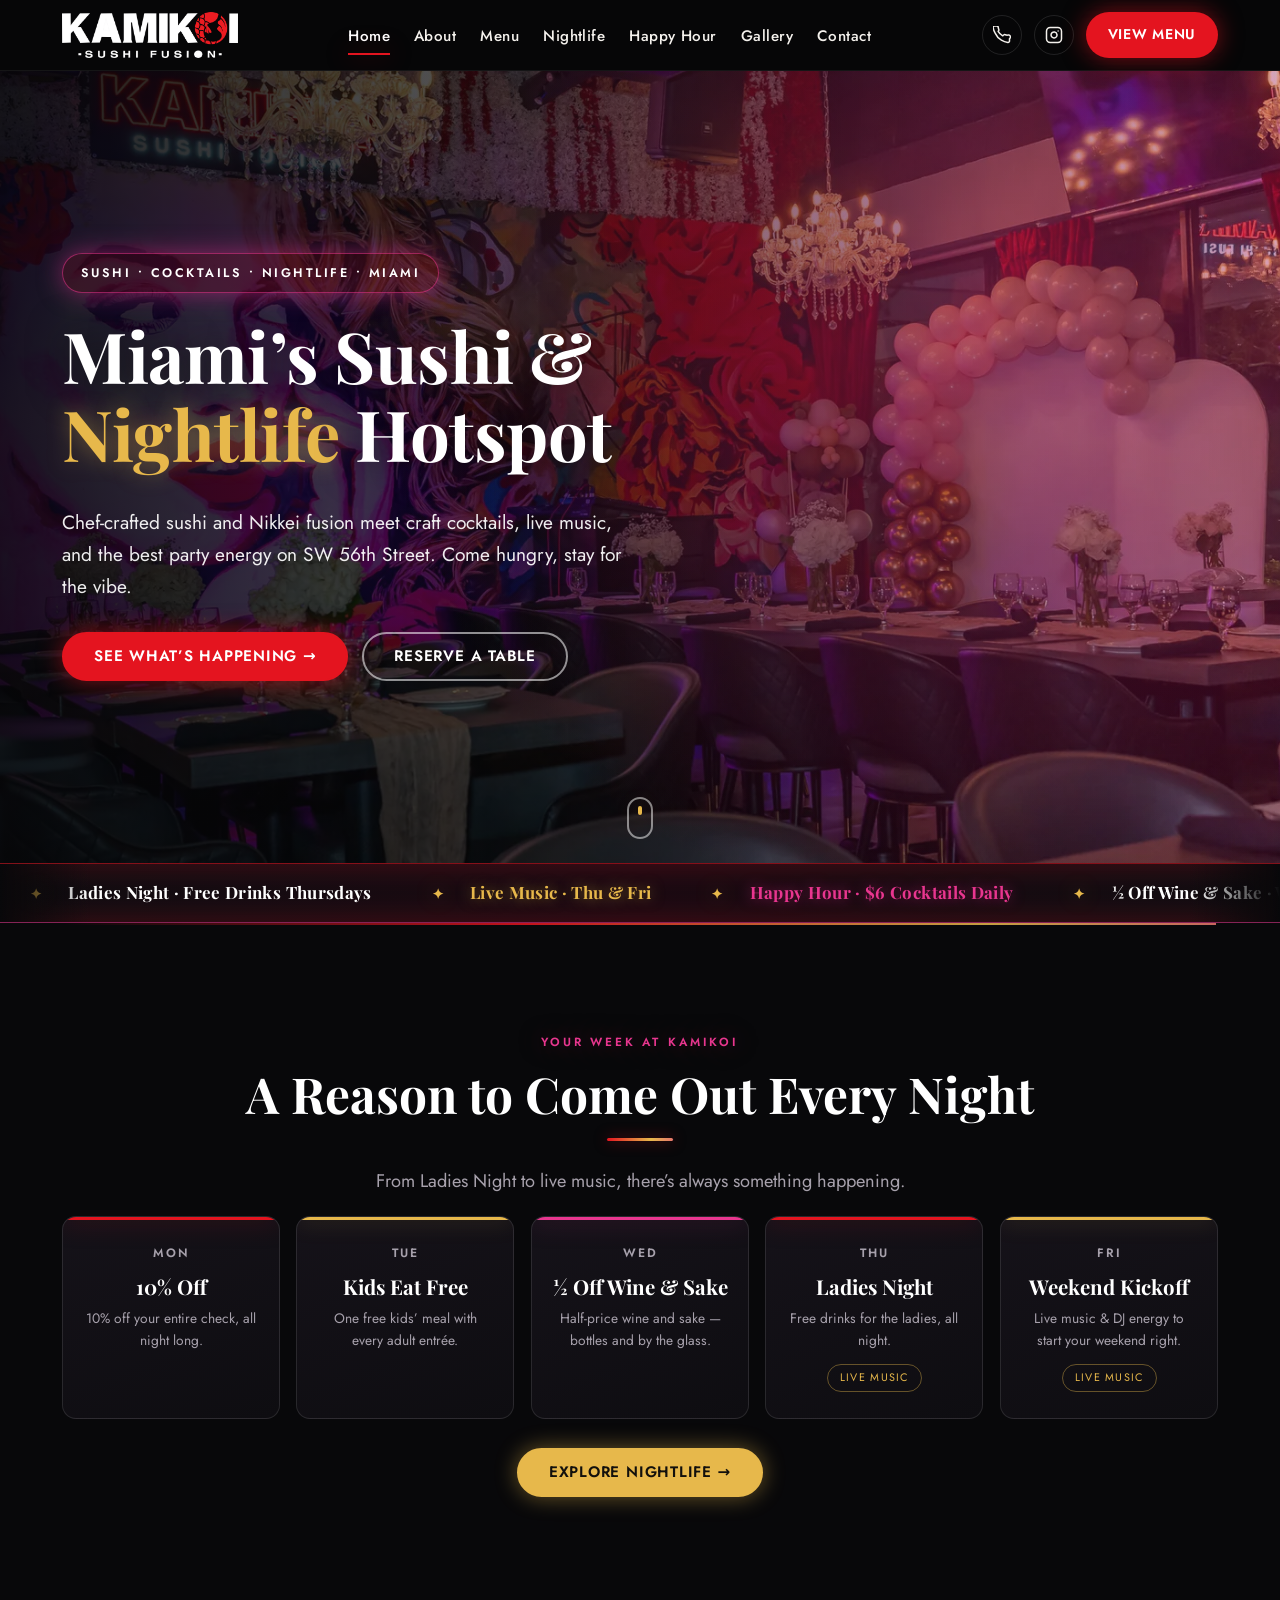
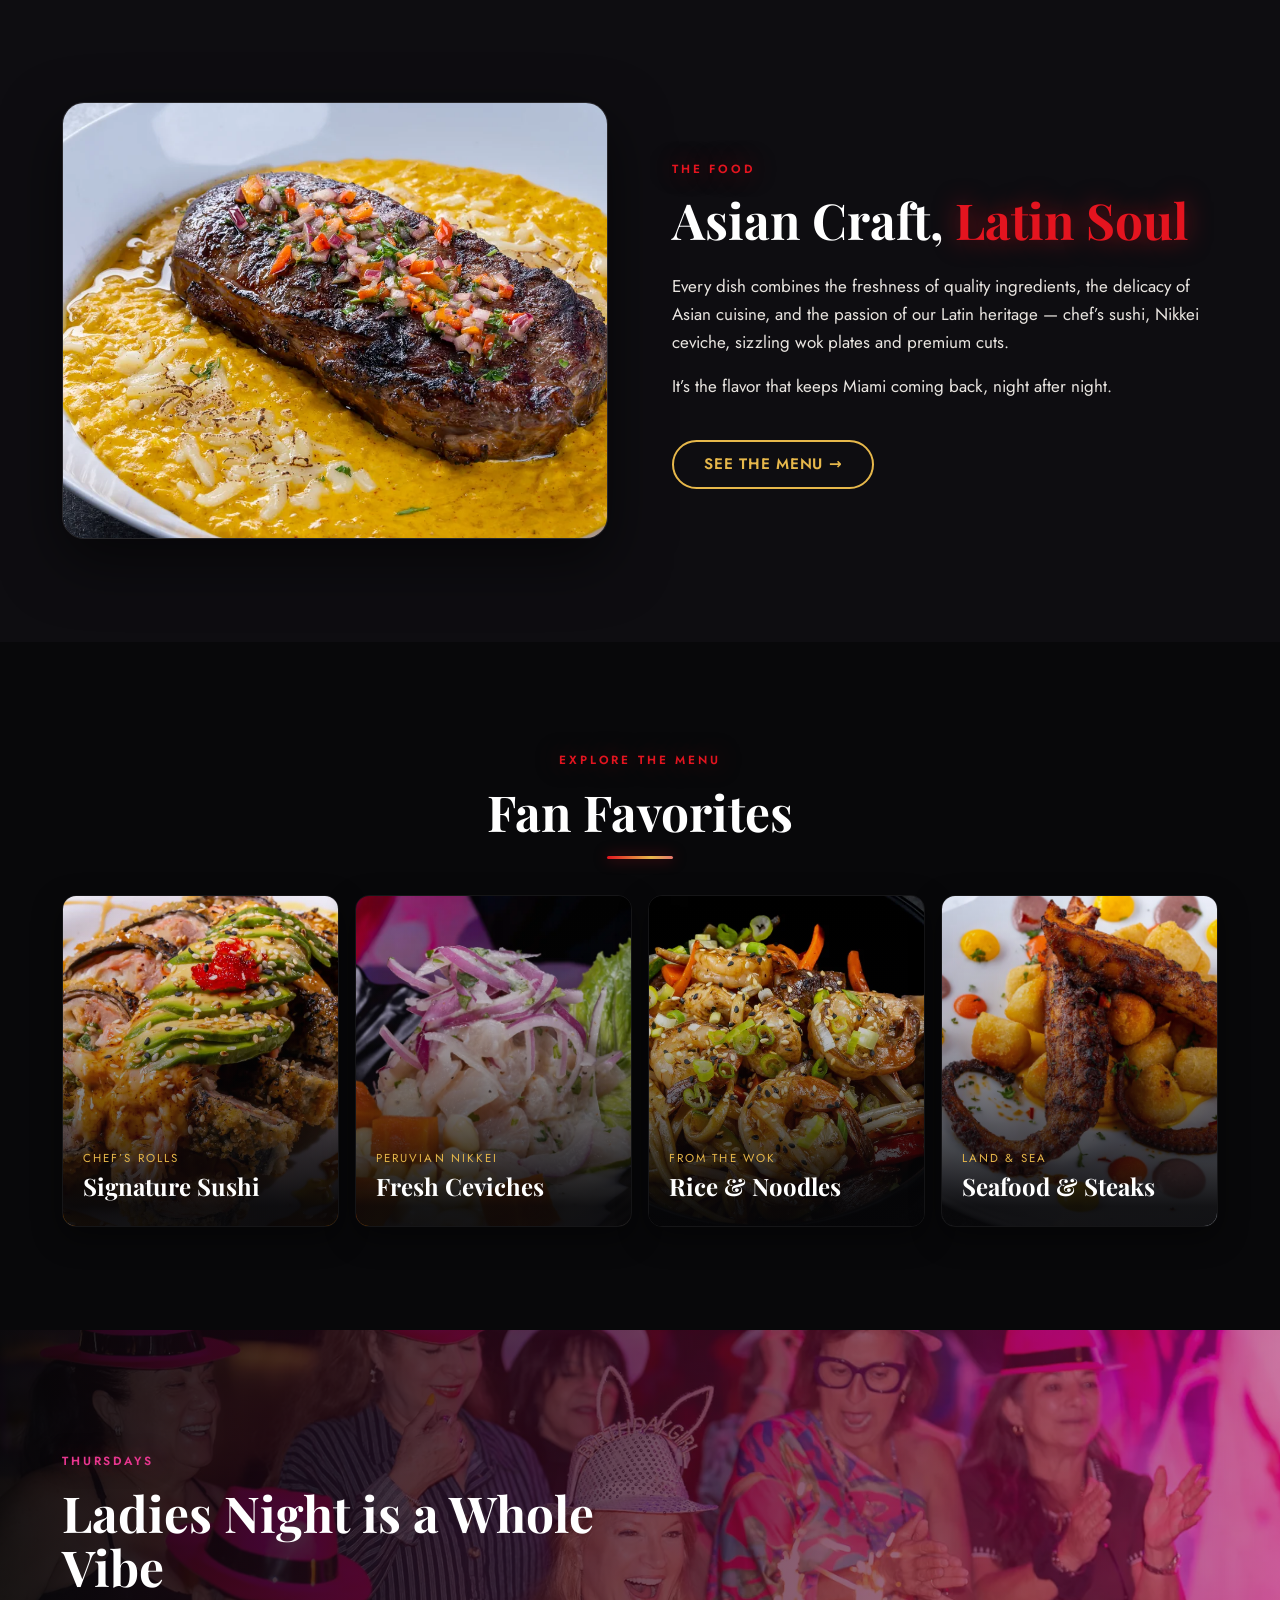
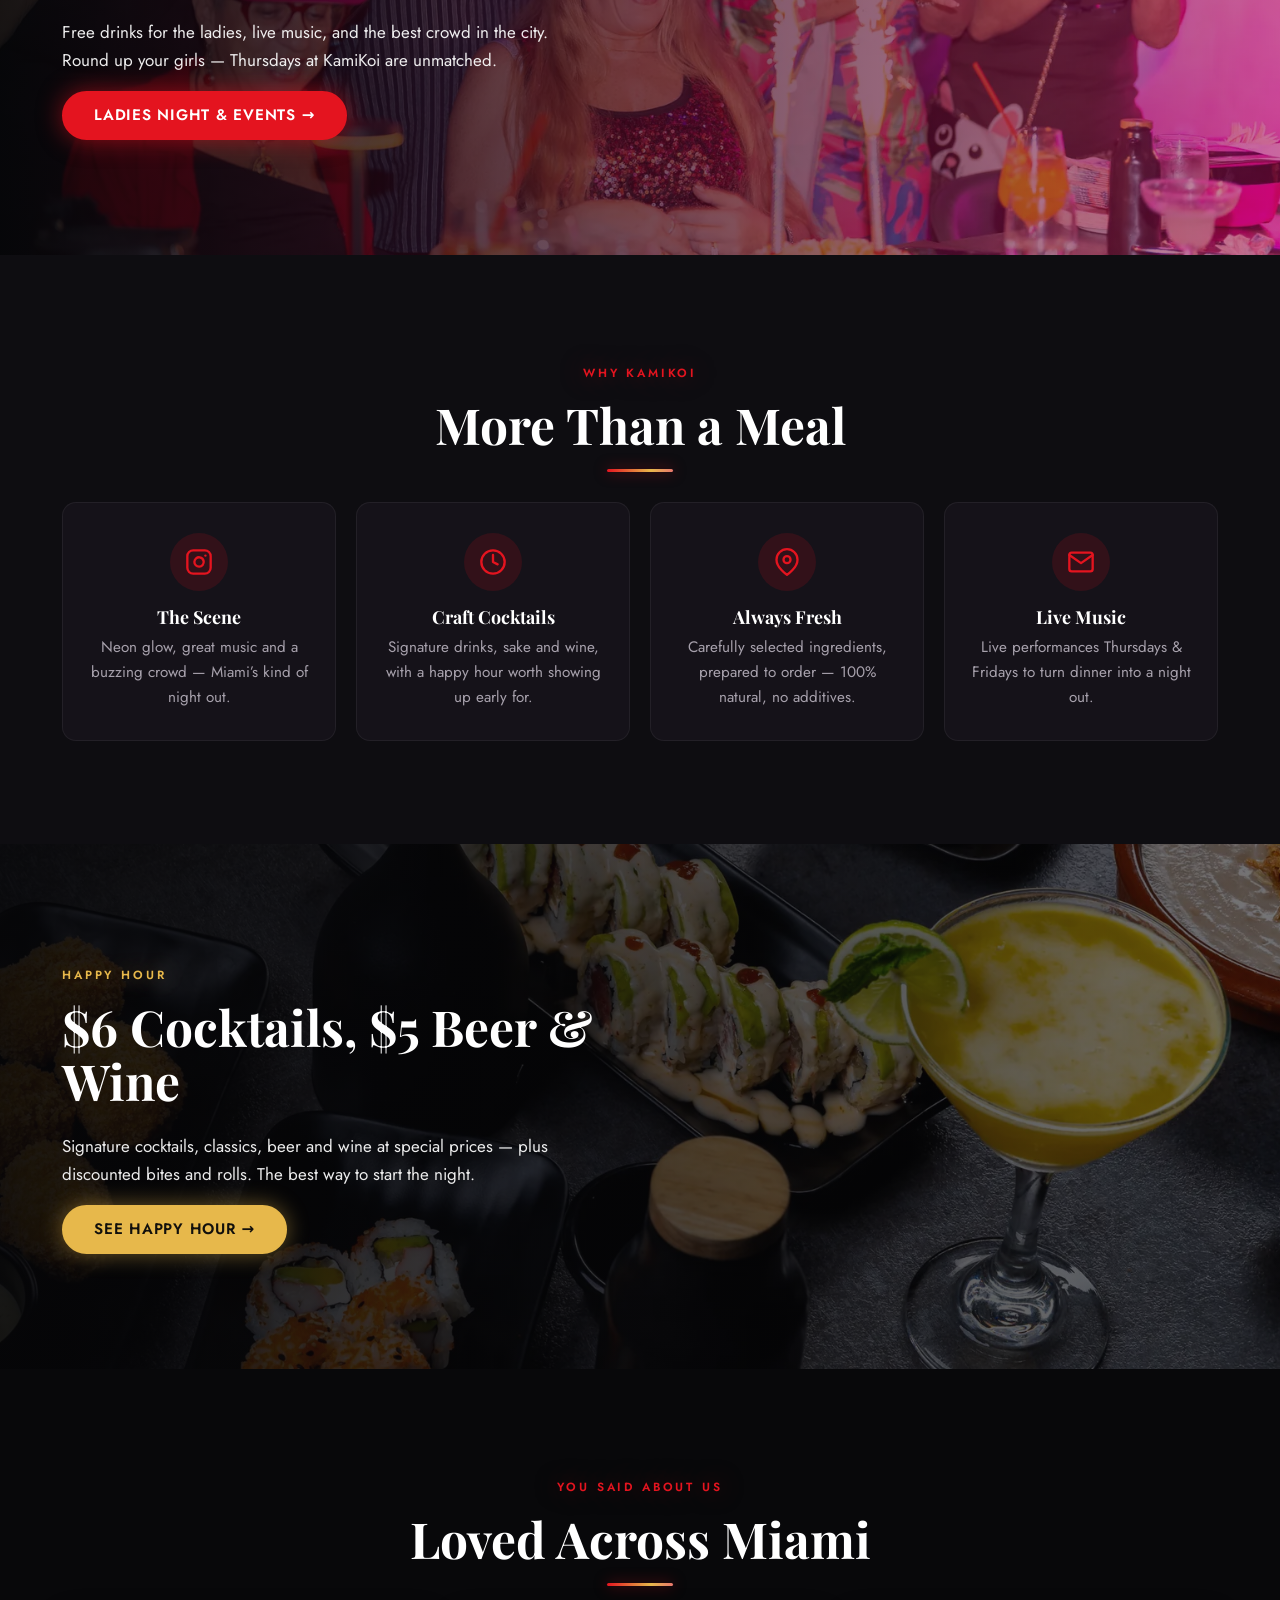
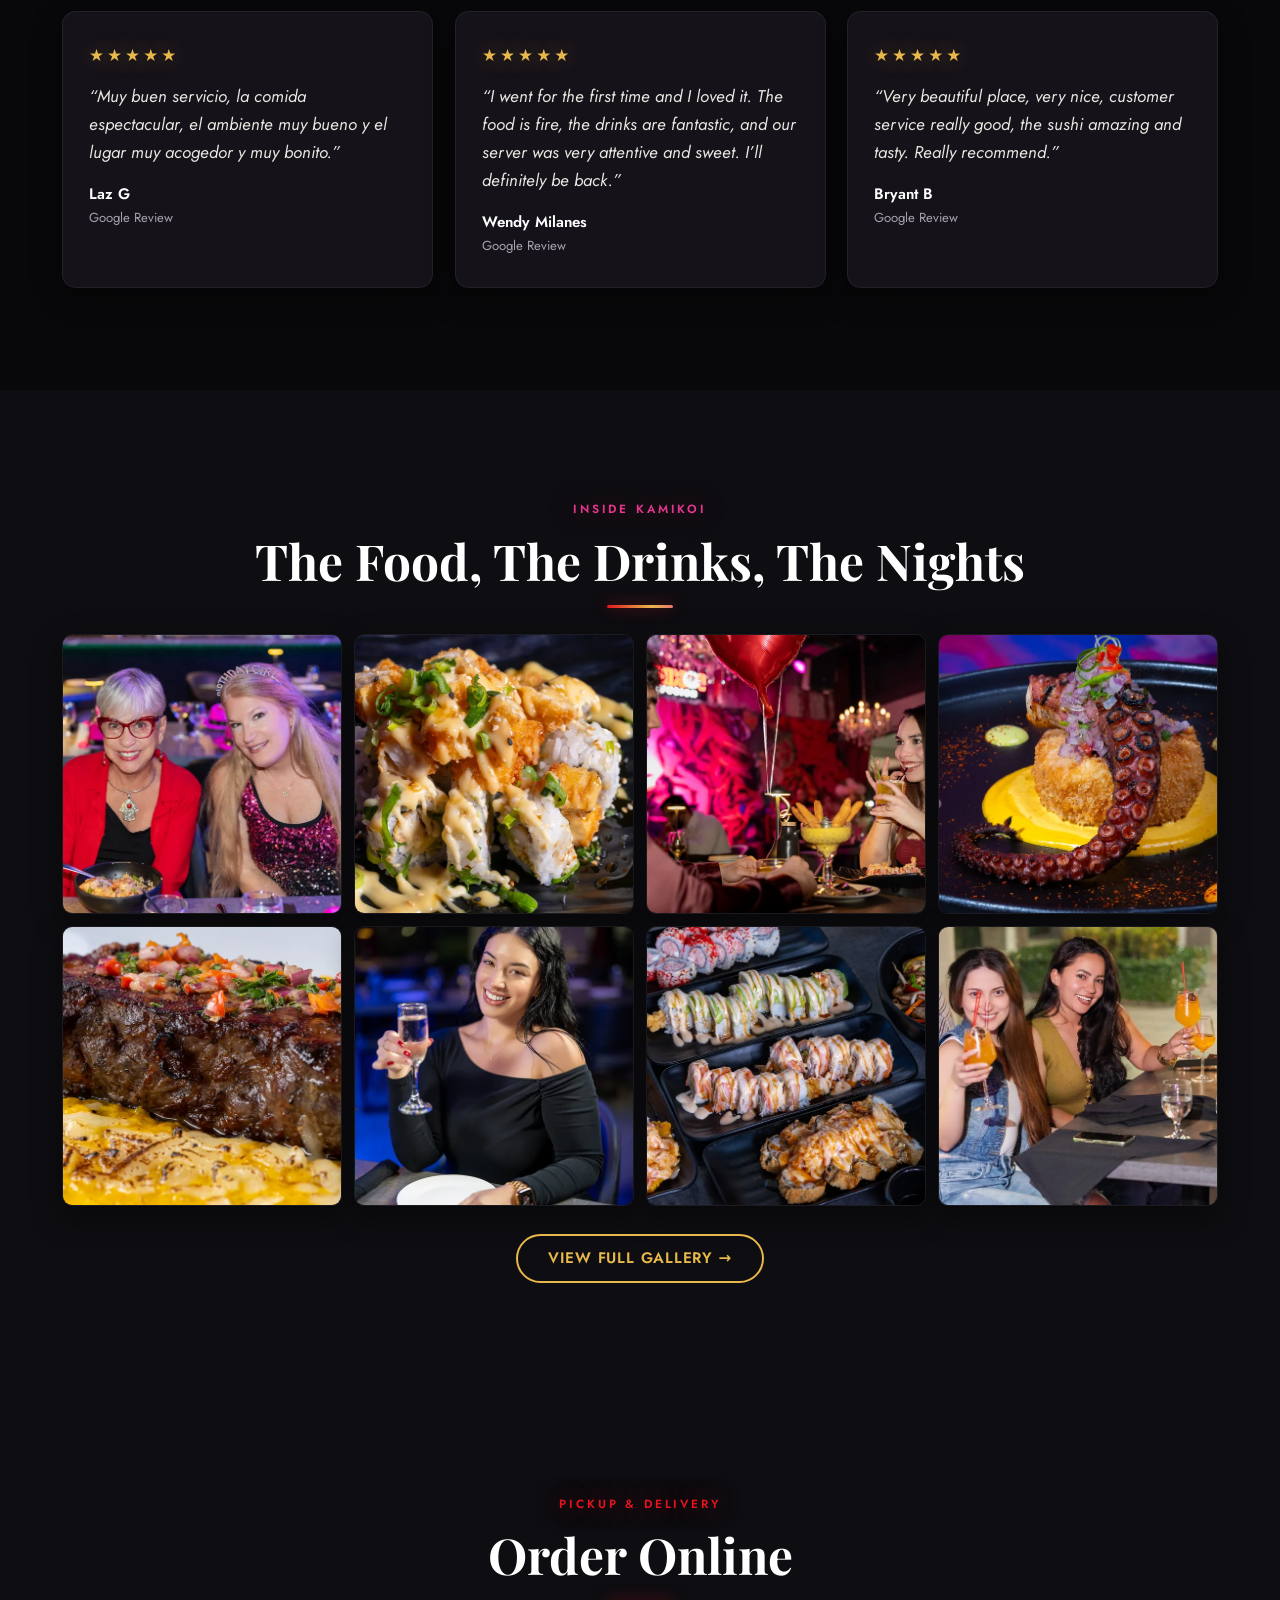
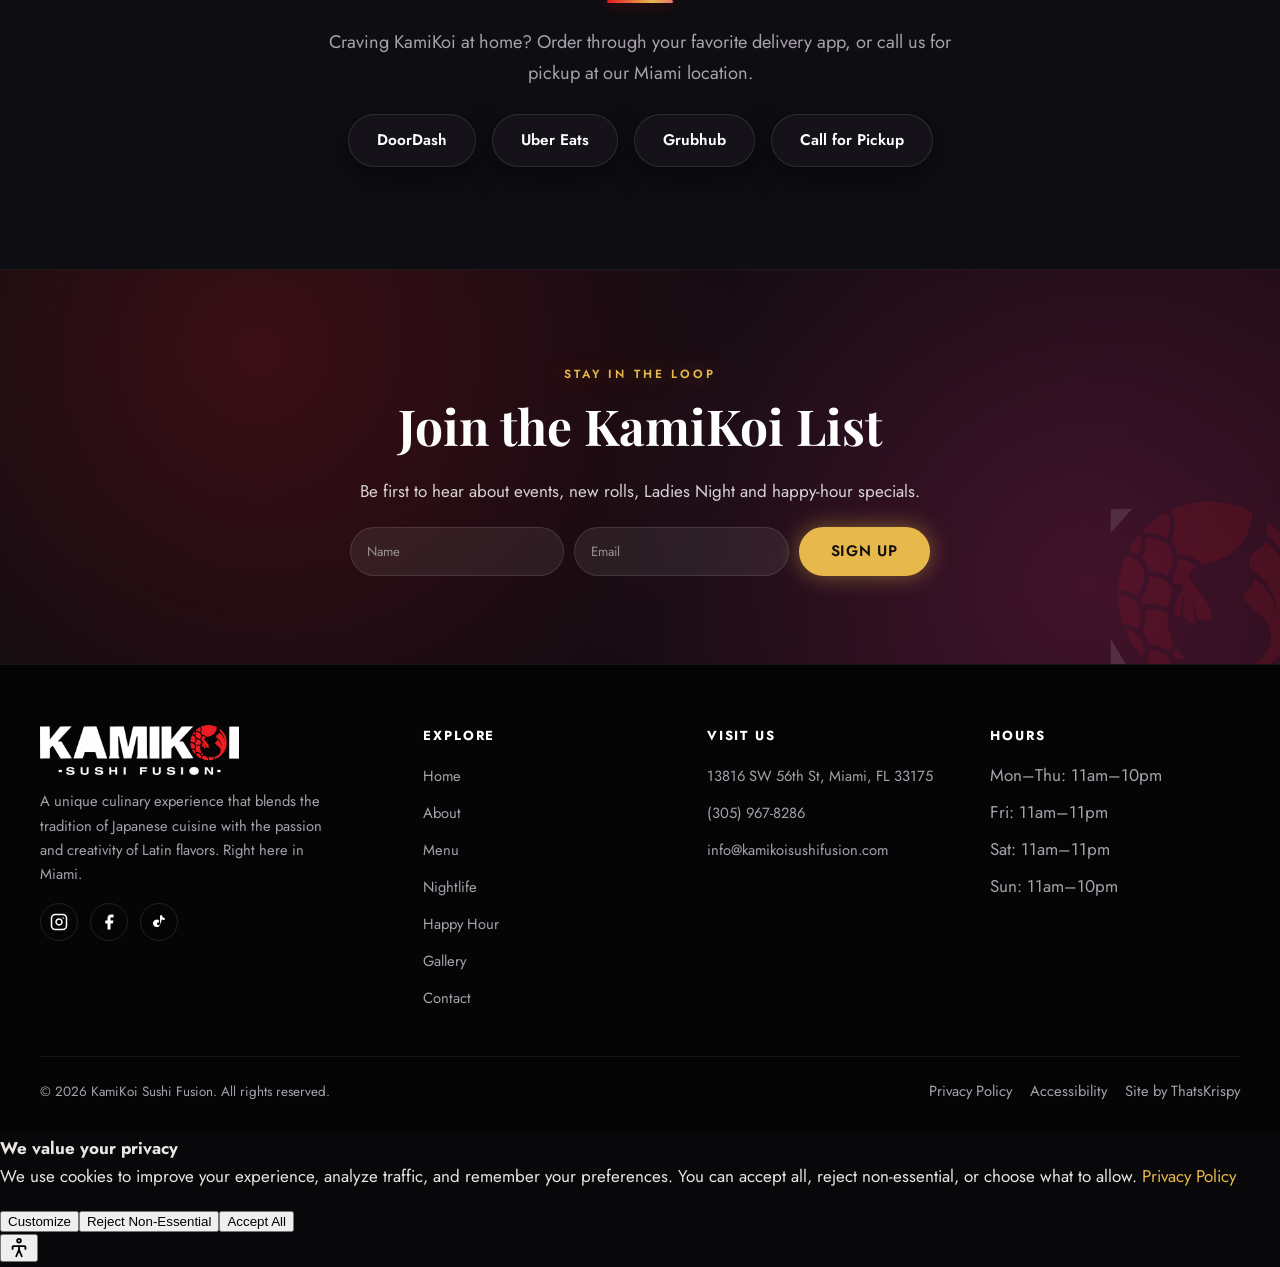
==== index.html @ 215a3141 "v2.2 — bold high-energy motion pass (global CSS + fx.js) - Neon scroll-progress bar; site-wide stagg" ====
<!DOCTYPE html>
<html lang="en">
<head>
  <meta charset="UTF-8"><meta name="viewport" content="width=device-width, initial-scale=1.0">
  <title>KamiKoi Sushi Fusion | Miami&rsquo;s Sushi &amp; Nightlife Hotspot</title>
  <meta name="description" content="KamiKoi Sushi Fusion is Miami&apos;s go-to sushi and nightlife spot — Nikkei ceviche, chef&apos;s rolls, craft cocktails, Ladies Night, live music and nightly specials at 13816 SW 56th St.">
  <meta name="robots" content="index, follow">
  <link rel="canonical" href="https://www.kamikoisushifusion.com/">
  <meta property="og:title" content="KamiKoi Sushi Fusion | Miami&rsquo;s Sushi &amp; Nightlife Hotspot">
  <meta property="og:description" content="KamiKoi Sushi Fusion is Miami&apos;s go-to sushi and nightlife spot — Nikkei ceviche, chef&apos;s rolls, craft cocktails, Ladies Night, live music and nightly specials at 13816 SW 56th St.">
  <meta property="og:image" content="https://www.kamikoisushifusion.com/assets/images/kamikoi-nightlife-hero-miami.webp">
  <meta property="og:url" content="https://www.kamikoisushifusion.com/"><meta property="og:type" content="website">
  <meta name="theme-color" content="#0E0E10">
  <link rel="icon" href="assets/logos/favicon.png?v=20260701" type="image/png">
  <link rel="apple-touch-icon" href="assets/logos/logo-icon.png?v=20260701">
  <link rel="preconnect" href="https://fonts.googleapis.com">
  <link rel="preconnect" href="https://fonts.gstatic.com" crossorigin>
  <link href="https://fonts.googleapis.com/css2?family=Playfair+Display:wght@500;600;700&family=Jost:wght@400;500;600&display=swap" rel="stylesheet">
  <link rel="stylesheet" href="css/style.css?v=20260701-v4">
  <script type="application/ld+json">{"@context":"https://schema.org","@type":"Restaurant","name":"KamiKoi Sushi Fusion","description":"Japanese-Latin sushi fusion restaurant in Miami serving sushi, Nikkei ceviche, wok dishes, premium steaks, craft cocktails, live music and nightly specials.","servesCuisine":["Sushi","Japanese","Peruvian","Nikkei","Latin American","Seafood"],"priceRange":"$$","url":"https://www.kamikoisushifusion.com","telephone":"+1-305-967-8286","address":{"@type":"PostalAddress","streetAddress":"13816 SW 56th St","addressLocality":"Miami","addressRegion":"FL","postalCode":"33175","addressCountry":"US"},"openingHoursSpecification":[{"@type":"OpeningHoursSpecification","dayOfWeek":["Monday","Tuesday","Wednesday","Thursday"],"opens":"11:00","closes":"22:00"},{"@type":"OpeningHoursSpecification","dayOfWeek":["Friday","Saturday"],"opens":"11:00","closes":"23:00"},{"@type":"OpeningHoursSpecification","dayOfWeek":"Sunday","opens":"11:00","closes":"22:00"}],"sameAs":["https://www.instagram.com/kamikoisushifusion/","https://www.facebook.com/profile.php?id=61574384591433","https://www.tiktok.com/@kamikoisushifusion.0"]}</script>
</head>
<body>
<a href="#main-content" class="skip-link">Skip to main content</a>
<header role="banner">
  <nav class="navbar" aria-label="Main navigation">
    <div class="navbar__inner">
      <a href="index.html" class="navbar__logo" aria-label="KamiKoi Sushi Fusion - Home">
        <img src="assets/logos/logo-white.webp?v=20260701" alt="KamiKoi Sushi Fusion" width="199" height="52">
      </a>
      <ul class="navbar__links" role="list"><li><a href="index.html" class="active">Home</a></li><li><a href="about.html">About</a></li><li><a href="menu.html">Menu</a></li><li><a href="nightlife.html">Nightlife</a></li><li><a href="happy-hour.html">Happy Hour</a></li><li><a href="gallery.html">Gallery</a></li><li><a href="contact.html">Contact</a></li></ul>
      <div class="navbar__right">
        <a href="tel:3059678286" class="navbar__icon-btn" aria-label="Call (305) 967-8286"><svg viewBox="0 0 24 24" fill="none" stroke="currentColor" stroke-width="2" stroke-linecap="round" stroke-linejoin="round" aria-hidden="true"><path d="M22 16.92v3a2 2 0 01-2.18 2 19.79 19.79 0 01-8.63-3.07A19.5 19.5 0 013.07 9.81 19.79 19.79 0 010 1.18 2 2 0 012 0h3a2 2 0 012 1.72c.13.96.36 1.9.7 2.81a2 2 0 01-.45 2.11L6.91 7.09a16 16 0 006 6l1.27-1.05a2 2 0 012.11-.45c.91.34 1.85.57 2.81.7A2 2 0 0122 16.92z"/></svg></a>
        <a href="https://www.instagram.com/kamikoisushifusion/" target="_blank" rel="noopener noreferrer" class="navbar__icon-btn" aria-label="Instagram"><svg viewBox="0 0 24 24" fill="none" stroke="currentColor" stroke-width="2" stroke-linecap="round" stroke-linejoin="round" aria-hidden="true"><rect x="2" y="2" width="20" height="20" rx="5"/><path d="M16 11.37A4 4 0 1112.63 8 4 4 0 0116 11.37z"/><line x1="17.5" y1="6.5" x2="17.51" y2="6.5"/></svg></a>
        <a href="menu.html" class="navbar__order">View Menu</a>
        <button class="navbar__hamburger" id="hamburger" aria-expanded="false" aria-controls="mobile-nav" aria-label="Open menu">
          <svg viewBox="0 0 24 24" fill="none" stroke="currentColor" stroke-width="2" stroke-linecap="round" aria-hidden="true"><line x1="3" y1="6" x2="21" y2="6"/><line x1="3" y1="12" x2="21" y2="12"/><line x1="3" y1="18" x2="21" y2="18"/></svg>
        </button>
      </div>
    </div>
    <div class="navbar__mobile" id="mobile-nav" role="navigation" aria-label="Mobile navigation">
      <a href="index.html">Home</a><a href="about.html">About</a><a href="menu.html">Menu</a><a href="nightlife.html">Nightlife</a><a href="happy-hour.html">Happy Hour</a><a href="gallery.html">Gallery</a><a href="contact.html">Contact</a>
      <a href="tel:3059678286" class="navbar__order">Call (305) 967-8286</a>
    </div>
  </nav>
</header>
<main id="main-content">
  <section class="hero" aria-label="KamiKoi Sushi Fusion nightlife">
    <img src="assets/images/kamikoi-nightlife-hero-miami.webp" alt="The vibrant dining room and bar at KamiKoi Sushi Fusion in Miami at night" class="hero__img" width="1600" height="1074" loading="eager" fetchpriority="high">
    <div class="hero__overlay" aria-hidden="true"></div>
    <div class="hero__content"><div class="hero__inner">
      <span class="hero__tag">Sushi &bull; Cocktails &bull; Nightlife &bull; Miami</span>
      <h1>Miami&rsquo;s Sushi &amp;<br><span class="flare">Nightlife</span> Hotspot</h1>
      <p>Chef-crafted sushi and Nikkei fusion meet craft cocktails, live music, and the best party energy on SW 56th Street. Come hungry, stay for the vibe.</p>
      <div class="hero__btns">
        <a href="nightlife.html" class="btn btn-primary">See What&rsquo;s Happening &rarr;</a>
        <a href="tel:3059678286" class="btn btn-outline-white">Reserve a Table</a>
      </div>
    </div></div>
  </section>

  <div class="ticker" role="marquee" aria-label="What is on at KamiKoi">
    <div class="ticker__track"><span>Ladies Night &middot; Free Drinks Thursdays</span><span>Live Music &middot; Thu &amp; Fri</span><span>Happy Hour &middot; $6 Cocktails Daily</span><span>&frac12; Off Wine &amp; Sake &middot; Wednesdays</span><span>Kids Eat Free &middot; Tuesdays</span><span>10% Off &middot; Mondays</span><span>Sushi &middot; Ceviche &middot; Cocktails</span><span>Ladies Night &middot; Free Drinks Thursdays</span><span>Live Music &middot; Thu &amp; Fri</span><span>Happy Hour &middot; $6 Cocktails Daily</span><span>&frac12; Off Wine &amp; Sake &middot; Wednesdays</span><span>Kids Eat Free &middot; Tuesdays</span><span>10% Off &middot; Mondays</span><span>Sushi &middot; Ceviche &middot; Cocktails</span></div>
  </div>

  <section class="section section--edge" aria-labelledby="spec-h"><div class="container">
    <div class="text-center" style="margin-bottom:20px">
      <span class="eyebrow eyebrow--mag">Your Week at KamiKoi</span>
      <h2 id="spec-h">A Reason to Come Out Every Night</h2>
      <p class="lead" style="max-width:640px;margin:6px auto 0">From Ladies Night to live music, there&rsquo;s always something happening.</p>
    </div>
    <div class="specials-grid"><div class="special fade-up"><div class="special__day">Mon</div><div class="special__deal">10% Off</div><p class="special__note">10% off your entire check, all night long.</p></div><div class="special fade-up"><div class="special__day">Tue</div><div class="special__deal">Kids Eat Free</div><p class="special__note">One free kids&rsquo; meal with every adult entr&eacute;e.</p></div><div class="special fade-up"><div class="special__day">Wed</div><div class="special__deal">&frac12; Off Wine &amp; Sake</div><p class="special__note">Half-price wine and sake &mdash; bottles and by the glass.</p></div><div class="special fade-up"><div class="special__day">Thu</div><div class="special__deal">Ladies Night</div><p class="special__note">Free drinks for the ladies, all night.</p><span class="special__tag">Live Music</span></div><div class="special fade-up"><div class="special__day">Fri</div><div class="special__deal">Weekend Kickoff</div><p class="special__note">Live music &amp; DJ energy to start your weekend right.</p><span class="special__tag">Live Music</span></div></div>
    <div class="text-center" style="margin-top:30px"><a href="nightlife.html" class="btn btn-gold">Explore Nightlife &rarr;</a></div>
  </div></section>

  <div class="section bg-cream"><div class="container">
    <div class="split">
      <div class="split__img fade-up"><img src="assets/images/kamikoi-fusion-plating.webp" alt="A signature plated dish at KamiKoi Sushi Fusion" width="760" height="600" loading="lazy"></div>
      <div class="split__text fade-up">
        <span class="eyebrow">The Food</span>
        <h2>Asian Craft, <span class="accent">Latin Soul</span></h2>
        <p>Every dish combines the freshness of quality ingredients, the delicacy of Asian cuisine, and the passion of our Latin heritage &mdash; chef&rsquo;s sushi, Nikkei ceviche, sizzling wok plates and premium cuts.</p>
        <p>It&rsquo;s the flavor that keeps Miami coming back, night after night.</p>
        <a href="menu.html" class="btn btn-outline mt-24">See the Menu &rarr;</a>
      </div>
    </div>
  </div></div>

  <section class="section" aria-labelledby="explore-h"><div class="container">
    <div class="text-center" style="margin-bottom:36px">
      <span class="eyebrow">Explore the Menu</span>
      <h2 id="explore-h">Fan Favorites</h2>
    </div>
    <div class="cat-grid">
      <article class="cat-card"><img src="assets/images/kamikoi-signature-sushi-rolls.webp" alt="Signature sushi rolls" width="520" height="650" loading="lazy"><div class="cat-card__veil"></div><div class="cat-card__body"><span class="cat-card__label">Chef&rsquo;s Rolls</span><span class="cat-card__title">Signature Sushi</span></div><a class="cat-card__link" href="menu.html#sushi" aria-label="View sushi menu"></a></article>
      <article class="cat-card"><img src="assets/images/kamikoi-nikkei-ceviche.webp" alt="Nikkei ceviche" width="520" height="650" loading="lazy"><div class="cat-card__veil"></div><div class="cat-card__body"><span class="cat-card__label">Peruvian Nikkei</span><span class="cat-card__title">Fresh Ceviches</span></div><a class="cat-card__link" href="menu.html#ceviches" aria-label="View ceviche menu"></a></article>
      <article class="cat-card"><img src="assets/images/kamikoi-wok-fried-rice.webp" alt="Wok fried rice" width="520" height="650" loading="lazy"><div class="cat-card__veil"></div><div class="cat-card__body"><span class="cat-card__label">From the Wok</span><span class="cat-card__title">Rice &amp; Noodles</span></div><a class="cat-card__link" href="menu.html#fried-rice" aria-label="View wok menu"></a></article>
      <article class="cat-card"><img src="assets/images/kamikoi-grilled-seafood.webp" alt="Grilled seafood and steaks" width="520" height="650" loading="lazy"><div class="cat-card__veil"></div><div class="cat-card__body"><span class="cat-card__label">Land &amp; Sea</span><span class="cat-card__title">Seafood &amp; Steaks</span></div><a class="cat-card__link" href="menu.html#seafood" aria-label="View seafood menu"></a></article>
    </div>
  </div></section>

  <div class="band" aria-labelledby="ln-band-h">
    <div class="band__bg" style="background-image:url('assets/images/kamikoi-ladies-night-miami.webp')" aria-hidden="true"></div>
    <div class="band__overlay band__overlay--mag" aria-hidden="true"></div>
    <div class="band__content"><div class="band__inner">
      <span class="eyebrow eyebrow--mag">Thursdays</span>
      <h2 id="ln-band-h">Ladies Night is a Whole Vibe</h2>
      <p>Free drinks for the ladies, live music, and the best crowd in the city. Round up your girls &mdash; Thursdays at KamiKoi are unmatched.</p>
      <a href="nightlife.html" class="btn btn-primary">Ladies Night &amp; Events &rarr;</a>
    </div></div>
  </div>

  <section class="section bg-cream" aria-labelledby="why-h"><div class="container">
    <div class="text-center" style="margin-bottom:30px"><span class="eyebrow">Why KamiKoi</span><h2 id="why-h">More Than a Meal</h2></div>
    <div class="feature-grid">
      <div class="feature fade-up"><div class="feature__icon"><svg viewBox="0 0 24 24" fill="none" stroke="currentColor" stroke-width="2" stroke-linecap="round" stroke-linejoin="round" aria-hidden="true"><rect x="2" y="2" width="20" height="20" rx="5"/><path d="M16 11.37A4 4 0 1112.63 8 4 4 0 0116 11.37z"/><line x1="17.5" y1="6.5" x2="17.51" y2="6.5"/></svg></div><h4>The Scene</h4><p>Neon glow, great music and a buzzing crowd &mdash; Miami&rsquo;s kind of night out.</p></div>
      <div class="feature fade-up"><div class="feature__icon"><svg viewBox="0 0 24 24" fill="none" stroke="currentColor" stroke-width="2" stroke-linecap="round" stroke-linejoin="round" aria-hidden="true"><circle cx="12" cy="12" r="10"/><polyline points="12 6 12 12 16 14"/></svg></div><h4>Craft Cocktails</h4><p>Signature drinks, sake and wine, with a happy hour worth showing up early for.</p></div>
      <div class="feature fade-up"><div class="feature__icon"><svg viewBox="0 0 24 24" fill="none" stroke="currentColor" stroke-width="2" stroke-linecap="round" stroke-linejoin="round" aria-hidden="true"><path d="M21 10c0 7-9 13-9 13s-9-6-9-13a9 9 0 0118 0z"/><circle cx="12" cy="10" r="3"/></svg></div><h4>Always Fresh</h4><p>Carefully selected ingredients, prepared to order &mdash; 100% natural, no additives.</p></div>
      <div class="feature fade-up"><div class="feature__icon"><svg viewBox="0 0 24 24" fill="none" stroke="currentColor" stroke-width="2" stroke-linecap="round" stroke-linejoin="round" aria-hidden="true"><path d="M4 4h16c1.1 0 2 .9 2 2v12c0 1.1-.9 2-2 2H4c-1.1 0-2-.9-2-2V6c0-1.1.9-2 2-2z"/><polyline points="22,6 12,13 2,6"/></svg></div><h4>Live Music</h4><p>Live performances Thursdays &amp; Fridays to turn dinner into a night out.</p></div>
    </div>
  </div></section>

  <div class="band" aria-labelledby="hh-band-h">
    <div class="band__bg" style="background-image:url('assets/images/kamikoi-cocktails-bar.webp')" aria-hidden="true"></div>
    <div class="band__overlay" aria-hidden="true"></div>
    <div class="band__content"><div class="band__inner">
      <span class="eyebrow eyebrow--gold">Happy Hour</span>
      <h2 id="hh-band-h">$6 Cocktails, $5 Beer &amp; Wine</h2>
      <p>Signature cocktails, classics, beer and wine at special prices &mdash; plus discounted bites and rolls. The best way to start the night.</p>
      <a href="happy-hour.html" class="btn btn-gold">See Happy Hour &rarr;</a>
    </div></div>
  </div>

  <section class="section" aria-labelledby="rev-h"><div class="container">
    <div class="text-center" style="margin-bottom:18px"><span class="eyebrow">You Said About Us</span><h2 id="rev-h">Loved Across Miami</h2></div>
    <div class="reviews">
      <div class="review"><div class="review__stars" aria-label="5 out of 5 stars">&#9733;&#9733;&#9733;&#9733;&#9733;</div><p class="review__text">&ldquo;Muy buen servicio, la comida espectacular, el ambiente muy bueno y el lugar muy acogedor y muy bonito.&rdquo;</p><div class="review__name">Laz G</div><div class="review__src">Google Review</div></div>
      <div class="review"><div class="review__stars" aria-label="5 out of 5 stars">&#9733;&#9733;&#9733;&#9733;&#9733;</div><p class="review__text">&ldquo;I went for the first time and I loved it. The food is fire, the drinks are fantastic, and our server was very attentive and sweet. I&rsquo;ll definitely be back.&rdquo;</p><div class="review__name">Wendy Milanes</div><div class="review__src">Google Review</div></div>
      <div class="review"><div class="review__stars" aria-label="5 out of 5 stars">&#9733;&#9733;&#9733;&#9733;&#9733;</div><p class="review__text">&ldquo;Very beautiful place, very nice, customer service really good, the sushi amazing and tasty. Really recommend.&rdquo;</p><div class="review__name">Bryant B</div><div class="review__src">Google Review</div></div>
    </div>
  </div></section>

  <section class="section bg-cream" aria-labelledby="gal-h"><div class="container">
    <div class="text-center" style="margin-bottom:26px"><span class="eyebrow eyebrow--mag">Inside KamiKoi</span><h2 id="gal-h">The Food, The Drinks, The Nights</h2></div>
    <div class="gallery-grid"><img src="assets/images/kamikoi-gallery-1.webp" alt="KamiKoi Sushi Fusion food, cocktails and nightlife 1" width="640" height="640" loading="lazy"><img src="assets/images/kamikoi-gallery-2.webp" alt="KamiKoi Sushi Fusion food, cocktails and nightlife 2" width="640" height="640" loading="lazy"><img src="assets/images/kamikoi-gallery-3.webp" alt="KamiKoi Sushi Fusion food, cocktails and nightlife 3" width="640" height="640" loading="lazy"><img src="assets/images/kamikoi-gallery-4.webp" alt="KamiKoi Sushi Fusion food, cocktails and nightlife 4" width="640" height="640" loading="lazy"><img src="assets/images/kamikoi-gallery-5.webp" alt="KamiKoi Sushi Fusion food, cocktails and nightlife 5" width="640" height="640" loading="lazy"><img src="assets/images/kamikoi-gallery-6.webp" alt="KamiKoi Sushi Fusion food, cocktails and nightlife 6" width="640" height="640" loading="lazy"><img src="assets/images/kamikoi-gallery-7.webp" alt="KamiKoi Sushi Fusion food, cocktails and nightlife 7" width="640" height="640" loading="lazy"><img src="assets/images/kamikoi-gallery-8.webp" alt="KamiKoi Sushi Fusion food, cocktails and nightlife 8" width="640" height="640" loading="lazy"></div>
    <div class="text-center" style="margin-top:28px"><a href="gallery.html" class="btn btn-outline">View Full Gallery &rarr;</a></div>
  </div></section>

  <section class="section bg-cream" aria-labelledby="order-h">
    <div class="container text-center">
      <span class="eyebrow">Pickup &amp; Delivery</span>
      <h2 id="order-h">Order Online</h2>
      <p class="lead" style="max-width:640px;margin:0 auto">Craving KamiKoi at home? Order through your favorite delivery app, or call us for pickup at our Miami location.</p>
      <div class="order-row">
        <a href="https://www.doordash.com/" target="_blank" rel="noopener noreferrer" class="order-chip">DoorDash</a>
        <a href="https://www.ubereats.com/" target="_blank" rel="noopener noreferrer" class="order-chip">Uber Eats</a>
        <a href="https://www.grubhub.com/" target="_blank" rel="noopener noreferrer" class="order-chip">Grubhub</a>
        <a href="tel:3059678286" class="order-chip">Call for Pickup</a>
      </div>
    </div>
  </section>
  <section class="newsletter" aria-labelledby="news-h">
    <div class="newsletter__inner">
      <span class="eyebrow eyebrow--gold">Stay in the Loop</span>
      <h2 id="news-h">Join the KamiKoi List</h2>
      <p>Be first to hear about events, new rolls, Ladies Night and happy-hour specials.</p>
      <form class="newsletter-form" data-access-key="YOUR_WEB3FORMS_KEY" novalidate>
        <input type="hidden" name="botcheck" value="" style="display:none">
        <input type="text" name="name" placeholder="Name" required autocomplete="given-name" aria-label="Your name">
        <input type="email" name="email" placeholder="Email" required autocomplete="email" aria-label="Your email">
        <button type="submit" class="btn btn-gold">Sign Up</button>
      </form>
    </div>
    <img src="assets/logos/logo-icon.webp?v=20260701" alt="" aria-hidden="true" class="newsletter__icon" loading="lazy">
  </section></main>
<footer class="footer" role="contentinfo">
  <div class="footer__grid">
    <div class="footer__brand">
      <img src="assets/logos/logo-white.webp?v=20260701" alt="KamiKoi Sushi Fusion" width="199" height="52">
      <p>A unique culinary experience that blends the tradition of Japanese cuisine with the passion and creativity of Latin flavors. Right here in Miami.</p>
      <div class="footer__social">
        <a href="https://www.instagram.com/kamikoisushifusion/" target="_blank" rel="noopener noreferrer" aria-label="Instagram"><svg viewBox="0 0 24 24" fill="none" stroke="currentColor" stroke-width="2" stroke-linecap="round" stroke-linejoin="round" aria-hidden="true"><rect x="2" y="2" width="20" height="20" rx="5"/><path d="M16 11.37A4 4 0 1112.63 8 4 4 0 0116 11.37z"/><line x1="17.5" y1="6.5" x2="17.51" y2="6.5"/></svg></a>
        <a href="https://www.facebook.com/profile.php?id=61574384591433" target="_blank" rel="noopener noreferrer" aria-label="Facebook"><svg viewBox="0 0 24 24" fill="currentColor" aria-hidden="true"><path d="M18 2h-3a5 5 0 00-5 5v3H7v4h3v8h4v-8h3l1-4h-4V7a1 1 0 011-1h3z"/></svg></a>
        <a href="https://www.tiktok.com/@kamikoisushifusion.0" target="_blank" rel="noopener noreferrer" aria-label="TikTok"><svg viewBox="0 0 24 24" fill="currentColor" aria-hidden="true"><path d="M16 8.2a6 6 0 003.6 1.2V6.7a3.3 3.3 0 01-2.4-1A3.3 3.3 0 0116 3h-2.7v11.3a2 2 0 11-2-2c.2 0 .4 0 .6.1V9.6a5 5 0 102.1 4.1z"/></svg></a>
      </div>
    </div>
    <div>
      <h5>Explore</h5>
      <ul><li><a href="index.html">Home</a></li><li><a href="about.html">About</a></li><li><a href="menu.html">Menu</a></li><li><a href="nightlife.html">Nightlife</a></li><li><a href="happy-hour.html">Happy Hour</a></li><li><a href="gallery.html">Gallery</a></li><li><a href="contact.html">Contact</a></li></ul>
    </div>
    <div>
      <h5>Visit Us</h5>
      <ul>
        <li><a href="https://maps.google.com/?q=13816+SW+56th+St,+Miami,+FL+33175" target="_blank" rel="noopener noreferrer">13816 SW 56th St, Miami, FL 33175</a></li>
        <li><a href="tel:3059678286">(305) 967-8286</a></li>
        <li><a href="mailto:info@kamikoisushifusion.com">info@kamikoisushifusion.com</a></li>
      </ul>
    </div>
    <div>
      <h5>Hours</h5>
      <ul>
        <li>Mon&ndash;Thu: 11am&ndash;10pm</li>
        <li>Fri: 11am&ndash;11pm</li>
        <li>Sat: 11am&ndash;11pm</li>
        <li>Sun: 11am&ndash;10pm</li>
      </ul>
    </div>
  </div>
  <div class="footer__bottom">
    <span>&copy; 2026 KamiKoi Sushi Fusion. All rights reserved.</span>
    <nav aria-label="Legal">
      <a href="privacy.html">Privacy Policy</a>
      <a href="accessibility.html">Accessibility</a>
      <a href="https://www.thatskrispy.com" target="_blank" rel="noopener noreferrer">Site by ThatsKrispy</a>
    </nav>
  </div>
</footer>
<script src="js/a11y-consent.js" defer></script>
<script src="js/main.js?v=20260701-v4" defer></script>
<script src="js/fx.js?v=20260701-v4" defer></script>
</body>
</html>
---- css/style.css ----
/* ============================================================
   KAMIKOI SUSHI FUSION  |  Miami  |  Site by ThatsKrispy
   Dark nightlife theme — vibrant, neon, high-energy. v2
   ============================================================ */

:root{
  --ink:#08080A;
  --ink-2:#0E0D11;
  --ink-3:#151219;
  --ink-4:#1E1A24;
  --crimson:#E4141F;
  --crimson-d:#B30F18;
  --gold:#E7B84B;
  --gold-d:#C99A32;
  --magenta:#E8368F;
  --cream:#F4F1EC;
  --text:#E9E5E0;
  --muted:#A7A1AC;
  --line:rgba(255,255,255,.11);
  --line-2:rgba(255,255,255,.06);
  --glow-red:0 0 24px rgba(228,20,31,.55);
  --glow-gold:0 0 22px rgba(231,184,75,.45);
  --glow-mag:0 0 24px rgba(232,54,143,.5);
  --shadow:0 22px 60px rgba(0,0,0,.55);
  --shadow-sm:0 10px 30px rgba(0,0,0,.45);
  --radius:14px;
  --radius-lg:22px;
  --maxw:1200px;
  --ff-serif:"Playfair Display",Georgia,serif;
  --ff-sans:"Jost","Segoe UI",system-ui,-apple-system,sans-serif;
}

*,*::before,*::after{box-sizing:border-box}
html{scroll-behavior:smooth;-webkit-text-size-adjust:100%}
body{
  margin:0;font-family:var(--ff-sans);color:var(--text);background:var(--ink);
  line-height:1.65;font-size:17px;overflow-x:hidden;
}
img{max-width:100%;height:auto;display:block}
a{color:var(--gold);text-decoration:none}
h1,h2,h3,h4{font-family:var(--ff-serif);font-weight:700;line-height:1.1;color:#fff;margin:0 0 .5em}
h1{font-size:clamp(2.4rem,6.4vw,4.4rem);letter-spacing:-.5px}
h2{font-size:clamp(2rem,4.6vw,3.1rem)}
h3{font-size:clamp(1.3rem,2.6vw,1.85rem)}
p{margin:0 0 1rem}
.container{width:100%;max-width:var(--maxw);margin:0 auto;padding:0 22px}
.section{padding:clamp(58px,8vw,110px) 0;position:relative}
.section--tight{padding:clamp(40px,6vw,72px) 0}
.text-center{text-align:center}
.mt-24{margin-top:24px}
.bg-ink{background:var(--ink)}
.bg-cream{background:var(--ink-2)}      /* alt dark panel */
.bg-panel{background:linear-gradient(180deg,var(--ink-2),var(--ink))}

/* neon divider glow along top of some sections */
.section--edge::before{content:"";position:absolute;top:0;left:50%;transform:translateX(-50%);width:min(90%,var(--maxw));height:1px;background:linear-gradient(90deg,transparent,var(--crimson),var(--gold),var(--magenta),transparent);opacity:.6}

.skip-link{position:absolute;left:-999px;top:0;z-index:2000;background:var(--crimson);color:#fff;padding:12px 18px;border-radius:0 0 8px 0;font-weight:600}
.skip-link:focus{left:0}
:focus-visible{outline:3px solid var(--gold);outline-offset:2px}

.eyebrow{display:inline-block;font-family:var(--ff-sans);font-weight:600;letter-spacing:.24em;text-transform:uppercase;font-size:.74rem;color:var(--crimson);margin-bottom:14px;text-shadow:var(--glow-red)}
.eyebrow--gold{color:var(--gold);text-shadow:var(--glow-gold)}
.eyebrow--mag{color:var(--magenta);text-shadow:var(--glow-mag)}
.lead{font-size:1.14rem;color:var(--muted)}
.script{color:var(--gold)}

/* ---------- BUTTONS ---------- */
.btn{display:inline-flex;align-items:center;gap:.5em;font-family:var(--ff-sans);font-weight:600;font-size:.95rem;letter-spacing:.05em;text-transform:uppercase;padding:15px 30px;border-radius:50px;border:2px solid transparent;cursor:pointer;transition:.22s ease;line-height:1}
.btn-primary{background:var(--crimson);color:#fff;border-color:var(--crimson);box-shadow:var(--glow-red)}
.btn-primary:hover{background:var(--crimson-d);border-color:var(--crimson-d);transform:translateY(-2px);box-shadow:0 0 34px rgba(228,20,31,.75)}
.btn-gold{background:var(--gold);color:#12100c;border-color:var(--gold);box-shadow:var(--glow-gold)}
.btn-gold:hover{background:var(--gold-d);border-color:var(--gold-d);transform:translateY(-2px)}
.btn-outline-white{background:transparent;color:#fff;border-color:rgba(255,255,255,.55)}
.btn-outline-white:hover{background:#fff;color:var(--ink);border-color:#fff}
.btn-outline{background:transparent;color:var(--gold);border-color:var(--gold)}
.btn-outline:hover{background:var(--gold);color:#12100c}
.btn-lg{padding:18px 40px;font-size:1.02rem}

/* ---------- NAVBAR ---------- */
header[role=banner]{position:sticky;top:0;z-index:1000}
.navbar{background:rgba(6,6,8,.85);backdrop-filter:blur(12px);transition:.25s;border-bottom:1px solid var(--line-2)}
.navbar.scrolled{background:rgba(6,6,8,.97);box-shadow:0 10px 34px rgba(0,0,0,.6);border-bottom-color:rgba(228,20,31,.35)}
.navbar__inner{max-width:var(--maxw);margin:0 auto;padding:12px 22px;display:flex;align-items:center;justify-content:space-between;gap:18px}
.navbar__logo img{height:46px;width:auto}
.navbar__links{display:flex;gap:24px;list-style:none;margin:0;padding:0}
.navbar__links a{color:var(--cream);font-weight:500;font-size:.95rem;letter-spacing:.03em;padding:6px 0;position:relative;transition:.2s}
.navbar__links a::after{content:"";position:absolute;left:0;bottom:-2px;width:0;height:2px;background:var(--crimson);box-shadow:var(--glow-red);transition:.25s}
.navbar__links a:hover,.navbar__links a.active{color:#fff}
.navbar__links a:hover::after,.navbar__links a.active::after{width:100%}
.navbar__right{display:flex;align-items:center;gap:12px}
.navbar__icon-btn{display:inline-flex;align-items:center;justify-content:center;width:40px;height:40px;border-radius:50%;color:var(--cream);border:1px solid var(--line);transition:.2s}
.navbar__icon-btn:hover{background:var(--crimson);border-color:var(--crimson);color:#fff;box-shadow:var(--glow-red)}
.navbar__icon-btn svg{width:18px;height:18px}
.navbar__order{background:var(--crimson);color:#fff;padding:11px 22px;border-radius:50px;font-weight:600;font-size:.88rem;text-transform:uppercase;letter-spacing:.05em;transition:.2s;box-shadow:var(--glow-red)}
.navbar__order:hover{background:var(--crimson-d);transform:translateY(-1px)}
.navbar__hamburger{display:none;background:none;border:none;color:var(--cream);cursor:pointer;padding:8px}
.navbar__hamburger svg{width:26px;height:26px}
.navbar__mobile{display:none;flex-direction:column;background:var(--ink-2);border-top:1px solid var(--line)}
.navbar__mobile a{color:var(--cream);padding:15px 24px;border-bottom:1px solid var(--line-2);font-weight:500}
.navbar__mobile a:hover{background:var(--ink-3);color:var(--gold)}
.navbar__mobile .navbar__order{margin:16px 24px;text-align:center}
.navbar__mobile.open{display:flex}

/* ---------- HERO ---------- */
.hero{position:relative;min-height:clamp(560px,88vh,820px);display:flex;align-items:center;overflow:hidden}
.hero__img{position:absolute;inset:0;width:100%;height:100%;object-fit:cover;transform:scale(1.05);transition:transform 8s ease}
.hero.loaded .hero__img{transform:scale(1.14)}
.hero__overlay{position:absolute;inset:0;background:linear-gradient(90deg,rgba(6,6,8,.9) 0%,rgba(6,6,8,.66) 42%,rgba(120,10,60,.30) 100%)}
.hero__overlay::after{content:"";position:absolute;inset:0;background:radial-gradient(circle at 78% 30%,rgba(232,54,143,.28),transparent 55%)}
.hero__content{position:relative;z-index:2;max-width:var(--maxw);margin:0 auto;padding:0 22px;width:100%;color:#fff}
.hero__inner{max-width:700px}
.hero h1{color:#fff;text-shadow:0 2px 40px rgba(0,0,0,.6)}
.hero h1 .flare{color:var(--gold);text-shadow:var(--glow-gold)}
.hero p{font-size:1.2rem;color:rgba(255,255,255,.93);max-width:560px;margin-bottom:30px}
.hero__btns{display:flex;gap:14px;flex-wrap:wrap}
.hero__tag{display:inline-flex;align-items:center;gap:9px;background:rgba(228,20,31,.14);border:1px solid rgba(232,54,143,.55);color:#fff;padding:9px 18px;border-radius:50px;font-size:.78rem;letter-spacing:.2em;text-transform:uppercase;font-weight:600;margin-bottom:24px;box-shadow:var(--glow-mag)}

/* ---------- STATS / TICKER STRIP ---------- */
.stats-bar{background:linear-gradient(90deg,var(--crimson-d),var(--crimson));border-top:1px solid rgba(255,255,255,.15);border-bottom:1px solid rgba(0,0,0,.3)}
.stats-bar__inner{max-width:var(--maxw);margin:0 auto;padding:30px 22px;display:grid;grid-template-columns:repeat(4,1fr);gap:20px;text-align:center}
.stat__num{font-family:var(--ff-serif);font-size:clamp(1.5rem,3vw,2.2rem);color:#fff;font-weight:700;line-height:1}
.stat__label{color:rgba(255,255,255,.85);font-size:.8rem;letter-spacing:.08em;text-transform:uppercase;margin-top:8px}

/* ---------- SPLIT ---------- */
.split{display:grid;grid-template-columns:1fr 1fr;gap:clamp(30px,5vw,64px);align-items:center}
.split__img img{width:100%;border-radius:var(--radius-lg);box-shadow:var(--shadow);object-fit:cover;aspect-ratio:5/4;border:1px solid var(--line)}
.split--rev .split__img{order:2}
.split h2 .accent{color:var(--crimson);text-shadow:var(--glow-red)}

/* ---------- CATEGORY CARDS ---------- */
.cat-grid{display:grid;grid-template-columns:repeat(4,1fr);gap:16px}
.cat-card{position:relative;border-radius:var(--radius);overflow:hidden;aspect-ratio:5/6;box-shadow:var(--shadow-sm);isolation:isolate;border:1px solid var(--line-2)}
.cat-card img{position:absolute;inset:0;width:100%;height:100%;object-fit:cover;transition:transform .5s ease}
.cat-card:hover img{transform:scale(1.08)}
.cat-card__veil{position:absolute;inset:0;background:linear-gradient(to top,rgba(6,6,8,.94) 6%,rgba(6,6,8,.2) 62%,transparent)}
.cat-card:hover .cat-card__veil{background:linear-gradient(to top,rgba(120,8,40,.92) 6%,rgba(6,6,8,.25) 62%,transparent)}
.cat-card__body{position:absolute;left:0;right:0;bottom:0;padding:22px 20px;z-index:2;color:#fff}
.cat-card__label{display:block;font-size:.72rem;letter-spacing:.18em;text-transform:uppercase;color:var(--gold);margin-bottom:5px}
.cat-card__title{font-family:var(--ff-serif);font-size:1.5rem;font-weight:700;line-height:1.1}
.cat-card__link{position:absolute;inset:0;z-index:3}

/* ---------- BANDS ---------- */
.band{position:relative;overflow:hidden;color:#fff}
.band__bg{position:absolute;inset:0;background-size:cover;background-position:center;transform:scale(1.04)}
.band__overlay{position:absolute;inset:0;background:linear-gradient(90deg,rgba(6,6,8,.92),rgba(6,6,8,.55))}
.band__overlay--mag{background:linear-gradient(90deg,rgba(6,6,8,.9),rgba(150,12,70,.5))}
.band__content{position:relative;z-index:2;max-width:var(--maxw);margin:0 auto;padding:clamp(64px,9vw,120px) 22px}
.band__inner{max-width:580px}
.band h2{color:#fff}
.band p{color:rgba(255,255,255,.92);max-width:530px}

/* ---------- WEEKLY SPECIALS ---------- */
.specials-grid{display:grid;grid-template-columns:repeat(5,1fr);gap:16px;margin-top:16px}
.special{position:relative;background:linear-gradient(160deg,var(--ink-3),var(--ink-2));border:1px solid var(--line);border-radius:var(--radius);padding:26px 20px;text-align:center;overflow:hidden;transition:.25s}
.special::before{content:"";position:absolute;inset:0 0 auto 0;height:3px;background:var(--crimson);box-shadow:var(--glow-red)}
.special:nth-child(2)::before{background:var(--gold);box-shadow:var(--glow-gold)}
.special:nth-child(3)::before{background:var(--magenta);box-shadow:var(--glow-mag)}
.special:nth-child(4)::before{background:var(--crimson);box-shadow:var(--glow-red)}
.special:nth-child(5)::before{background:var(--gold);box-shadow:var(--glow-gold)}
.special:hover{transform:translateY(-6px);border-color:rgba(255,255,255,.25);box-shadow:var(--shadow-sm)}
.special__day{font-family:var(--ff-sans);font-weight:600;letter-spacing:.16em;text-transform:uppercase;font-size:.76rem;color:var(--muted);margin-bottom:12px}
.special__deal{font-family:var(--ff-serif);font-size:1.28rem;font-weight:700;color:#fff;line-height:1.15;margin-bottom:8px}
.special__note{font-size:.86rem;color:var(--muted);margin:0}
.special__tag{display:inline-block;margin-top:12px;font-size:.68rem;letter-spacing:.12em;text-transform:uppercase;color:var(--gold);border:1px solid rgba(231,184,75,.4);border-radius:50px;padding:4px 12px}

/* ---------- FEATURE / WHY ---------- */
.feature-grid{display:grid;grid-template-columns:repeat(4,1fr);gap:20px;margin-top:18px}
.feature{background:var(--ink-3);border:1px solid var(--line-2);border-radius:var(--radius);padding:30px 24px;text-align:center;transition:.25s}
.feature:hover{transform:translateY(-5px);box-shadow:var(--shadow);border-color:rgba(228,20,31,.4)}
.feature__icon{width:58px;height:58px;margin:0 auto 16px;border-radius:50%;display:grid;place-items:center;background:rgba(228,20,31,.14);color:var(--crimson)}
.feature__icon svg{width:28px;height:28px}
.feature h4{font-size:1.12rem;margin-bottom:8px;color:#fff}
.feature p{color:var(--muted);font-size:.95rem;margin:0}

/* ---------- GALLERY ---------- */
.gallery-grid{display:grid;grid-template-columns:repeat(4,1fr);gap:12px}
.gallery-grid--page{grid-template-columns:repeat(4,1fr);gap:12px}
.gallery-grid img{width:100%;aspect-ratio:1;object-fit:cover;border-radius:10px;transition:.3s;box-shadow:var(--shadow-sm);border:1px solid var(--line-2)}
.gallery-grid img:hover{transform:scale(1.04);box-shadow:var(--glow-mag);border-color:var(--magenta)}

/* ---------- REVIEWS ---------- */
.reviews{display:grid;grid-template-columns:repeat(3,1fr);gap:22px;margin-top:18px}
.review{background:var(--ink-3);border:1px solid var(--line-2);border-radius:var(--radius);padding:30px 26px;box-shadow:var(--shadow-sm)}
.review__stars{color:var(--gold);letter-spacing:3px;margin-bottom:12px;font-size:1.05rem;text-shadow:var(--glow-gold)}
.review__text{font-style:italic;color:var(--text);margin-bottom:16px}
.review__name{font-weight:600;color:#fff;font-size:.95rem}
.review__src{color:var(--muted);font-size:.82rem}

/* ---------- ORDER ---------- */
.order-row{display:flex;flex-wrap:wrap;gap:16px;justify-content:center;margin-top:26px}
.order-chip{display:inline-flex;align-items:center;gap:10px;background:var(--ink-3);border:1px solid var(--line);border-radius:50px;padding:13px 28px;font-weight:600;color:#fff;box-shadow:var(--shadow-sm);transition:.2s;font-size:.96rem}
.order-chip:hover{transform:translateY(-3px);border-color:var(--crimson);color:#fff;box-shadow:var(--glow-red)}

/* ---------- MENU PAGE ---------- */
.menu-hero{background:var(--ink-2);color:#fff;text-align:center;padding:clamp(58px,9vw,100px) 22px clamp(40px,6vw,64px);position:relative}
.menu-hero h1{color:#fff}
.menu-hero p{color:rgba(255,255,255,.82);max-width:640px;margin:0 auto}
.menu-nav{position:sticky;top:71px;z-index:60;background:rgba(14,13,17,.96);backdrop-filter:blur(8px);border-bottom:1px solid var(--line);padding:12px 0}
.menu-nav__track{display:flex;gap:8px;overflow-x:auto;max-width:var(--maxw);margin:0 auto;padding:0 22px;scrollbar-width:none}
.menu-nav__track::-webkit-scrollbar{display:none}
.menu-nav a{flex:0 0 auto;font-size:.82rem;font-weight:600;letter-spacing:.05em;text-transform:uppercase;color:var(--muted);padding:8px 15px;border-radius:50px;border:1px solid var(--line);transition:.2s;white-space:nowrap}
.menu-nav a:hover,.menu-nav a.active{background:var(--crimson);color:#fff;border-color:var(--crimson);box-shadow:var(--glow-red)}
.menu-cat{scroll-margin-top:130px;padding:clamp(38px,5vw,60px) 0 0}
.menu-cat__head{text-align:center;margin-bottom:30px}
.menu-cat__head h2{margin-bottom:6px}
.menu-cat__note{color:var(--muted);font-size:.9rem;font-style:italic;max-width:600px;margin:0 auto}
.menu-list{display:grid;grid-template-columns:1fr 1fr;gap:8px 48px;max-width:1000px;margin:0 auto}
.menu-item{padding:16px 0;border-bottom:1px dashed var(--line)}
.menu-item__top{display:flex;justify-content:space-between;align-items:baseline;gap:14px}
.menu-item__name{font-family:var(--ff-serif);font-weight:700;font-size:1.08rem;color:#fff;letter-spacing:.01em}
.menu-item__price{font-weight:600;color:var(--gold);white-space:nowrap;font-size:1.02rem}
.menu-item__desc{color:var(--muted);font-size:.92rem;margin:5px 0 0}
.menu-pricegrid{display:grid;grid-template-columns:repeat(auto-fit,minmax(150px,1fr));gap:14px;max-width:760px;margin:0 auto}
.price-pill{background:var(--ink-3);border:1px solid var(--line);border-radius:12px;padding:16px;text-align:center}
.price-pill__name{font-family:var(--ff-serif);font-weight:700;color:#fff}
.price-pill__price{color:var(--gold);font-weight:600;margin-top:4px}
.menu-warning{background:var(--ink-3);color:var(--muted);font-size:.84rem;text-align:center;padding:18px 22px;border-radius:12px;max-width:900px;margin:40px auto 0;border:1px solid var(--line)}

/* ---------- HAPPY HOUR / EVENTS ---------- */
.price-banner{display:inline-block;background:var(--gold);color:#12100c;font-weight:700;padding:9px 24px;border-radius:50px;font-size:1rem;letter-spacing:.04em;margin-top:10px;box-shadow:var(--glow-gold)}
.hh-schedule{background:rgba(228,20,31,.1);border:1px solid rgba(228,20,31,.32);border-radius:var(--radius);padding:24px;text-align:center;max-width:780px;margin:0 auto 10px}
.hh-schedule strong{color:var(--gold)}
.drink-grid{display:grid;grid-template-columns:repeat(auto-fit,minmax(220px,1fr));gap:16px;max-width:1000px;margin:0 auto}
.drink{background:var(--ink-3);border:1px solid var(--line-2);border-radius:12px;padding:20px;transition:.2s}
.drink:hover{border-color:rgba(232,54,143,.4);transform:translateY(-3px)}
.drink__name{font-family:var(--ff-serif);font-weight:700;color:#fff;font-size:1.05rem}
.drink__desc{color:var(--muted);font-size:.88rem;margin-top:5px}

/* event feature (ladies night / live music) */
.event-feature{display:grid;grid-template-columns:1fr 1fr;gap:clamp(26px,4vw,54px);align-items:center;margin-top:20px}
.event-feature--rev .event-feature__img{order:2}
.event-feature__img img{width:100%;border-radius:var(--radius-lg);box-shadow:var(--shadow);object-fit:cover;aspect-ratio:4/3;border:1px solid var(--line)}
.event-feature__badge{display:inline-block;font-size:.72rem;letter-spacing:.18em;text-transform:uppercase;font-weight:600;color:#fff;background:var(--magenta);padding:6px 14px;border-radius:50px;box-shadow:var(--glow-mag);margin-bottom:14px}
.event-feature__badge--gold{background:var(--gold);color:#12100c;box-shadow:var(--glow-gold)}

/* ---------- CONTACT ---------- */
.contact-grid{display:grid;grid-template-columns:1fr 1fr;gap:40px;align-items:start}
.info-list{list-style:none;margin:0;padding:0}
.info-list li{display:flex;gap:14px;padding:14px 0;border-bottom:1px solid var(--line-2)}
.info-list svg{width:22px;height:22px;color:var(--crimson);flex-shrink:0;margin-top:3px}
.info-list a{color:var(--text)}
.info-list a:hover{color:var(--gold)}
.form-field{margin-bottom:16px}
.form-field label{display:block;font-weight:600;font-size:.86rem;margin-bottom:6px;color:#fff}
.form-field input,.form-field textarea{width:100%;padding:13px 15px;border:1px solid var(--line);border-radius:10px;font-family:inherit;font-size:1rem;background:var(--ink-3);color:#fff}
.form-field input::placeholder,.form-field textarea::placeholder{color:var(--muted)}
.form-field input:focus,.form-field textarea:focus{outline:none;border-color:var(--crimson);box-shadow:0 0 0 3px rgba(228,20,31,.2)}
.form-status{margin-top:12px;padding:12px 16px;border-radius:8px;font-size:.92rem;display:none}
.form-status.success{display:block;background:rgba(30,120,60,.2);color:#8fe6a8;border:1px solid rgba(60,180,100,.4)}
.form-status.error{display:block;background:rgba(180,20,30,.18);color:#ff9ba0;border:1px solid rgba(228,20,31,.4)}
.map-embed{width:100%;border:0;border-radius:var(--radius);min-height:300px;filter:grayscale(.3) contrast(1.1)}

/* ---------- NEWSLETTER ---------- */
.newsletter{position:relative;background:linear-gradient(120deg,var(--ink-2),#1a0a12);color:#fff;text-align:center;padding:clamp(52px,7vw,88px) 22px;overflow:hidden;border-top:1px solid var(--line-2)}
.newsletter::before{content:"";position:absolute;inset:0;background:radial-gradient(circle at 20% 20%,rgba(228,20,31,.2),transparent 45%),radial-gradient(circle at 85% 80%,rgba(232,54,143,.2),transparent 45%)}
.newsletter__inner{position:relative;z-index:2;max-width:580px;margin:0 auto}
.newsletter h2{color:#fff}
.newsletter p{color:rgba(255,255,255,.82)}
.newsletter-form{display:flex;gap:10px;flex-wrap:wrap;justify-content:center;margin-top:22px}
.newsletter-form input{flex:1;min-width:180px;padding:14px 16px;border-radius:50px;border:1px solid var(--line);background:rgba(255,255,255,.07);color:#fff;font-family:inherit}
.newsletter-form input::placeholder{color:rgba(255,255,255,.5)}
.newsletter__icon{position:absolute;right:-30px;bottom:-30px;width:200px;opacity:.12;z-index:1}

/* ---------- FAQ ---------- */
.faq-list{max-width:820px;margin:0 auto}
.faq-item{border-bottom:1px solid var(--line-2)}
.faq-q{width:100%;background:none;border:none;text-align:left;padding:20px 40px 20px 0;font-family:var(--ff-serif);font-size:1.12rem;font-weight:700;color:#fff;cursor:pointer;position:relative}
.faq-q::after{content:"+";position:absolute;right:6px;top:18px;font-size:1.5rem;color:var(--crimson);transition:.2s}
.faq-item.open .faq-q::after{transform:rotate(45deg)}
.faq-a{max-height:0;overflow:hidden;transition:max-height .3s ease}
.faq-item.open .faq-a{max-height:320px}
.faq-a p{padding:0 0 20px;color:var(--muted);margin:0}

/* ---------- PAGE HEADER ---------- */
.page-head{background:var(--ink-2);color:#fff;text-align:center;padding:clamp(56px,8vw,96px) 22px;position:relative;overflow:hidden}
.page-head::before{content:"";position:absolute;inset:0;background:radial-gradient(circle at 50% 0%,rgba(228,20,31,.22),transparent 55%)}
.page-head>*{position:relative;z-index:1}
.page-head h1{color:#fff;margin-bottom:10px}
.page-head p{color:rgba(255,255,255,.82);max-width:640px;margin:0 auto}

/* ---------- FOOTER ---------- */
.footer{background:#050506;color:var(--muted);padding:60px 22px 30px;border-top:1px solid var(--line-2)}
.footer__grid{max-width:var(--maxw);margin:0 auto;display:grid;grid-template-columns:1.4fr 1fr 1fr 1fr;gap:34px}
.footer__brand img{height:50px;margin-bottom:14px}
.footer__brand p{font-size:.92rem;color:var(--muted);max-width:300px}
.footer h5{color:#fff;font-family:var(--ff-sans);font-size:.82rem;letter-spacing:.14em;text-transform:uppercase;margin:0 0 14px}
.footer ul{list-style:none;margin:0;padding:0}
.footer li{margin-bottom:9px}
.footer a{color:var(--muted);font-size:.92rem}
.footer a:hover{color:var(--gold)}
.footer__social{display:flex;gap:12px;margin-top:6px}
.footer__social a{width:38px;height:38px;border:1px solid var(--line);border-radius:50%;display:grid;place-items:center;color:#fff}
.footer__social a:hover{background:var(--crimson);border-color:var(--crimson);box-shadow:var(--glow-red)}
.footer__social svg{width:18px;height:18px}
.footer__bottom{max-width:var(--maxw);margin:36px auto 0;padding-top:22px;border-top:1px solid var(--line-2);display:flex;flex-wrap:wrap;gap:12px;justify-content:space-between;align-items:center;font-size:.84rem;color:var(--muted)}
.footer__bottom nav{display:flex;gap:18px;flex-wrap:wrap}
.footer__bottom a{color:var(--muted)}

/* ---------- REVEAL ---------- */
.fade-up{opacity:0;transform:translateY(26px);transition:opacity .6s ease,transform .6s ease}
.fade-up.visible{opacity:1;transform:none}

/* ============================================================ RESPONSIVE */
@media(max-width:1000px){
  .navbar__links{display:none}
  .navbar__hamburger{display:inline-flex}
  .cat-grid{grid-template-columns:repeat(2,1fr)}
  .feature-grid{grid-template-columns:repeat(2,1fr)}
  .gallery-grid,.gallery-grid--page{grid-template-columns:repeat(3,1fr)}
  .reviews{grid-template-columns:1fr}
  .specials-grid{grid-template-columns:repeat(2,1fr)}
  .menu-nav{top:67px}
}
@media(max-width:760px){
  body{font-size:16px}
  .split,.event-feature{grid-template-columns:1fr}
  .split--rev .split__img,.event-feature--rev .event-feature__img{order:0}
  .stats-bar__inner{grid-template-columns:repeat(2,1fr);gap:24px 14px}
  .cat-grid{grid-template-columns:repeat(2,1fr);gap:12px}
  .menu-list{grid-template-columns:1fr;gap:0}
  .contact-grid{grid-template-columns:1fr;gap:28px}
  .gallery-grid,.gallery-grid--page{grid-template-columns:repeat(2,1fr)}
  .footer__grid{grid-template-columns:1fr 1fr;gap:26px}
  .hero__overlay{background:linear-gradient(180deg,rgba(6,6,8,.5),rgba(6,6,8,.85))}
  .hero p{font-size:1.08rem}
  .navbar__order{display:none}
}
@media(max-width:430px){
  .cat-grid,.feature-grid,.specials-grid,.footer__grid{grid-template-columns:1fr}
  .btn{padding:14px 24px;font-size:.88rem}
}
/* ============================================================ NEON + TICKER */
.ticker{position:relative;background:linear-gradient(90deg,var(--ink-2),#180a12,var(--ink-2));border-top:1px solid rgba(228,20,31,.55);border-bottom:1px solid rgba(232,54,143,.55);overflow:hidden;padding:15px 0;box-shadow:inset 0 0 34px rgba(228,20,31,.28)}
.ticker::before,.ticker::after{content:"";position:absolute;top:0;bottom:0;width:90px;z-index:2;pointer-events:none}
.ticker::before{left:0;background:linear-gradient(90deg,var(--ink),transparent)}
.ticker::after{right:0;background:linear-gradient(270deg,var(--ink),transparent)}
.ticker__track{display:inline-flex;white-space:nowrap;animation:tickerscroll 34s linear infinite;will-change:transform}
.ticker:hover .ticker__track{animation-play-state:paused}
.ticker__track span{display:inline-flex;align-items:center;font-family:var(--ff-serif);font-weight:700;font-size:1.06rem;letter-spacing:.02em;color:#fff;padding:0 30px}
.ticker__track span::before{content:"\2726";margin-right:26px;font-size:.8em;color:var(--gold);text-shadow:var(--glow-gold)}
.ticker__track span:nth-child(3n+2){color:var(--gold);text-shadow:0 0 14px rgba(231,184,75,.55)}
.ticker__track span:nth-child(3n+3){color:var(--magenta);text-shadow:0 0 14px rgba(232,54,143,.6)}
@keyframes tickerscroll{from{transform:translateX(0)}to{transform:translateX(-50%)}}

@keyframes glowpulse{0%,100%{box-shadow:0 0 16px rgba(228,20,31,.5)}50%{box-shadow:0 0 32px rgba(228,20,31,.85)}}
.btn-primary{animation:glowpulse 2.6s ease-in-out infinite}
.btn-primary:hover{animation:none}
@keyframes tagpulse{0%,100%{box-shadow:0 0 16px rgba(232,54,143,.4)}50%{box-shadow:0 0 30px rgba(232,54,143,.8)}}
.hero__tag{animation:tagpulse 3s ease-in-out infinite}
@keyframes flareflicker{0%,100%{opacity:1;text-shadow:0 0 22px rgba(231,184,75,.65)}45%{opacity:.86;text-shadow:0 0 10px rgba(231,184,75,.35)}55%{opacity:1;text-shadow:0 0 32px rgba(231,184,75,.95)}}
.hero h1 .flare{animation:flareflicker 4.5s ease-in-out infinite}
@keyframes edgeflow{0%{background-position:0 50%}100%{background-position:200% 50%}}
.section--edge::before{background:linear-gradient(90deg,transparent,var(--crimson),var(--gold),var(--magenta),var(--crimson),transparent);background-size:200% auto;animation:edgeflow 6s linear infinite;height:2px;opacity:.85}
.special:hover::before{height:4px}
.navbar__order{animation:glowpulse 3.2s ease-in-out infinite}
.navbar__order:hover{animation:none}

/* ============================================================ FX LAYER v4 — bold, high-energy (global)
   Applied site-wide via css + js/fx.js. Reveal classes are added by JS,
   so with JS off everything stays fully visible (no hidden content). */

/* scroll progress bar (neon) */
.scroll-progress{position:fixed;top:0;left:0;height:3px;width:0;z-index:2000;background:linear-gradient(90deg,var(--crimson),var(--gold),var(--magenta));background-size:200% auto;box-shadow:0 0 12px rgba(228,20,31,.7);animation:edgeflow 6s linear infinite;transition:width .12s linear}

/* site-wide scroll reveals (JS-driven) */
.reveal{opacity:0;transform:translateY(38px);transition:opacity .7s cubic-bezier(.16,.84,.44,1),transform .7s cubic-bezier(.16,.84,.44,1);will-change:opacity,transform}
.reveal[data-fx=scale]{transform:scale(.9)}
.reveal[data-fx=left]{transform:translateX(-46px)}
.reveal[data-fx=right]{transform:translateX(46px)}
.reveal.in{opacity:1;transform:none}

/* animated glowing underline beneath centered section titles + page headers */
.section .text-center h2::after,.page-head h1::after,.menu-hero h1::after{content:"";display:block;width:66px;height:3px;margin:18px auto 0;border-radius:2px;background:linear-gradient(90deg,var(--crimson),var(--gold),var(--magenta),var(--crimson));background-size:200% auto;animation:edgeflow 5s linear infinite;box-shadow:0 0 14px rgba(228,20,31,.55)}

/* button shine sweep on hover */
.btn{position:relative;overflow:hidden}
.btn>*{position:relative;z-index:1}
.btn::after{content:"";position:absolute;top:0;left:-130%;width:55%;height:100%;background:linear-gradient(120deg,transparent,rgba(255,255,255,.4),transparent);transform:skewX(-20deg);pointer-events:none}
.btn:hover::after{animation:btnshine .85s ease}
@keyframes btnshine{to{left:140%}}

/* nav logo hover glow */
.navbar__logo img{transition:filter .25s ease,transform .25s ease}
.navbar__logo:hover img{filter:drop-shadow(0 0 10px rgba(228,20,31,.75));transform:scale(1.03)}

/* hero: pulsing color glow + animated scroll cue */
.hero__overlay::after{animation:heroglow 7s ease-in-out infinite}
@keyframes heroglow{0%,100%{opacity:.8}50%{opacity:1}}
.scroll-cue{position:absolute;left:50%;bottom:24px;transform:translateX(-50%);z-index:3;width:26px;height:42px;border:2px solid rgba(255,255,255,.5);border-radius:14px;display:flex;justify-content:center;padding-top:7px}
.scroll-cue span{width:4px;height:9px;border-radius:2px;background:var(--gold);box-shadow:var(--glow-gold);animation:cuemove 1.6s ease-in-out infinite}
@keyframes cuemove{0%{opacity:0;transform:translateY(0)}30%{opacity:1}100%{opacity:0;transform:translateY(13px)}}

/* card hover energy boost (glow ring) */
.cat-card,.feature,.special,.drink,.review{will-change:transform}
.feature:hover,.special:hover,.drink:hover,.review:hover{box-shadow:0 18px 46px rgba(0,0,0,.55),0 0 22px rgba(228,20,31,.22)}
.gallery-grid img:hover{transform:scale(1.06)}

@media(prefers-reduced-motion:reduce){
  *{animation-duration:.001ms!important;animation-iteration-count:1!important;transition-duration:.001ms!important;scroll-behavior:auto!important}
  .hero__img{transform:none!important}
  .ticker__track{animation:none!important}
  .scroll-progress,.scroll-cue{display:none!important}
  .reveal{opacity:1!important;transform:none!important}
}
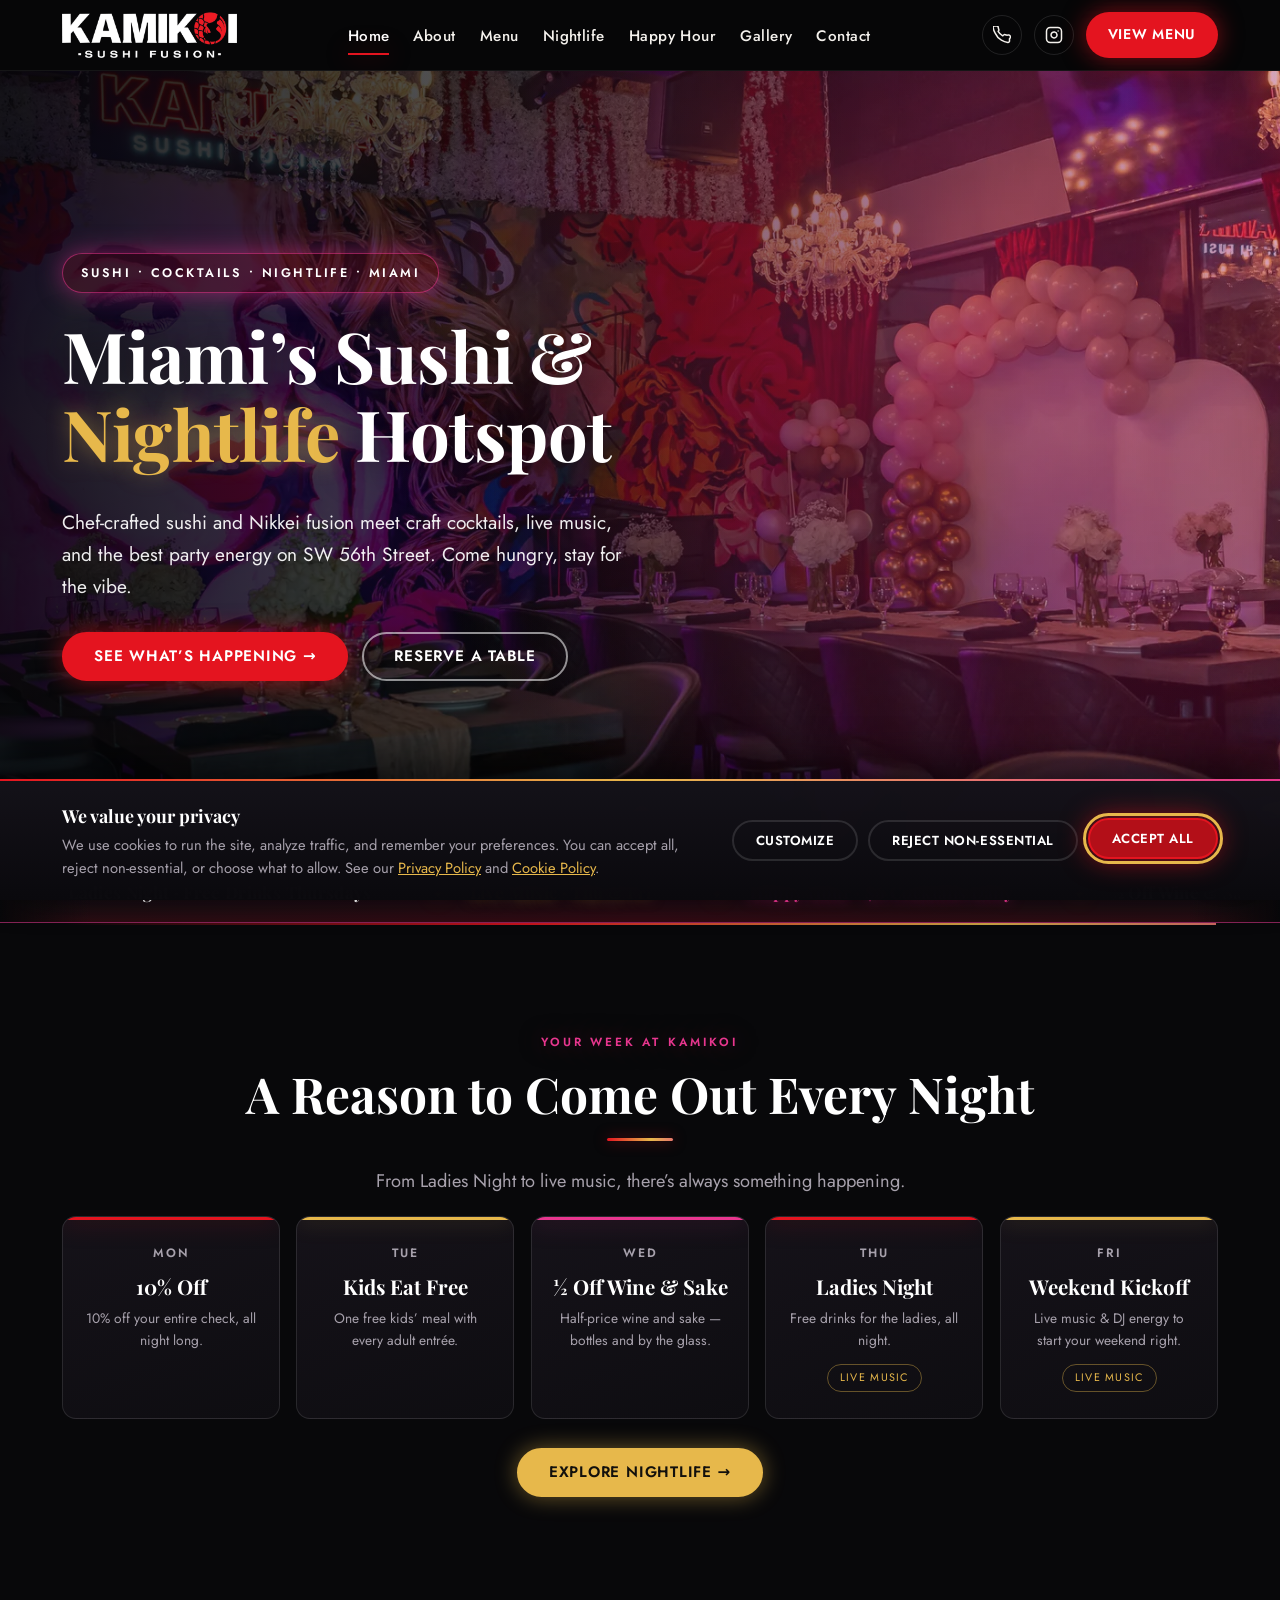
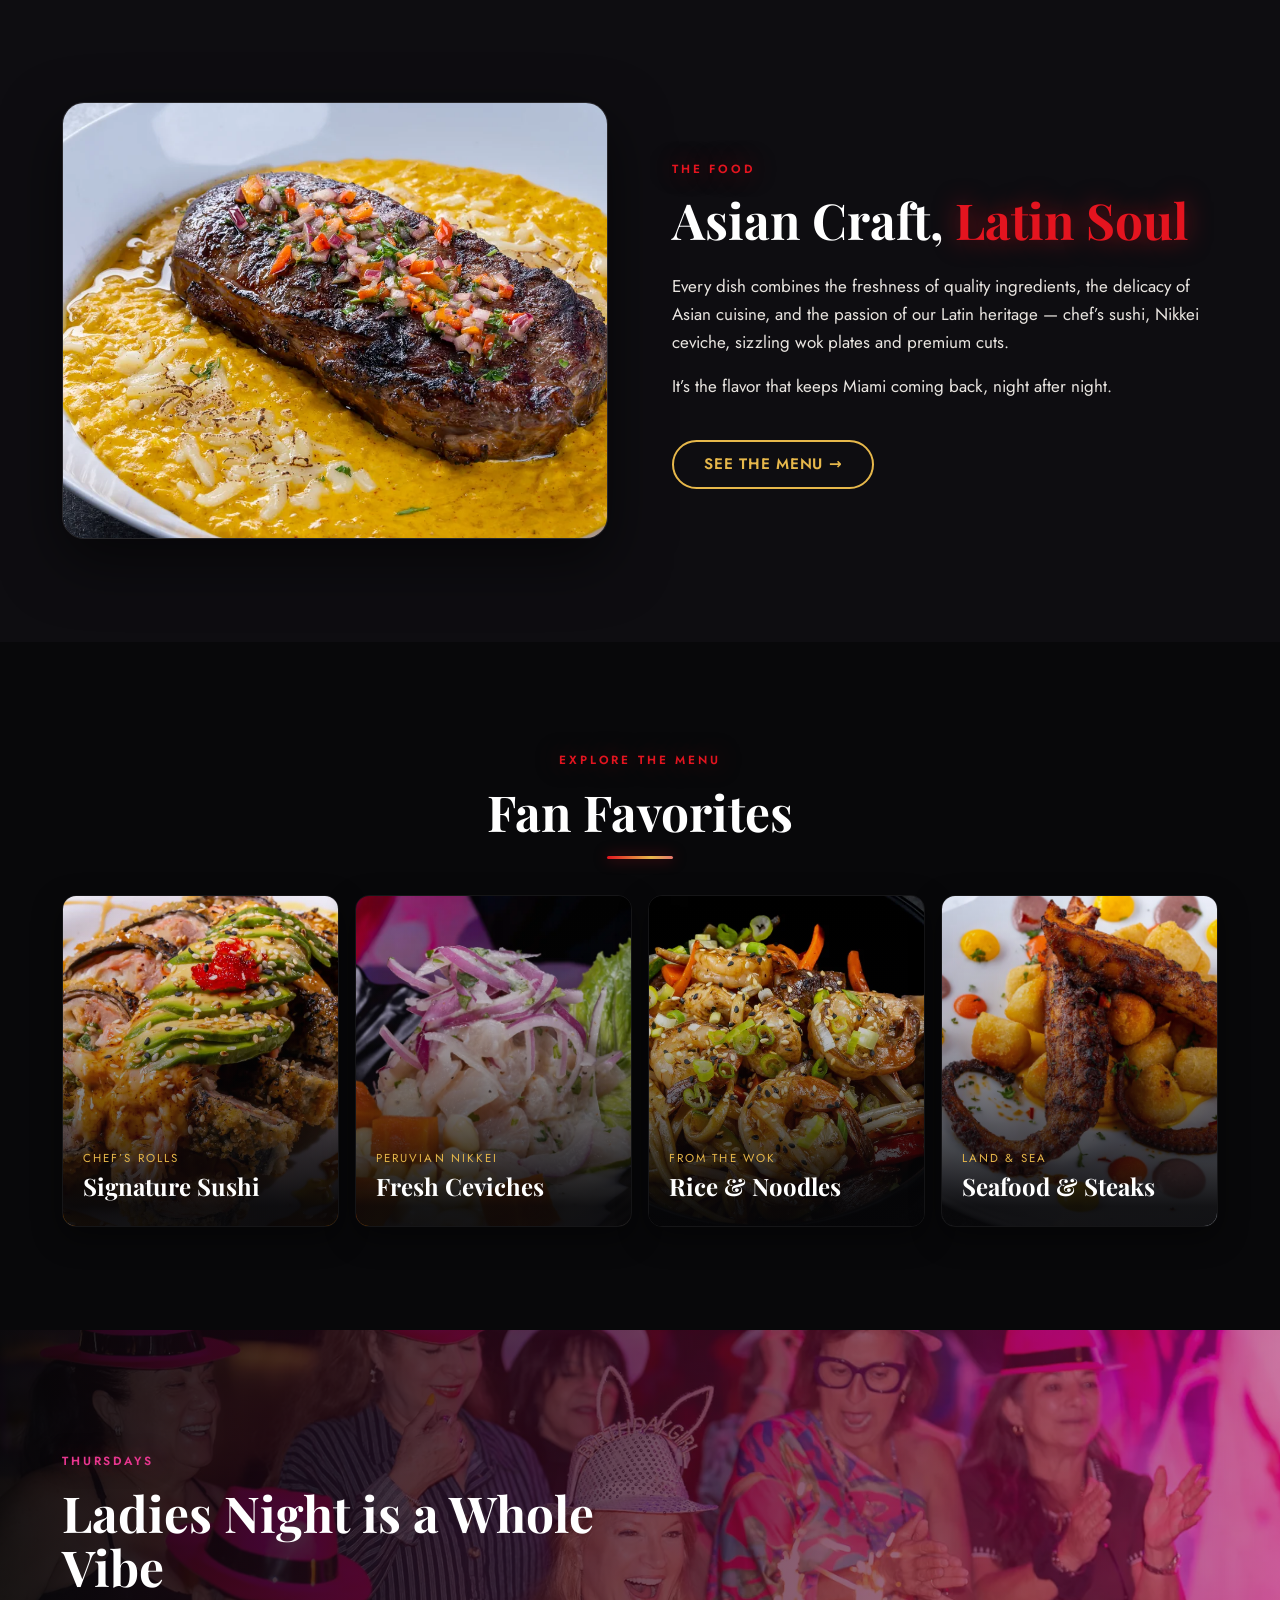
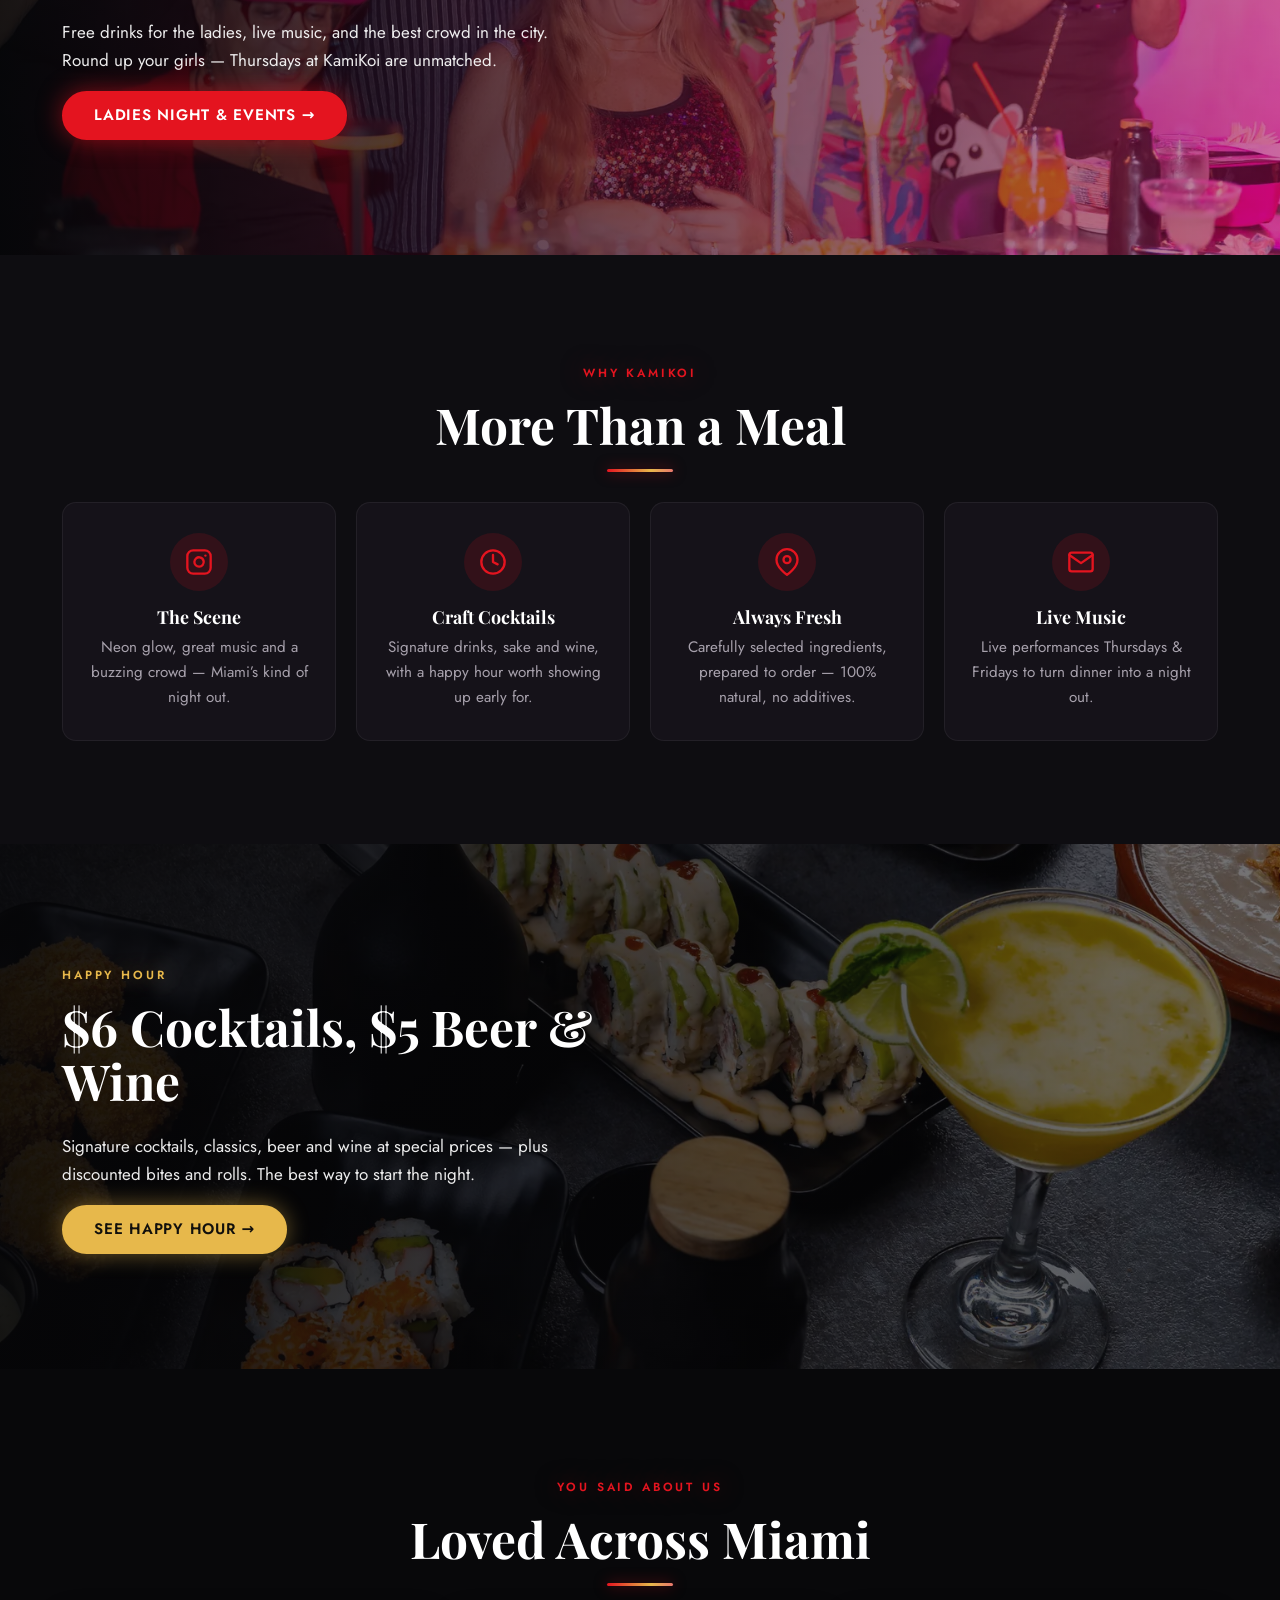
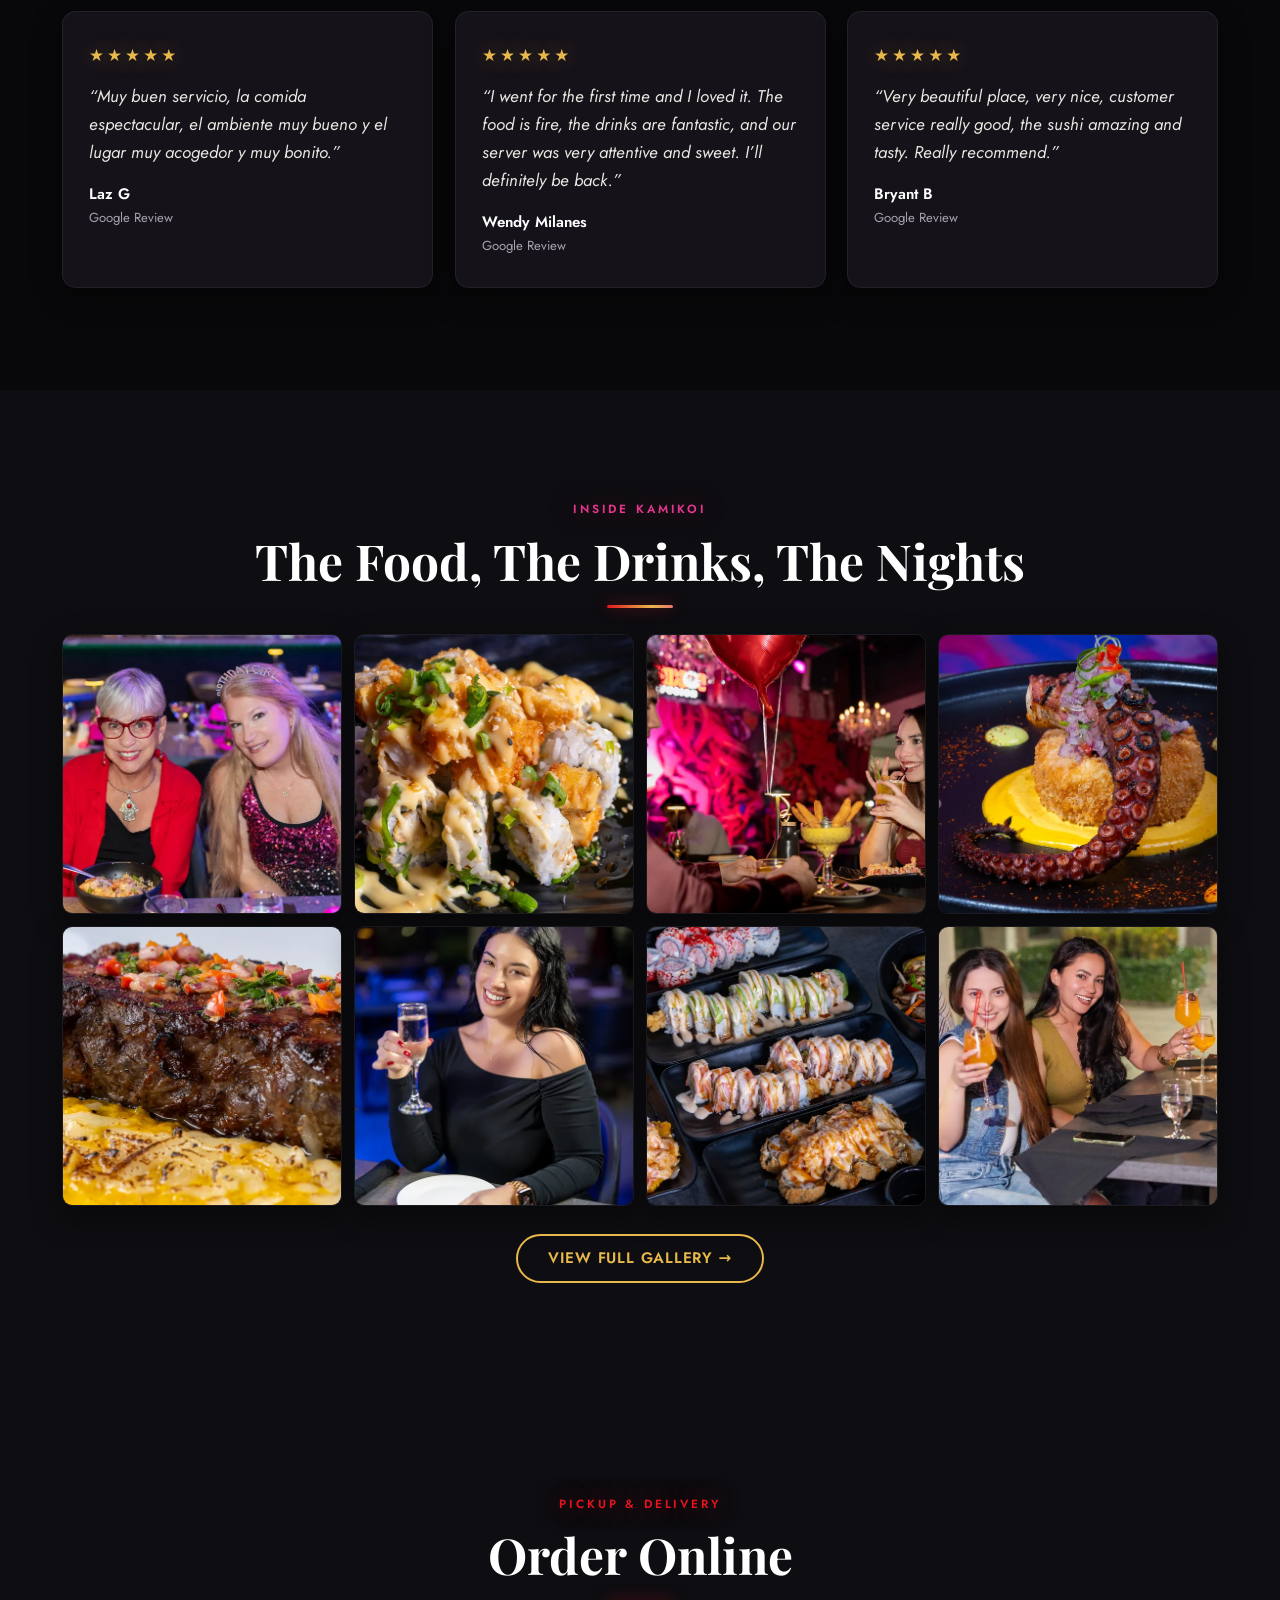
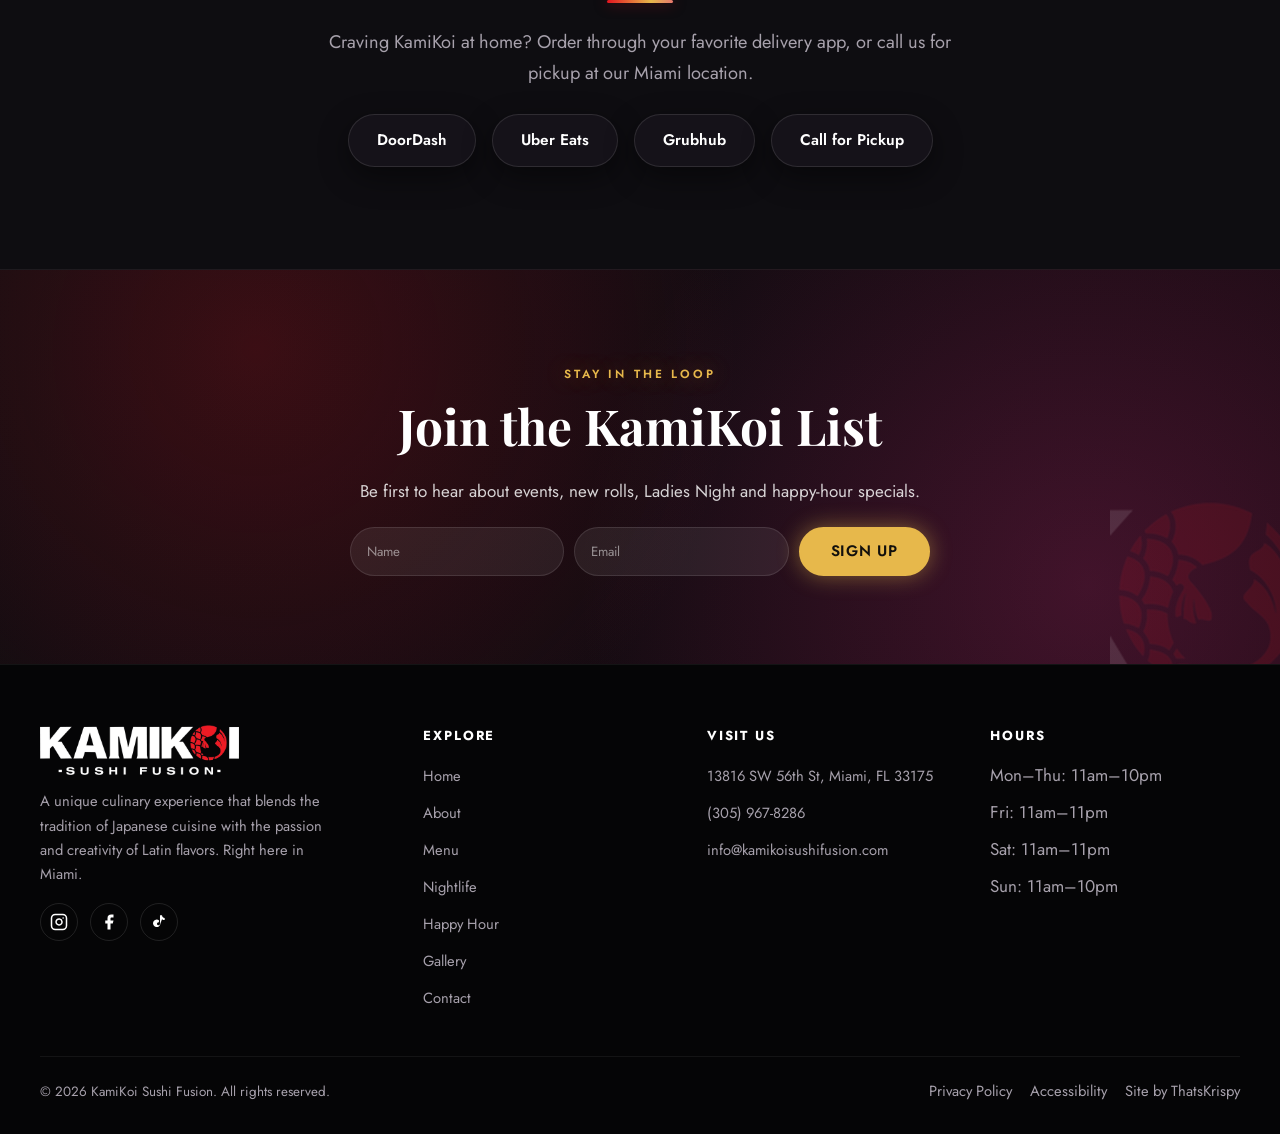
==== commit 4d7e51db: "v2.3 — rebuild cookie consent + accessibility widget (KamiKoi-styled, legally complete) - One self-c" ====
--- a/index.html
+++ b/index.html
@@ -214,7 +214,7 @@
     </nav>
   </div>
 </footer>
-<script src="js/a11y-consent.js" defer></script>
+<script src="js/a11y-consent.js?v=20260701-v5" defer></script>
 <script src="js/main.js?v=20260701-v4" defer></script>
 <script src="js/fx.js?v=20260701-v4" defer></script>
 </body>
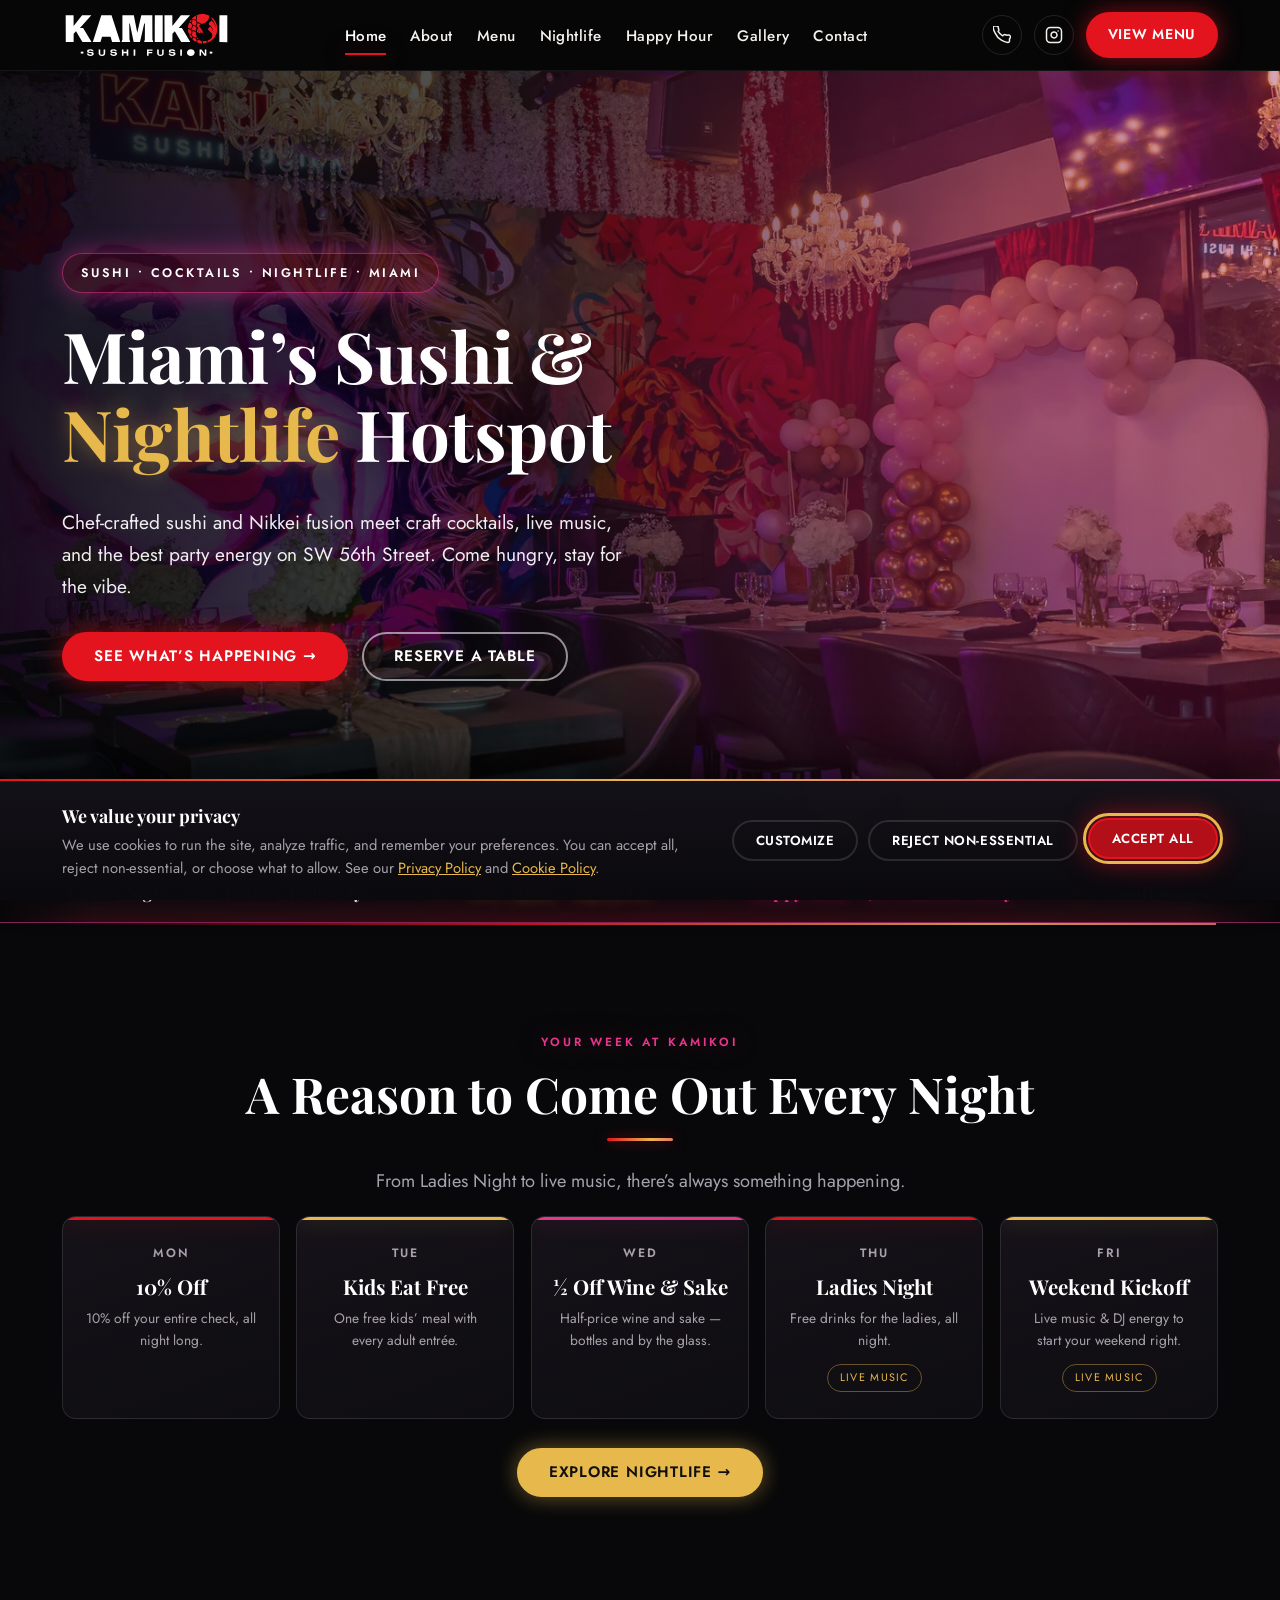
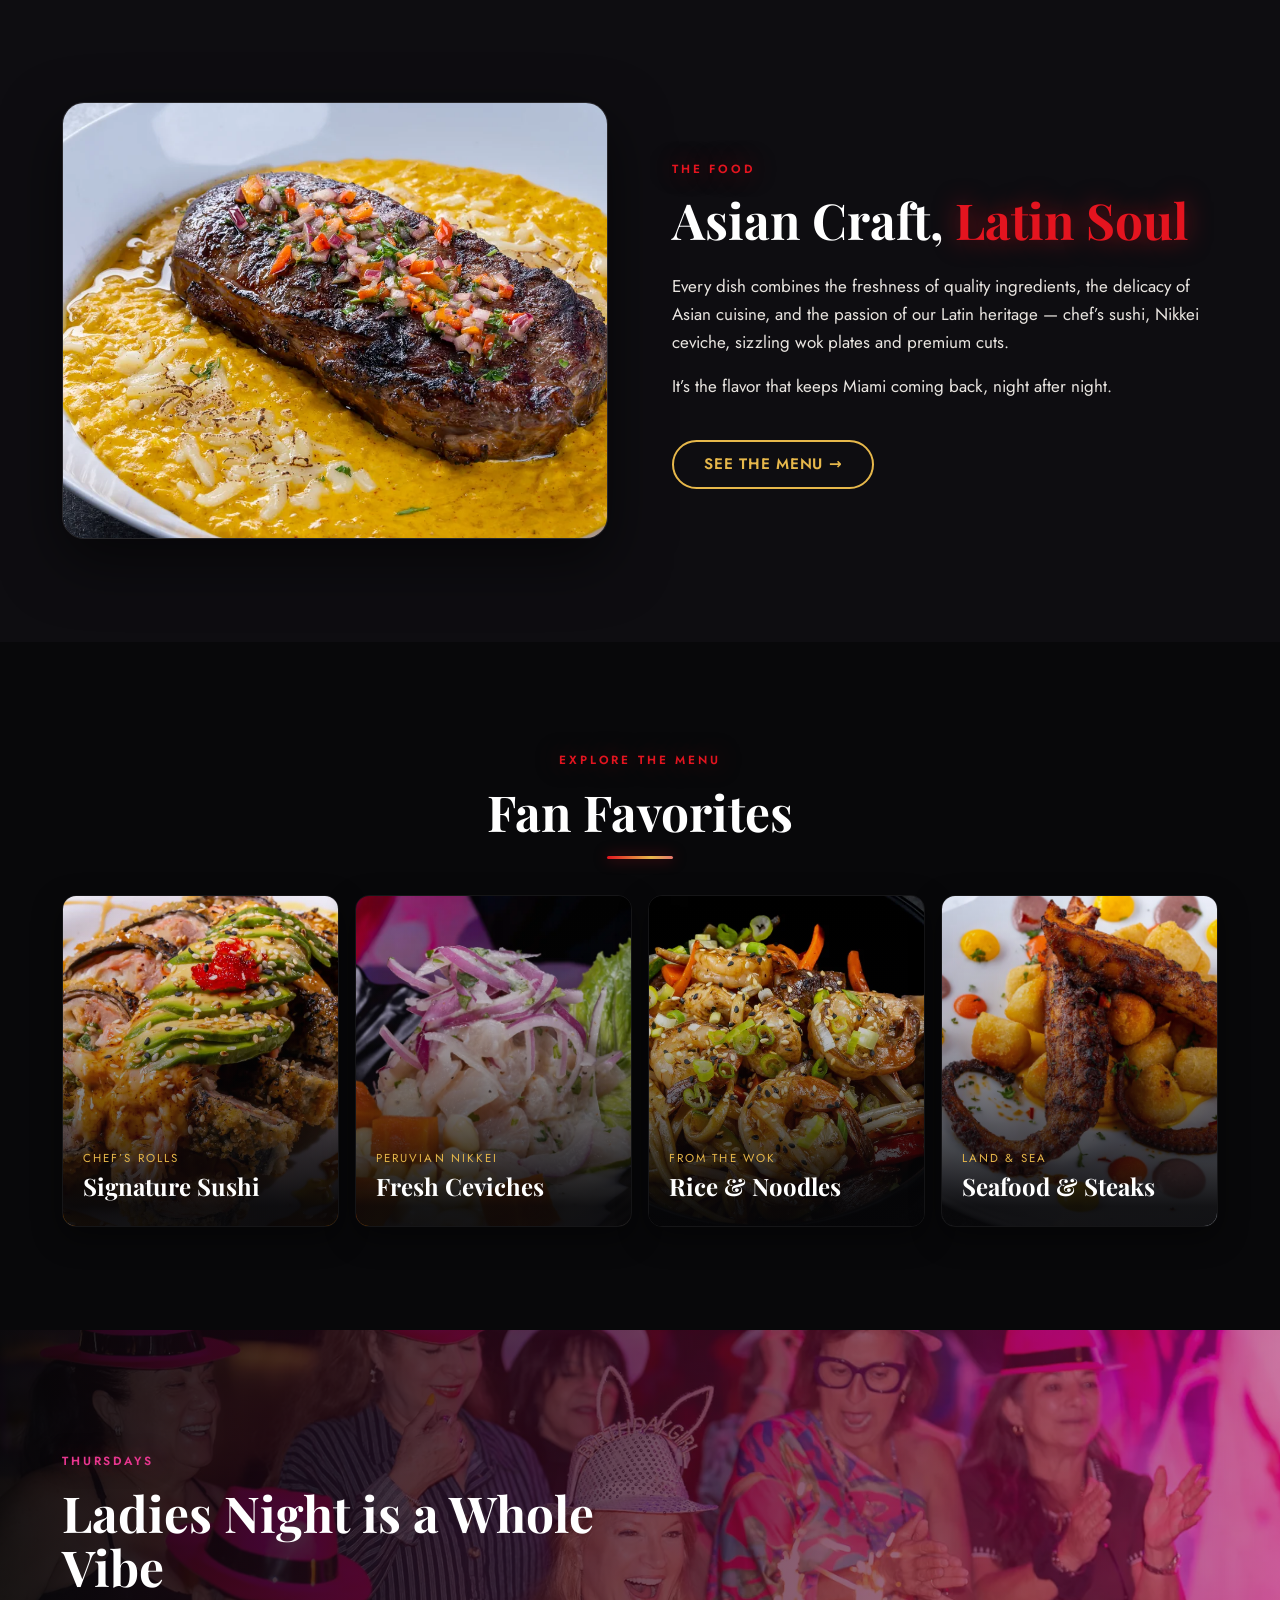
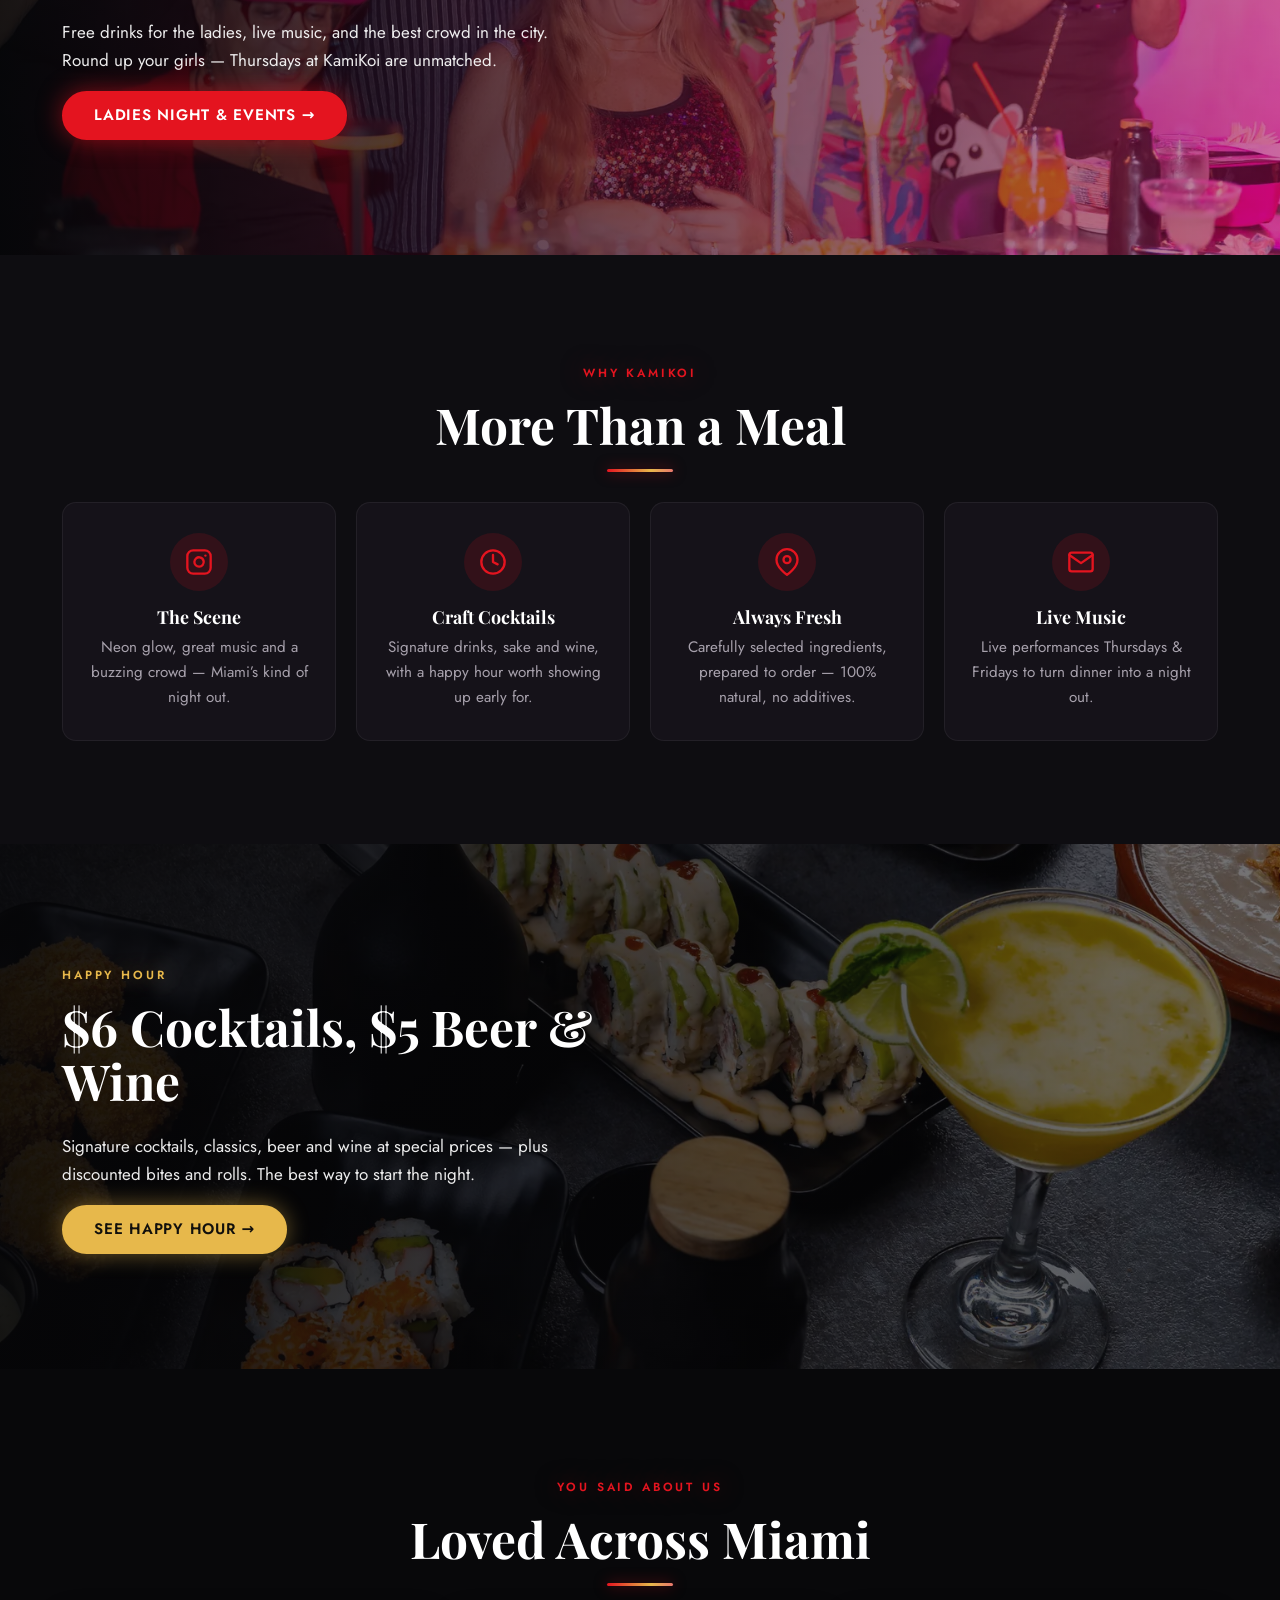
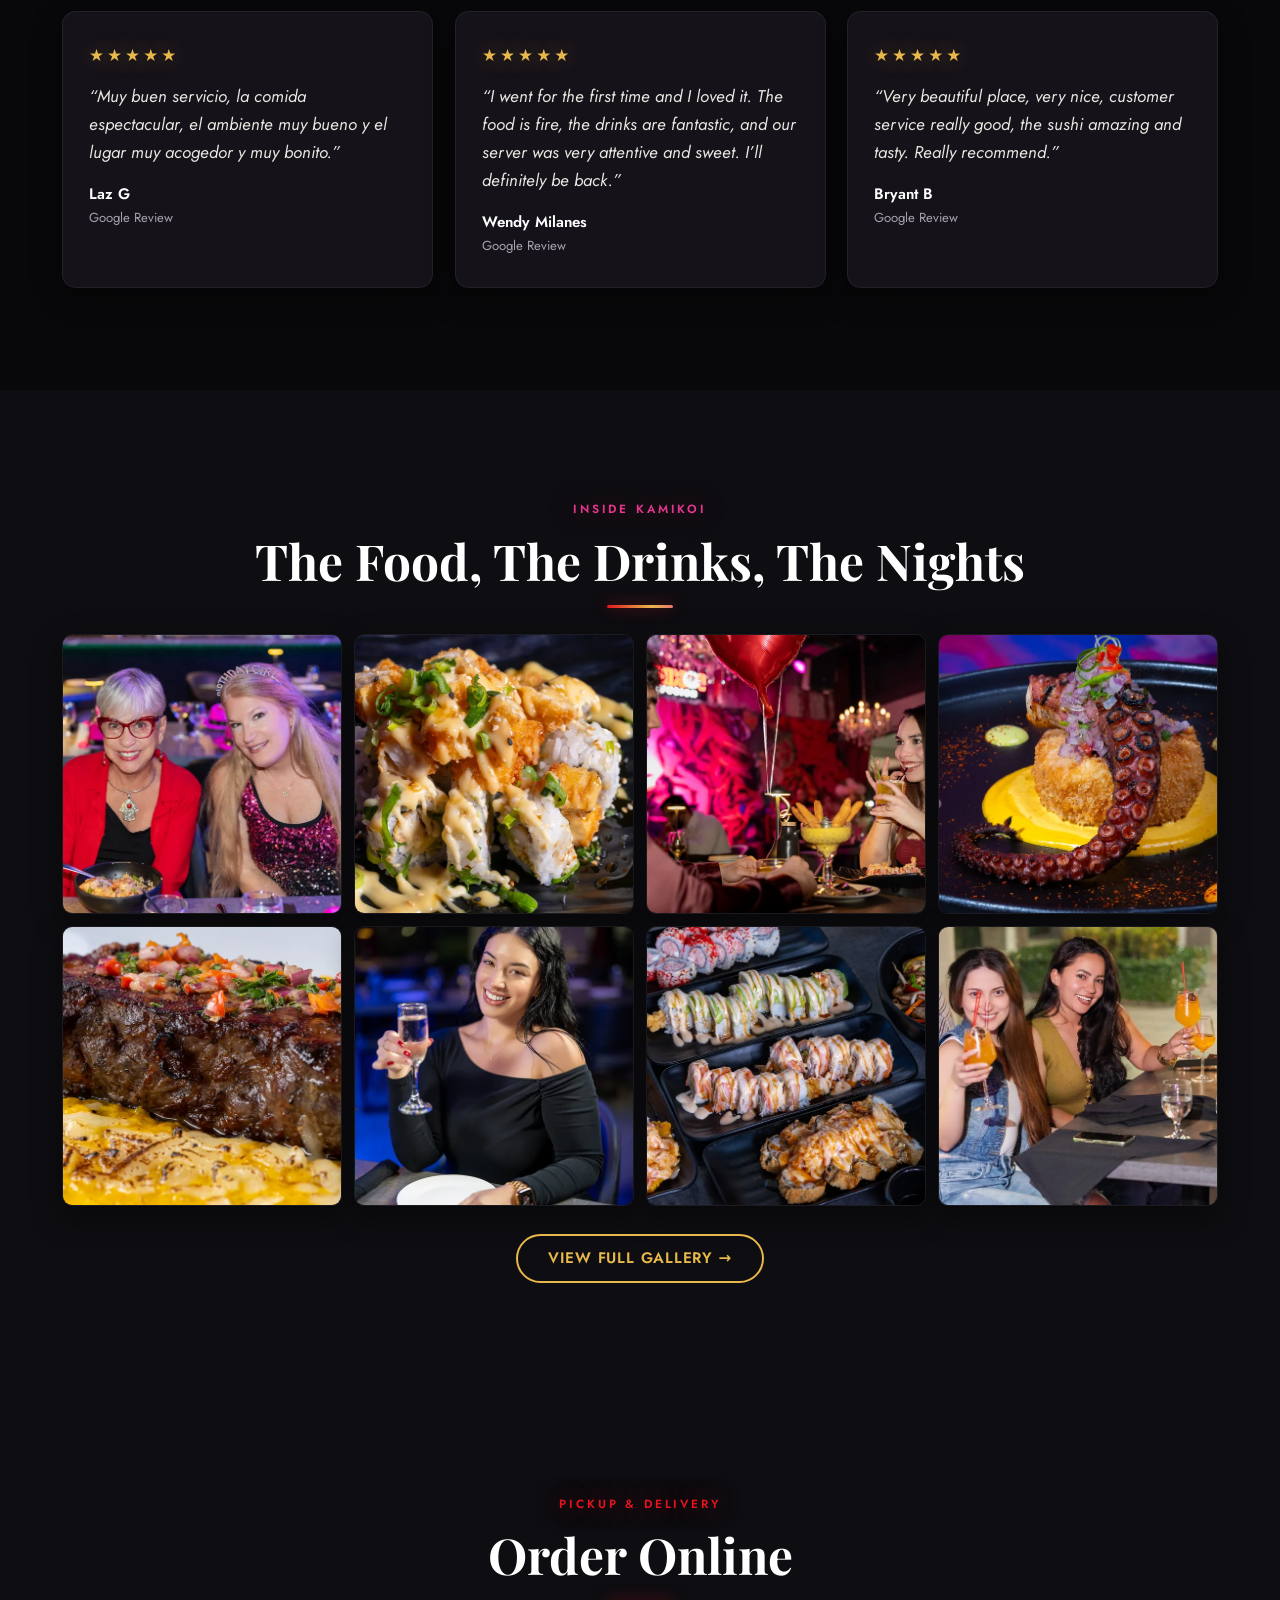
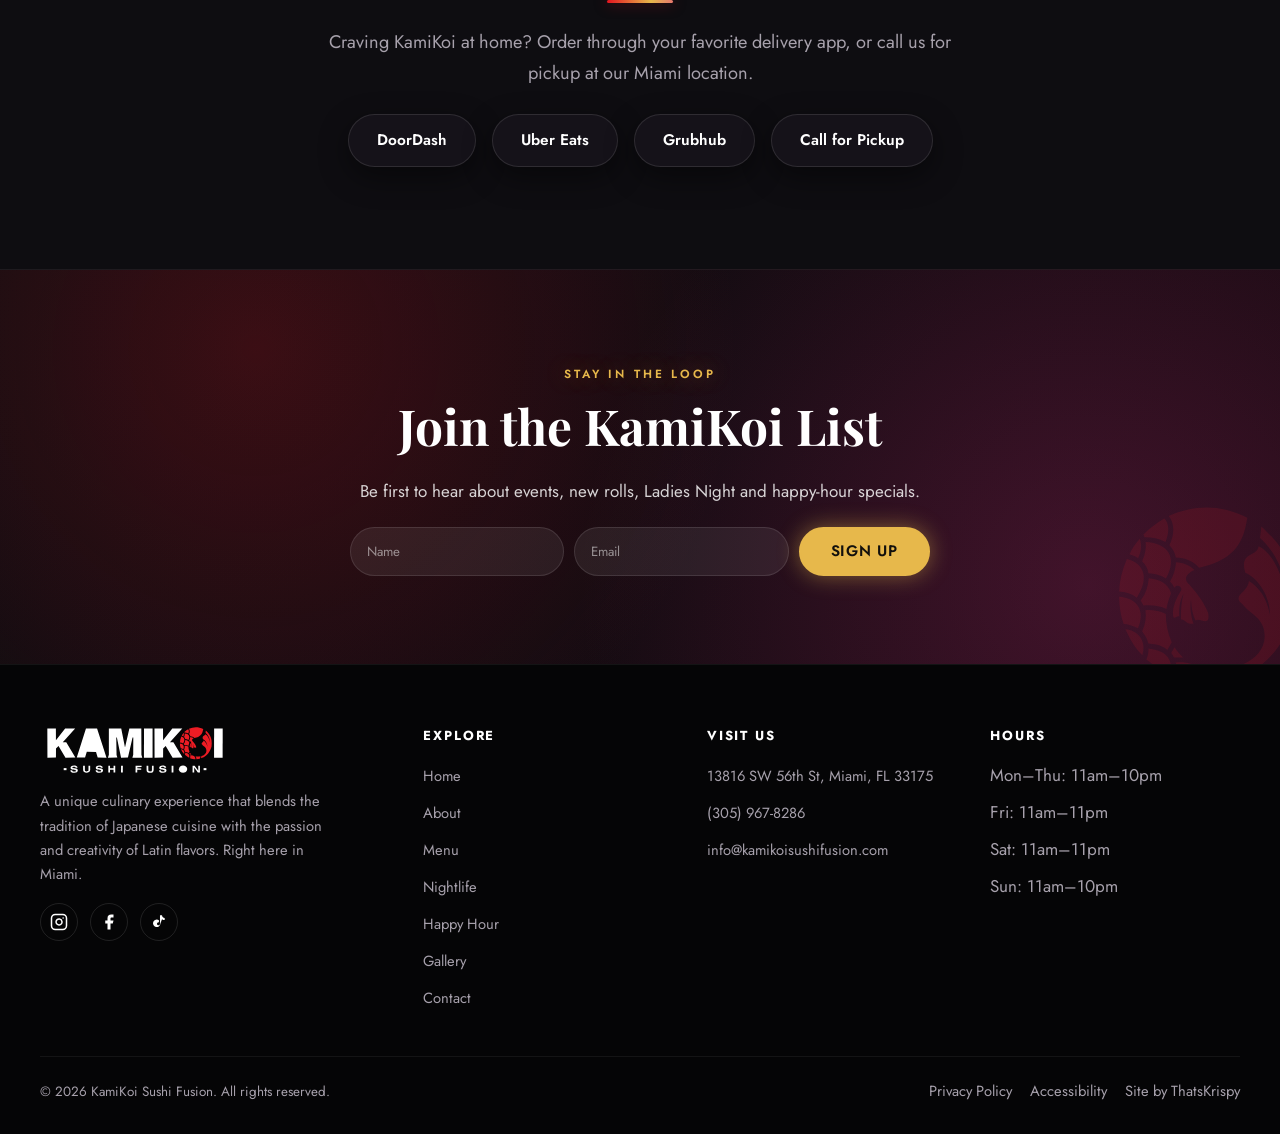
==== commit 41bf83e5: "logo: switch to crisp SVG (vector, tiny, transparent) for nav/footer/newsletter/favicon" ====
--- a/index.html
+++ b/index.html
@@ -11,6 +11,7 @@
   <meta property="og:image" content="https://www.kamikoisushifusion.com/assets/images/kamikoi-nightlife-hero-miami.webp">
   <meta property="og:url" content="https://www.kamikoisushifusion.com/"><meta property="og:type" content="website">
   <meta name="theme-color" content="#0E0E10">
+  <link rel="icon" href="assets/logos/logo-icon.svg?v=20260701b" type="image/svg+xml">
   <link rel="icon" href="assets/logos/favicon.png?v=20260701" type="image/png">
   <link rel="apple-touch-icon" href="assets/logos/logo-icon.png?v=20260701">
   <link rel="preconnect" href="https://fonts.googleapis.com">
@@ -25,7 +26,7 @@
   <nav class="navbar" aria-label="Main navigation">
     <div class="navbar__inner">
       <a href="index.html" class="navbar__logo" aria-label="KamiKoi Sushi Fusion - Home">
-        <img src="assets/logos/logo-white.webp?v=20260701" alt="KamiKoi Sushi Fusion" width="199" height="52">
+        <img src="assets/logos/logo-white.svg?v=20260701b" alt="KamiKoi Sushi Fusion" width="190" height="52">
       </a>
       <ul class="navbar__links" role="list"><li><a href="index.html" class="active">Home</a></li><li><a href="about.html">About</a></li><li><a href="menu.html">Menu</a></li><li><a href="nightlife.html">Nightlife</a></li><li><a href="happy-hour.html">Happy Hour</a></li><li><a href="gallery.html">Gallery</a></li><li><a href="contact.html">Contact</a></li></ul>
       <div class="navbar__right">
@@ -170,12 +171,12 @@
         <button type="submit" class="btn btn-gold">Sign Up</button>
       </form>
     </div>
-    <img src="assets/logos/logo-icon.webp?v=20260701" alt="" aria-hidden="true" class="newsletter__icon" loading="lazy">
+    <img src="assets/logos/logo-icon.svg?v=20260701b" alt="" aria-hidden="true" class="newsletter__icon" loading="lazy">
   </section></main>
 <footer class="footer" role="contentinfo">
   <div class="footer__grid">
     <div class="footer__brand">
-      <img src="assets/logos/logo-white.webp?v=20260701" alt="KamiKoi Sushi Fusion" width="199" height="52">
+      <img src="assets/logos/logo-white.svg?v=20260701b" alt="KamiKoi Sushi Fusion" width="190" height="52">
       <p>A unique culinary experience that blends the tradition of Japanese cuisine with the passion and creativity of Latin flavors. Right here in Miami.</p>
       <div class="footer__social">
         <a href="https://www.instagram.com/kamikoisushifusion/" target="_blank" rel="noopener noreferrer" aria-label="Instagram"><svg viewBox="0 0 24 24" fill="none" stroke="currentColor" stroke-width="2" stroke-linecap="round" stroke-linejoin="round" aria-hidden="true"><rect x="2" y="2" width="20" height="20" rx="5"/><path d="M16 11.37A4 4 0 1112.63 8 4 4 0 0116 11.37z"/><line x1="17.5" y1="6.5" x2="17.51" y2="6.5"/></svg></a>
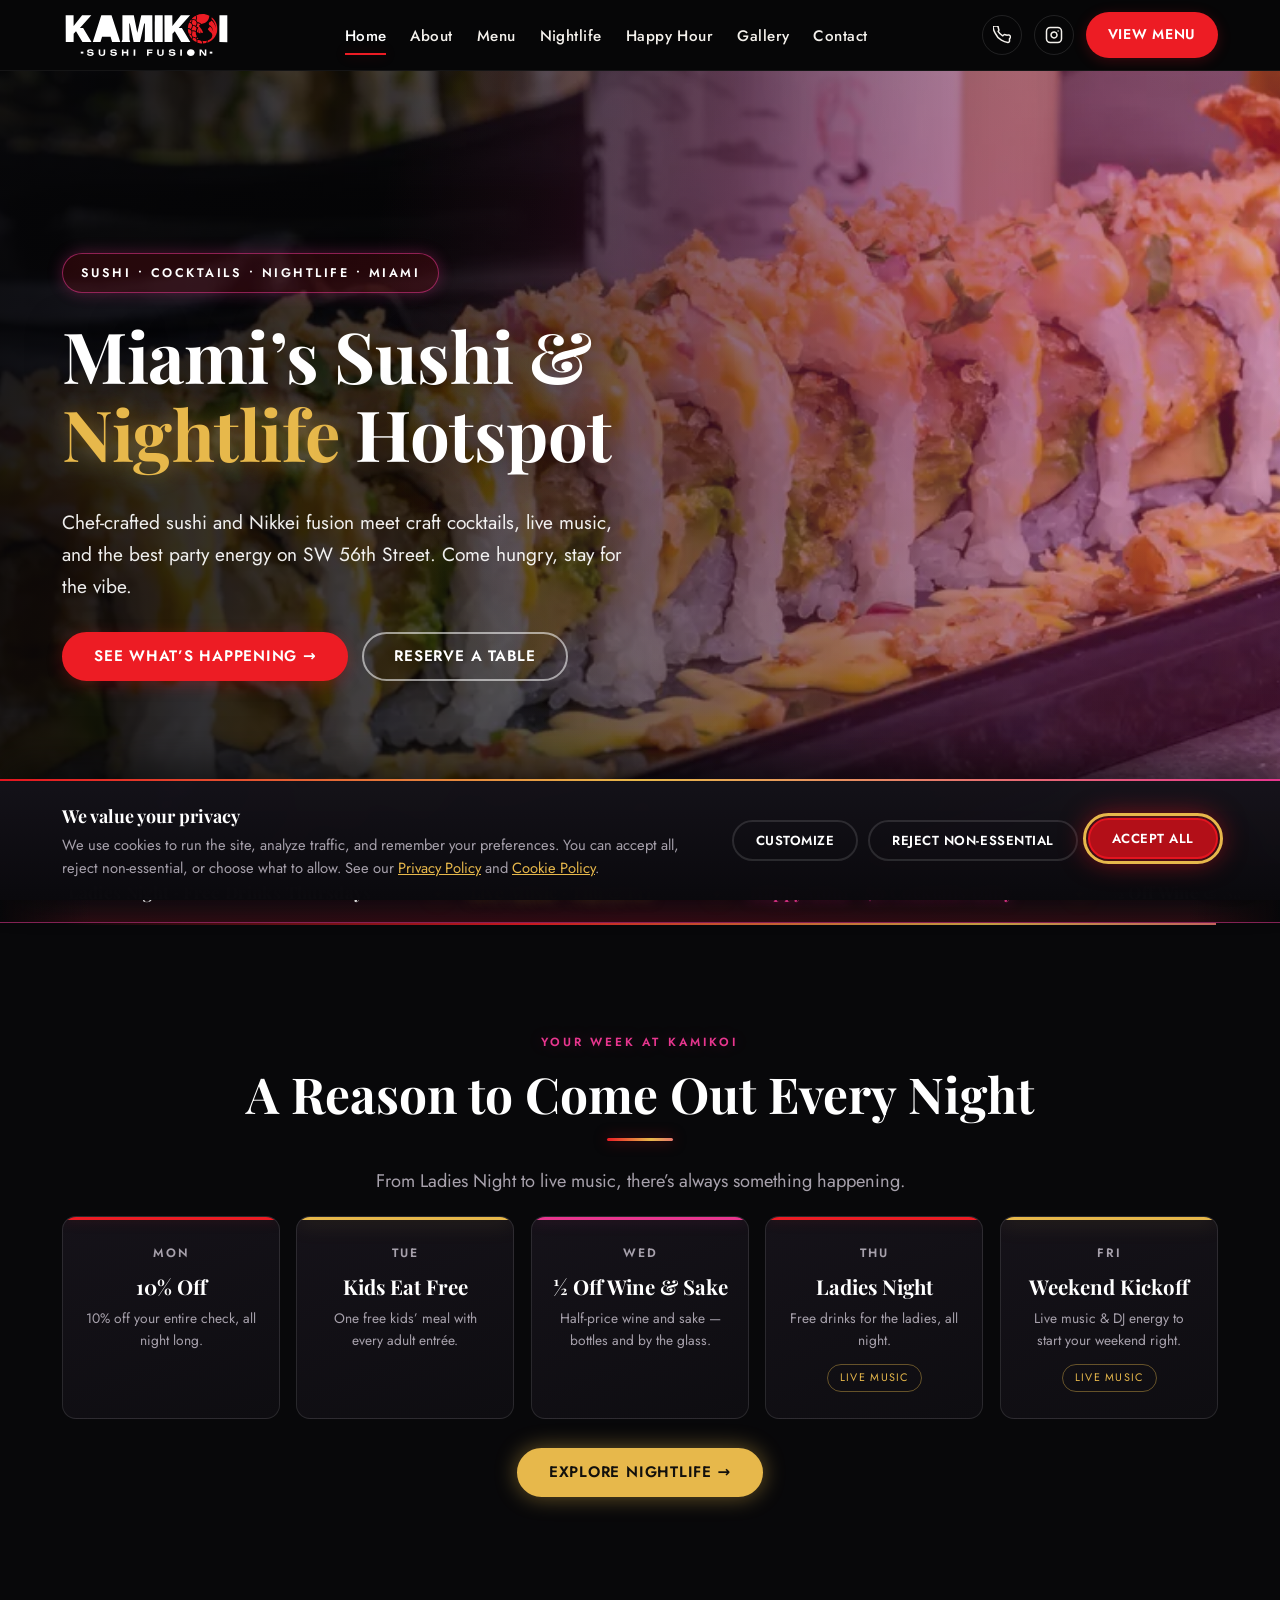
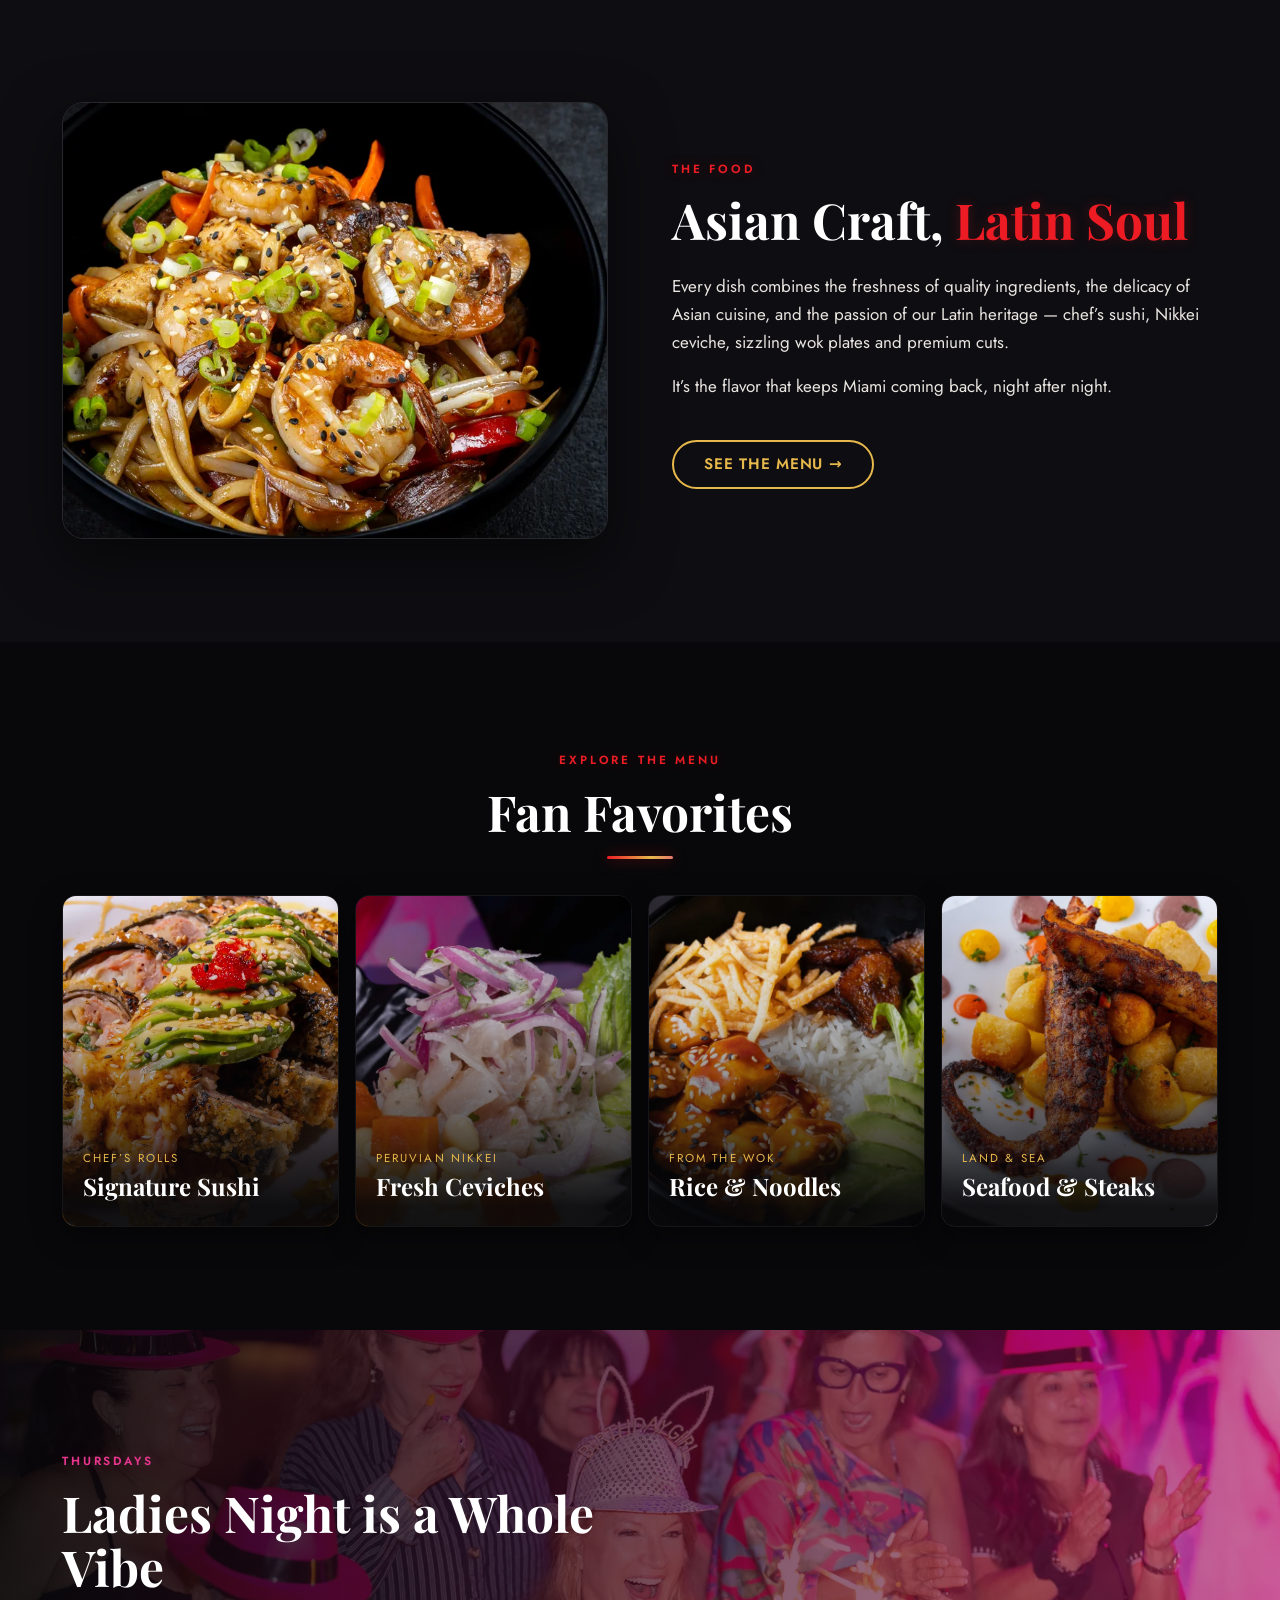
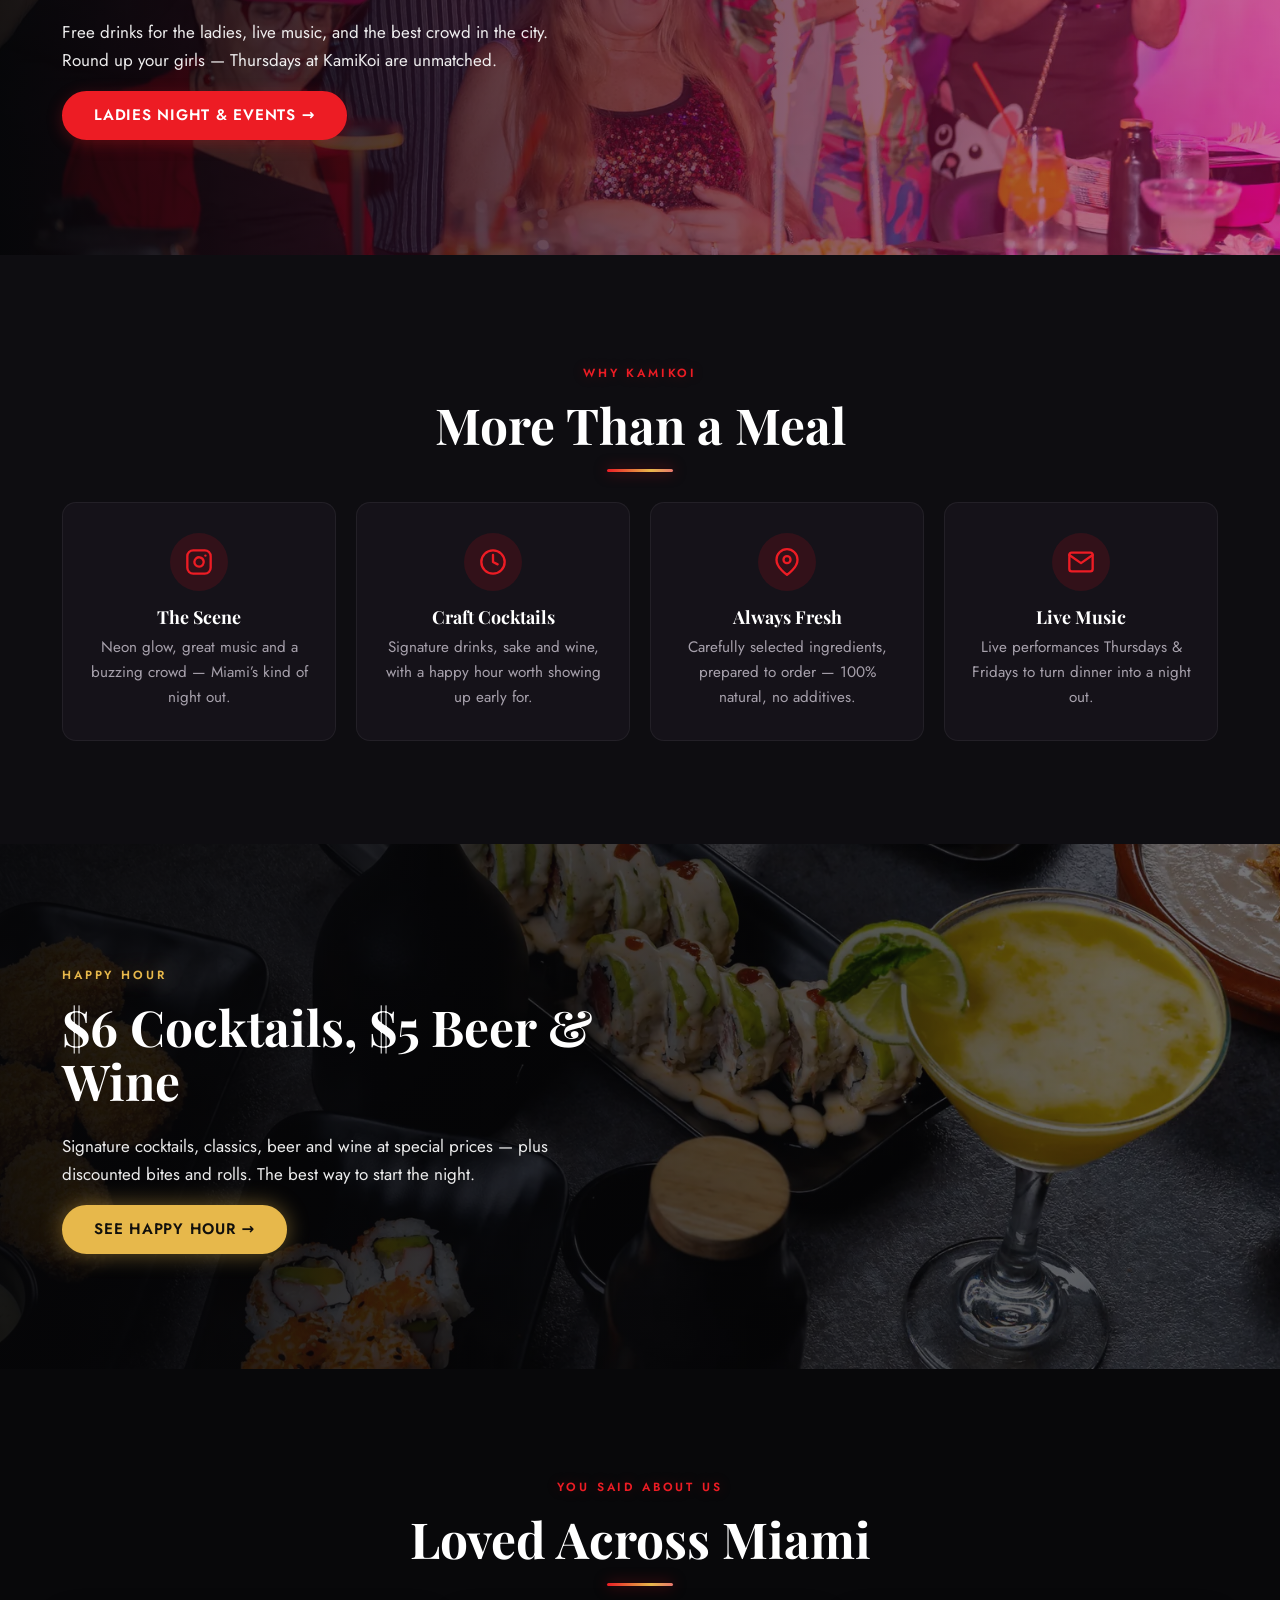
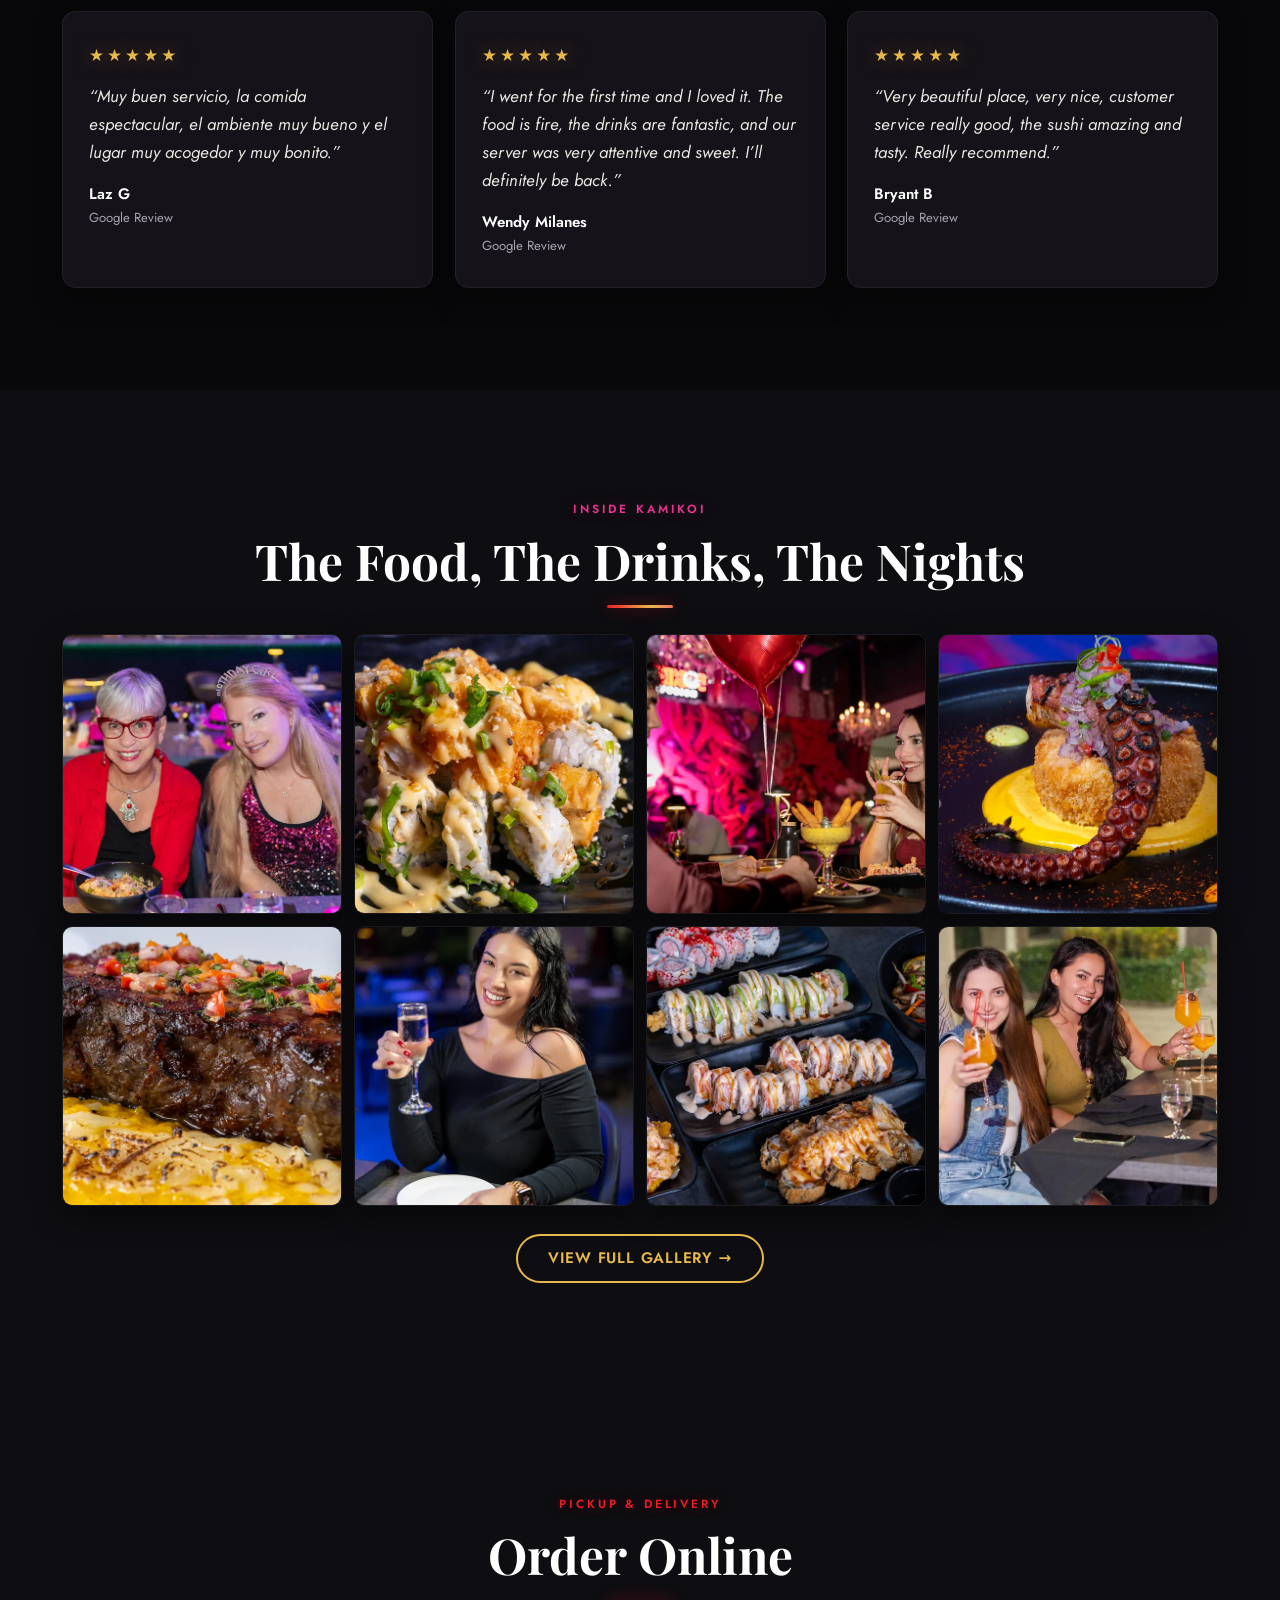
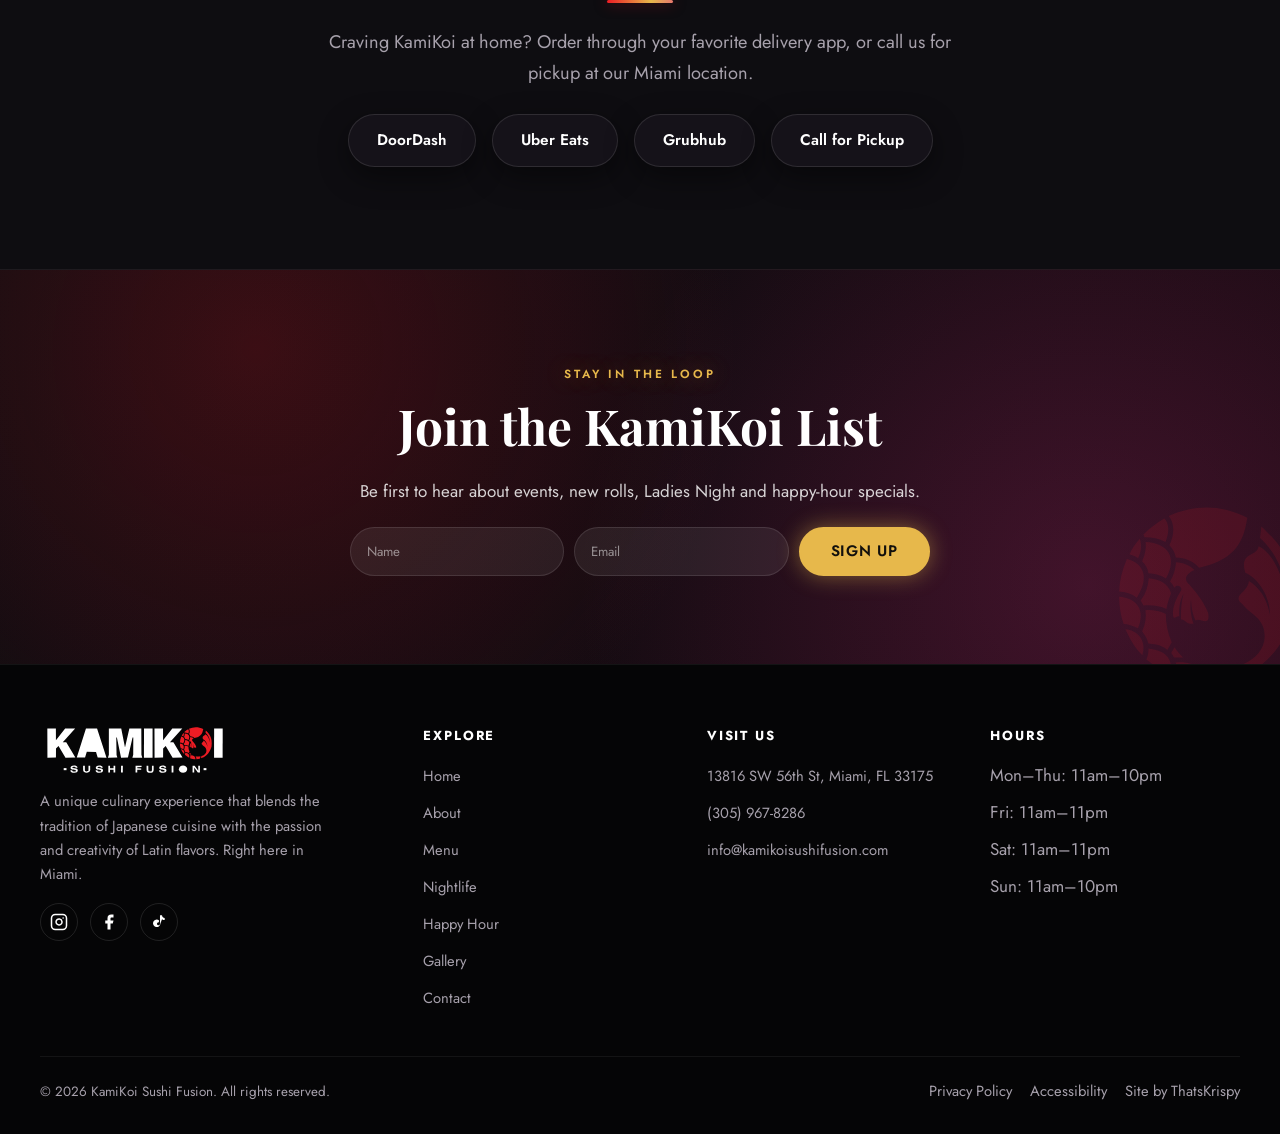
==== commit fbc34dcb: "Homepage: og:image + hero base -> steak/huancaina; Asian Craft photo -> wok noodles; Rice&Noodles ca" ====
--- a/index.html
+++ b/index.html
@@ -8,7 +8,7 @@
   <link rel="canonical" href="https://www.kamikoisushifusion.com/">
   <meta property="og:title" content="KamiKoi Sushi Fusion | Miami&rsquo;s Sushi &amp; Nightlife Hotspot">
   <meta property="og:description" content="KamiKoi Sushi Fusion is Miami&apos;s go-to sushi and nightlife spot — Nikkei ceviche, chef&apos;s rolls, craft cocktails, Ladies Night, live music and nightly specials at 13816 SW 56th St.">
-  <meta property="og:image" content="https://www.kamikoisushifusion.com/assets/images/kamikoi-nightlife-hero-miami.webp">
+  <meta property="og:image" content="https://www.kamikoisushifusion.com/assets/images/kamikoi-fusion-plating.webp">
   <meta property="og:url" content="https://www.kamikoisushifusion.com/"><meta property="og:type" content="website">
   <meta name="theme-color" content="#0E0E10">
   <link rel="icon" href="assets/logos/logo-icon.svg?v=20260701b" type="image/svg+xml">
@@ -46,7 +46,7 @@
 </header>
 <main id="main-content">
   <section class="hero" aria-label="KamiKoi Sushi Fusion nightlife">
-    <img src="assets/images/kamikoi-nightlife-hero-miami.webp" alt="The vibrant dining room and bar at KamiKoi Sushi Fusion in Miami at night" class="hero__img" width="1600" height="1074" loading="eager" fetchpriority="high">
+    <img src="assets/images/kamikoi-fusion-plating.webp" alt="Grilled steak over creamy huancaina risotto at KamiKoi Sushi Fusion in Miami" class="hero__img" width="1600" height="1074" loading="eager" fetchpriority="high">
     <div class="hero__overlay" aria-hidden="true"></div>
     <div class="hero__content"><div class="hero__inner">
       <span class="hero__tag">Sushi &bull; Cocktails &bull; Nightlife &bull; Miami</span>
@@ -75,7 +75,7 @@
 
   <div class="section bg-cream"><div class="container">
     <div class="split">
-      <div class="split__img fade-up"><img src="assets/images/kamikoi-fusion-plating.webp" alt="A signature plated dish at KamiKoi Sushi Fusion" width="760" height="600" loading="lazy"></div>
+      <div class="split__img fade-up"><img src="assets/images/kamikoi-wok-fried-rice.webp" alt="Asian-style wok noodles with shrimp and vegetables at KamiKoi Sushi Fusion" width="760" height="600" loading="lazy"></div>
       <div class="split__text fade-up">
         <span class="eyebrow">The Food</span>
         <h2>Asian Craft, <span class="accent">Latin Soul</span></h2>
@@ -94,7 +94,7 @@
     <div class="cat-grid">
       <article class="cat-card"><img src="assets/images/kamikoi-signature-sushi-rolls.webp" alt="Signature sushi rolls" width="520" height="650" loading="lazy"><div class="cat-card__veil"></div><div class="cat-card__body"><span class="cat-card__label">Chef&rsquo;s Rolls</span><span class="cat-card__title">Signature Sushi</span></div><a class="cat-card__link" href="menu.html#sushi" aria-label="View sushi menu"></a></article>
       <article class="cat-card"><img src="assets/images/kamikoi-nikkei-ceviche.webp" alt="Nikkei ceviche" width="520" height="650" loading="lazy"><div class="cat-card__veil"></div><div class="cat-card__body"><span class="cat-card__label">Peruvian Nikkei</span><span class="cat-card__title">Fresh Ceviches</span></div><a class="cat-card__link" href="menu.html#ceviches" aria-label="View ceviche menu"></a></article>
-      <article class="cat-card"><img src="assets/images/kamikoi-wok-fried-rice.webp" alt="Wok fried rice" width="520" height="650" loading="lazy"><div class="cat-card__veil"></div><div class="cat-card__body"><span class="cat-card__label">From the Wok</span><span class="cat-card__title">Rice &amp; Noodles</span></div><a class="cat-card__link" href="menu.html#fried-rice" aria-label="View wok menu"></a></article>
+      <article class="cat-card"><img src="assets/images/kamikoi-gallery-32.webp" alt="Wok rice bowl with chicken and avocado" width="520" height="650" loading="lazy"><div class="cat-card__veil"></div><div class="cat-card__body"><span class="cat-card__label">From the Wok</span><span class="cat-card__title">Rice &amp; Noodles</span></div><a class="cat-card__link" href="menu.html#wok" aria-label="View wok menu"></a></article>
       <article class="cat-card"><img src="assets/images/kamikoi-grilled-seafood.webp" alt="Grilled seafood and steaks" width="520" height="650" loading="lazy"><div class="cat-card__veil"></div><div class="cat-card__body"><span class="cat-card__label">Land &amp; Sea</span><span class="cat-card__title">Seafood &amp; Steaks</span></div><a class="cat-card__link" href="menu.html#seafood" aria-label="View seafood menu"></a></article>
     </div>
   </div></section>
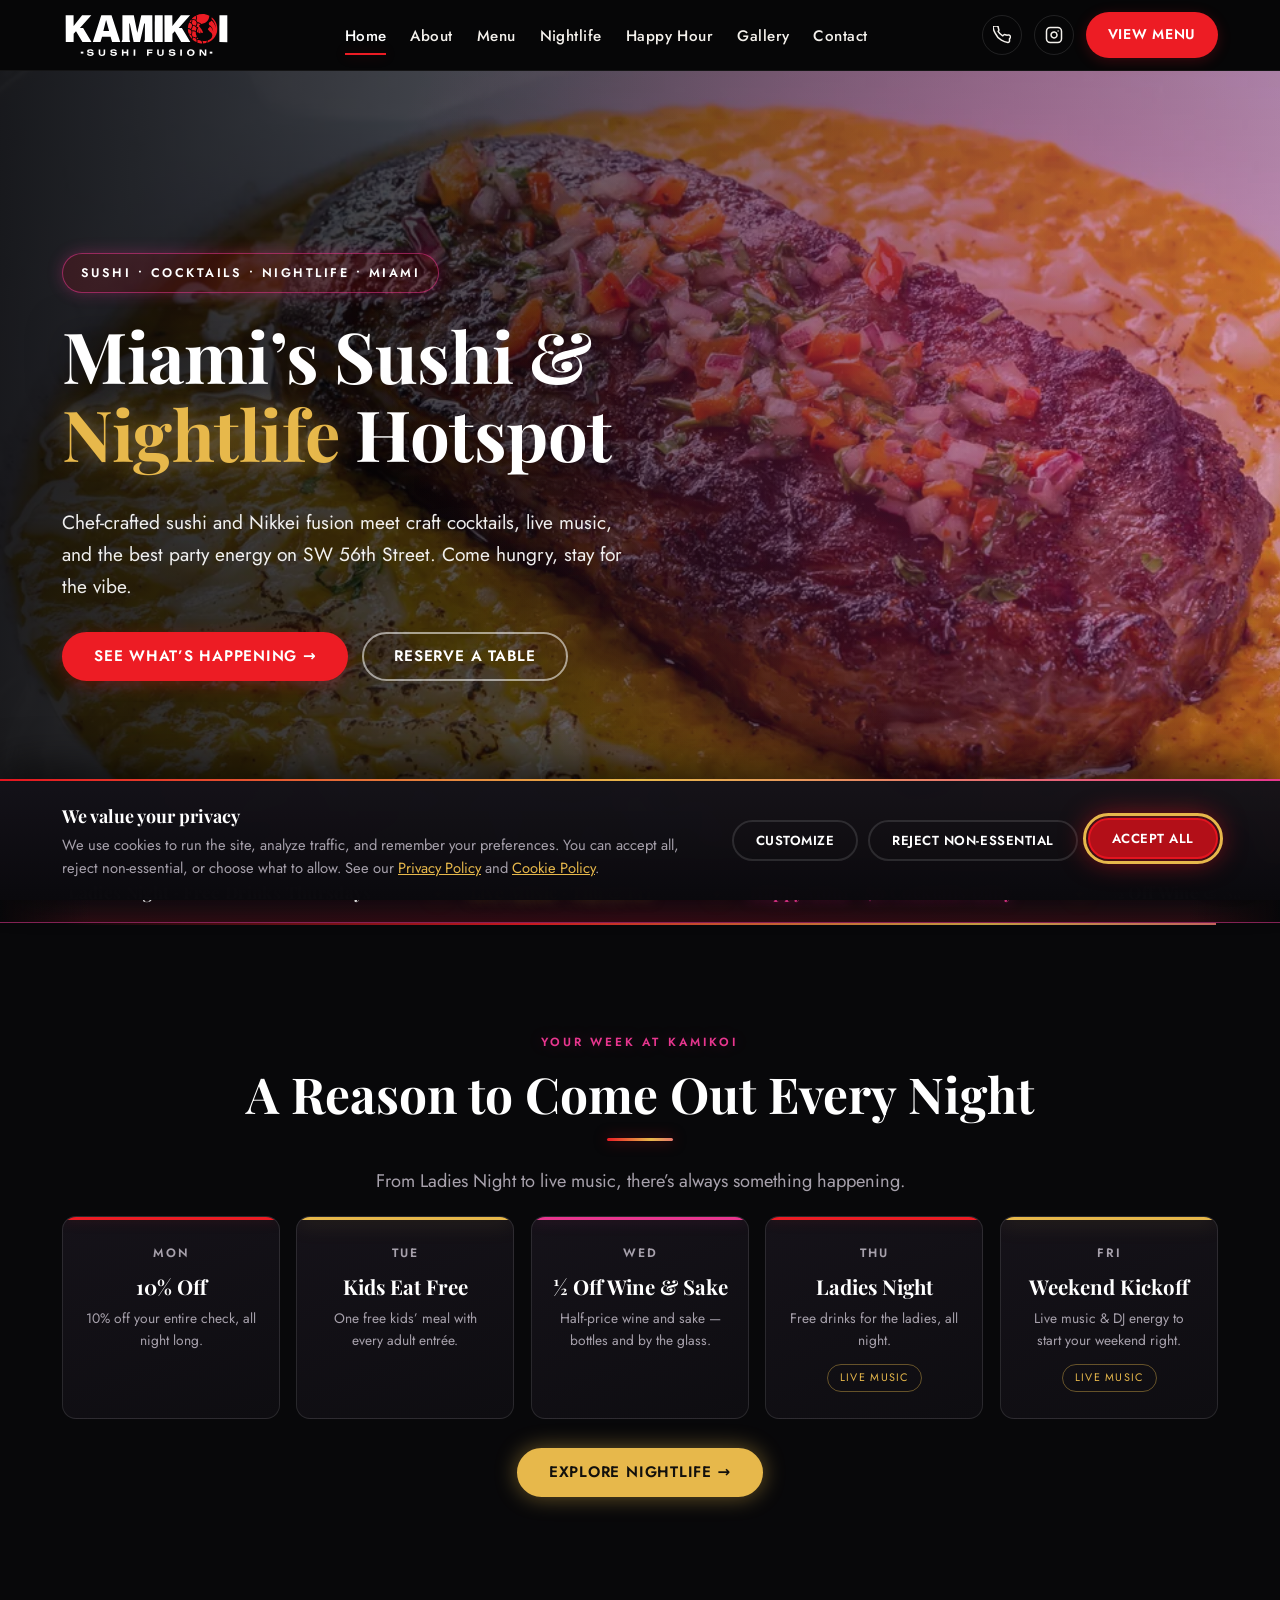
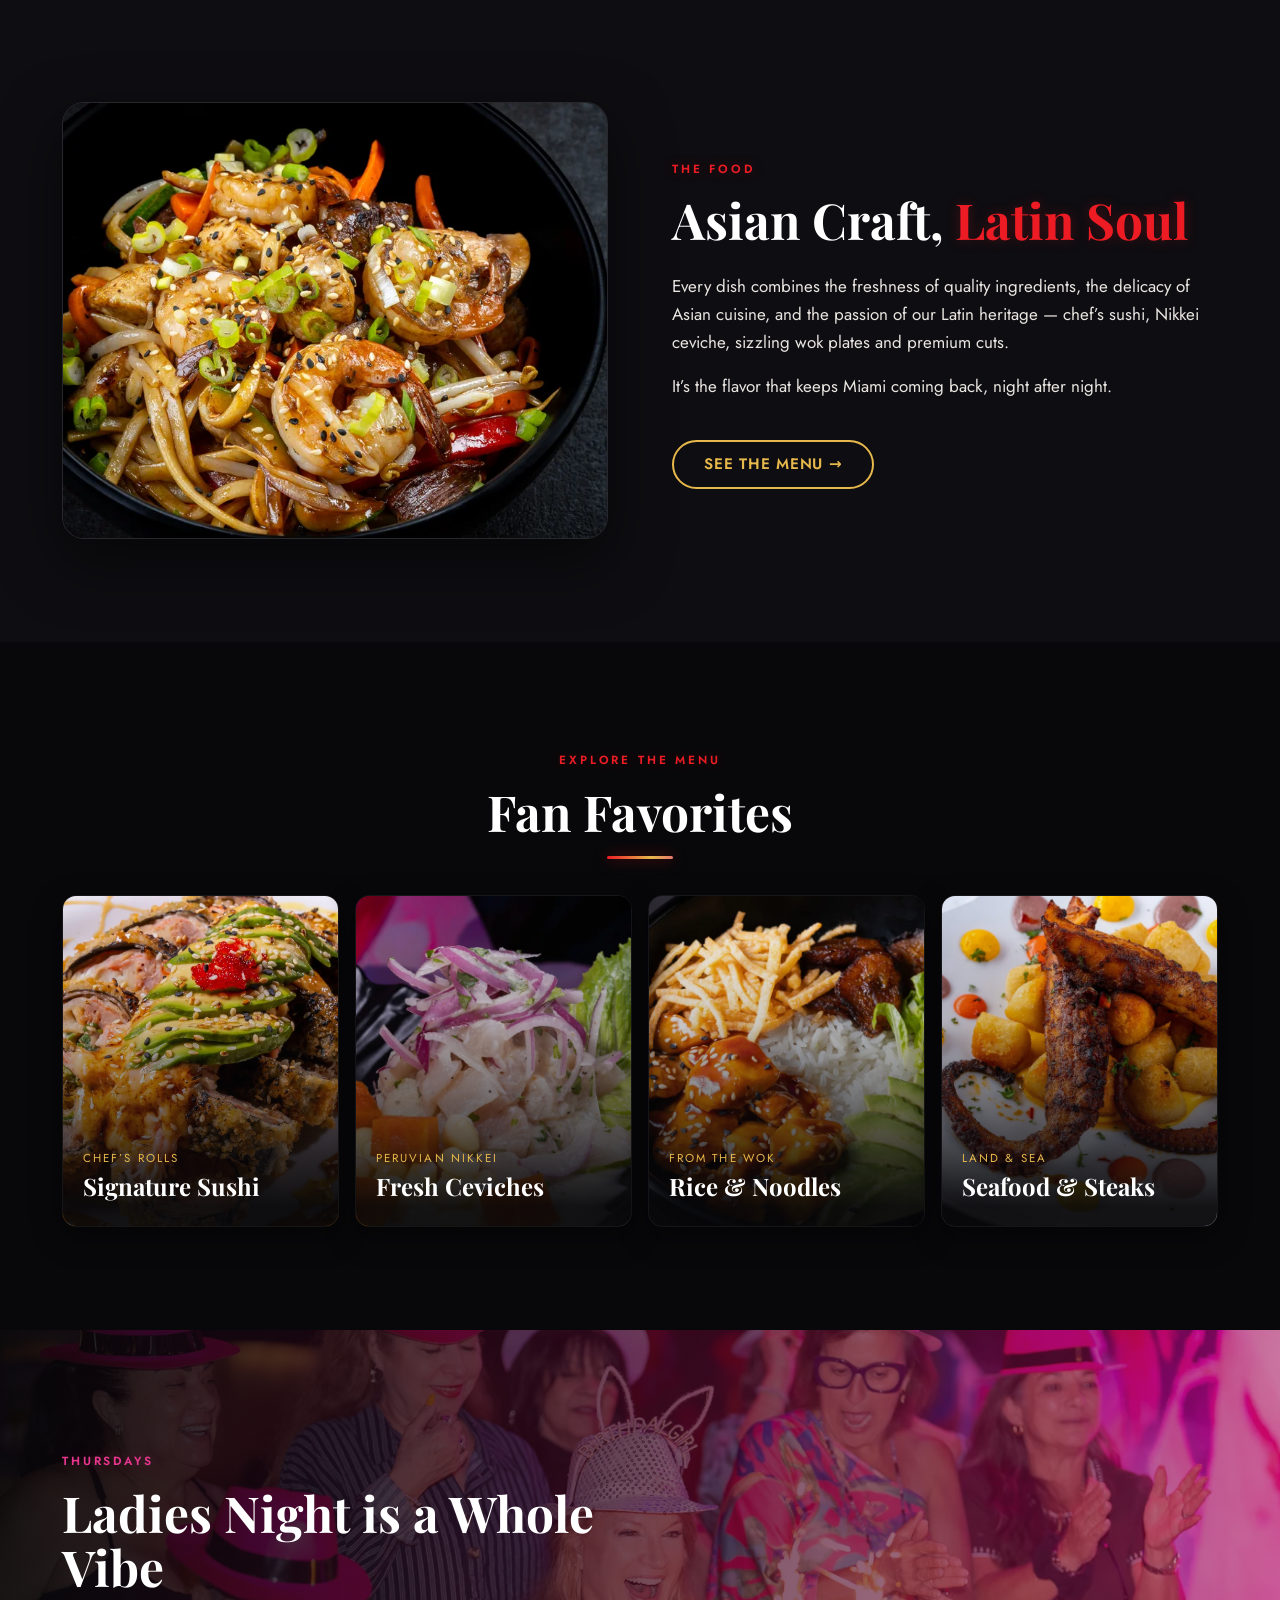
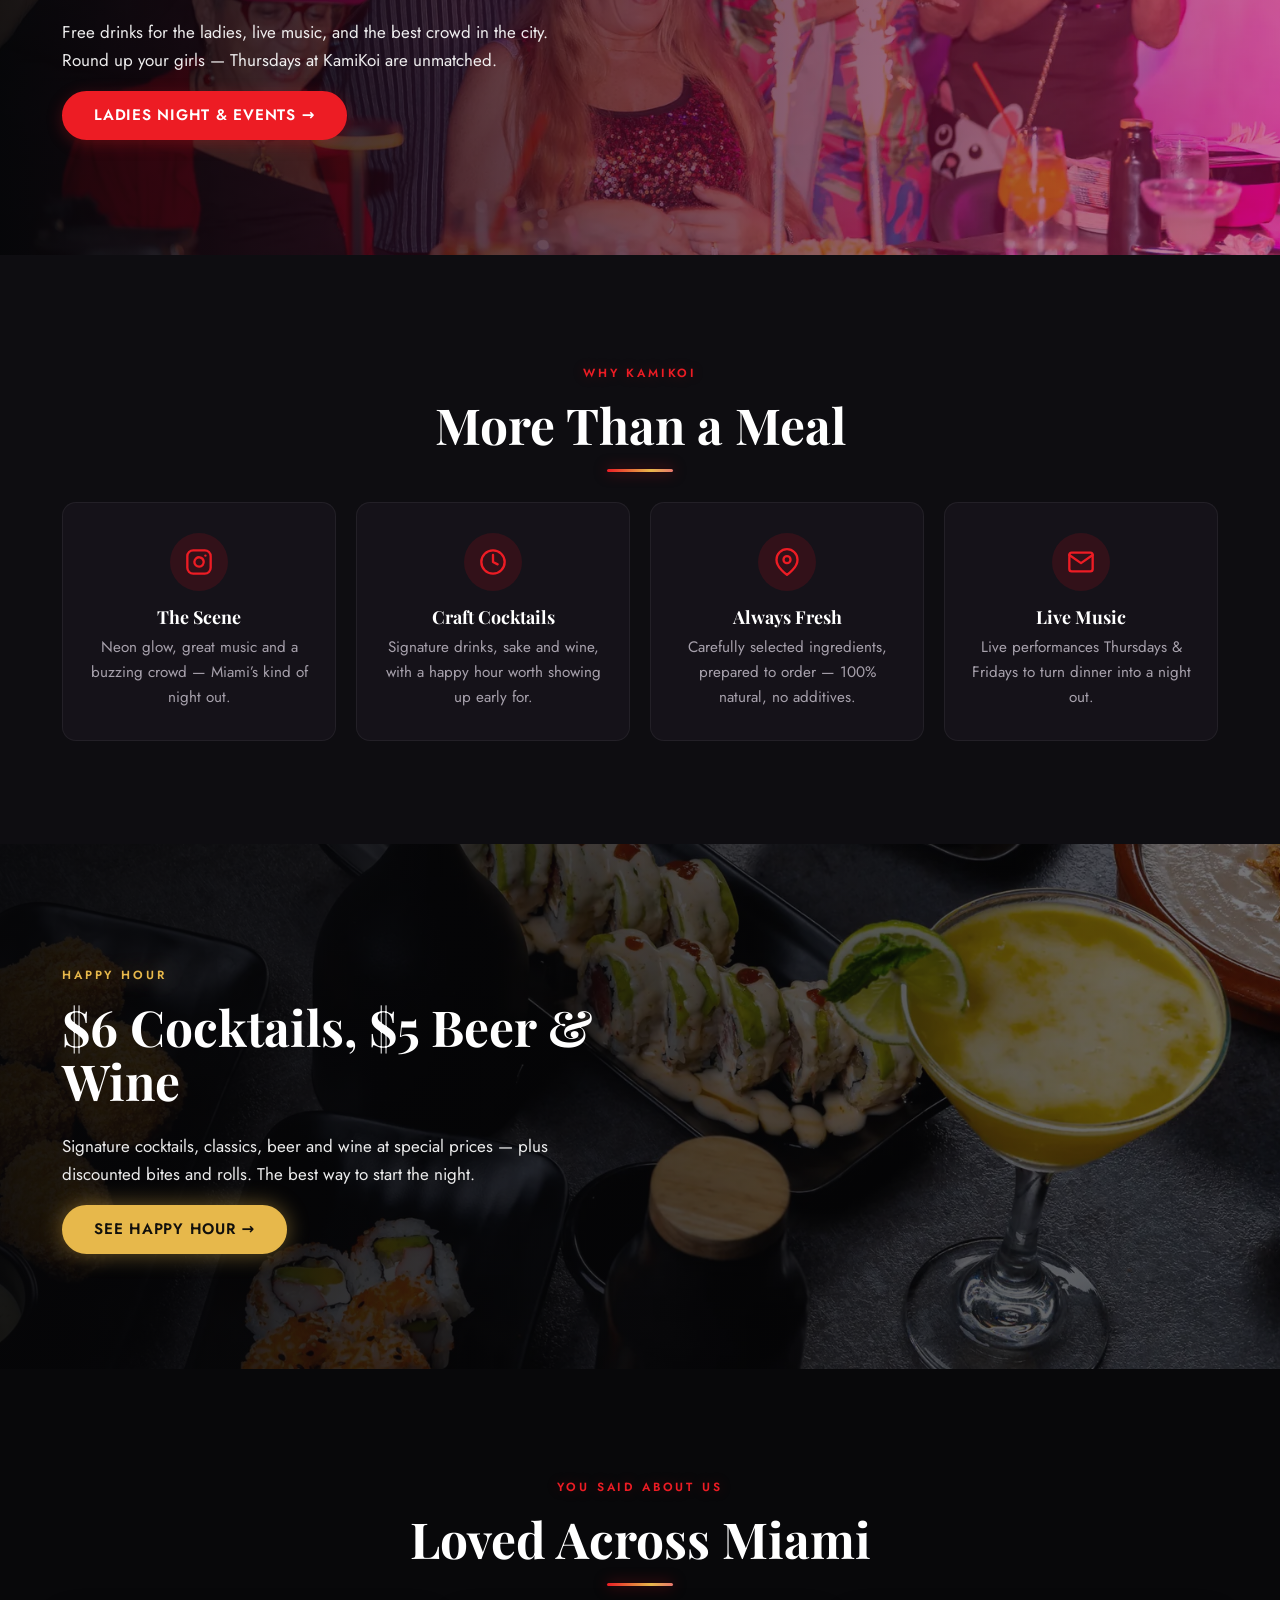
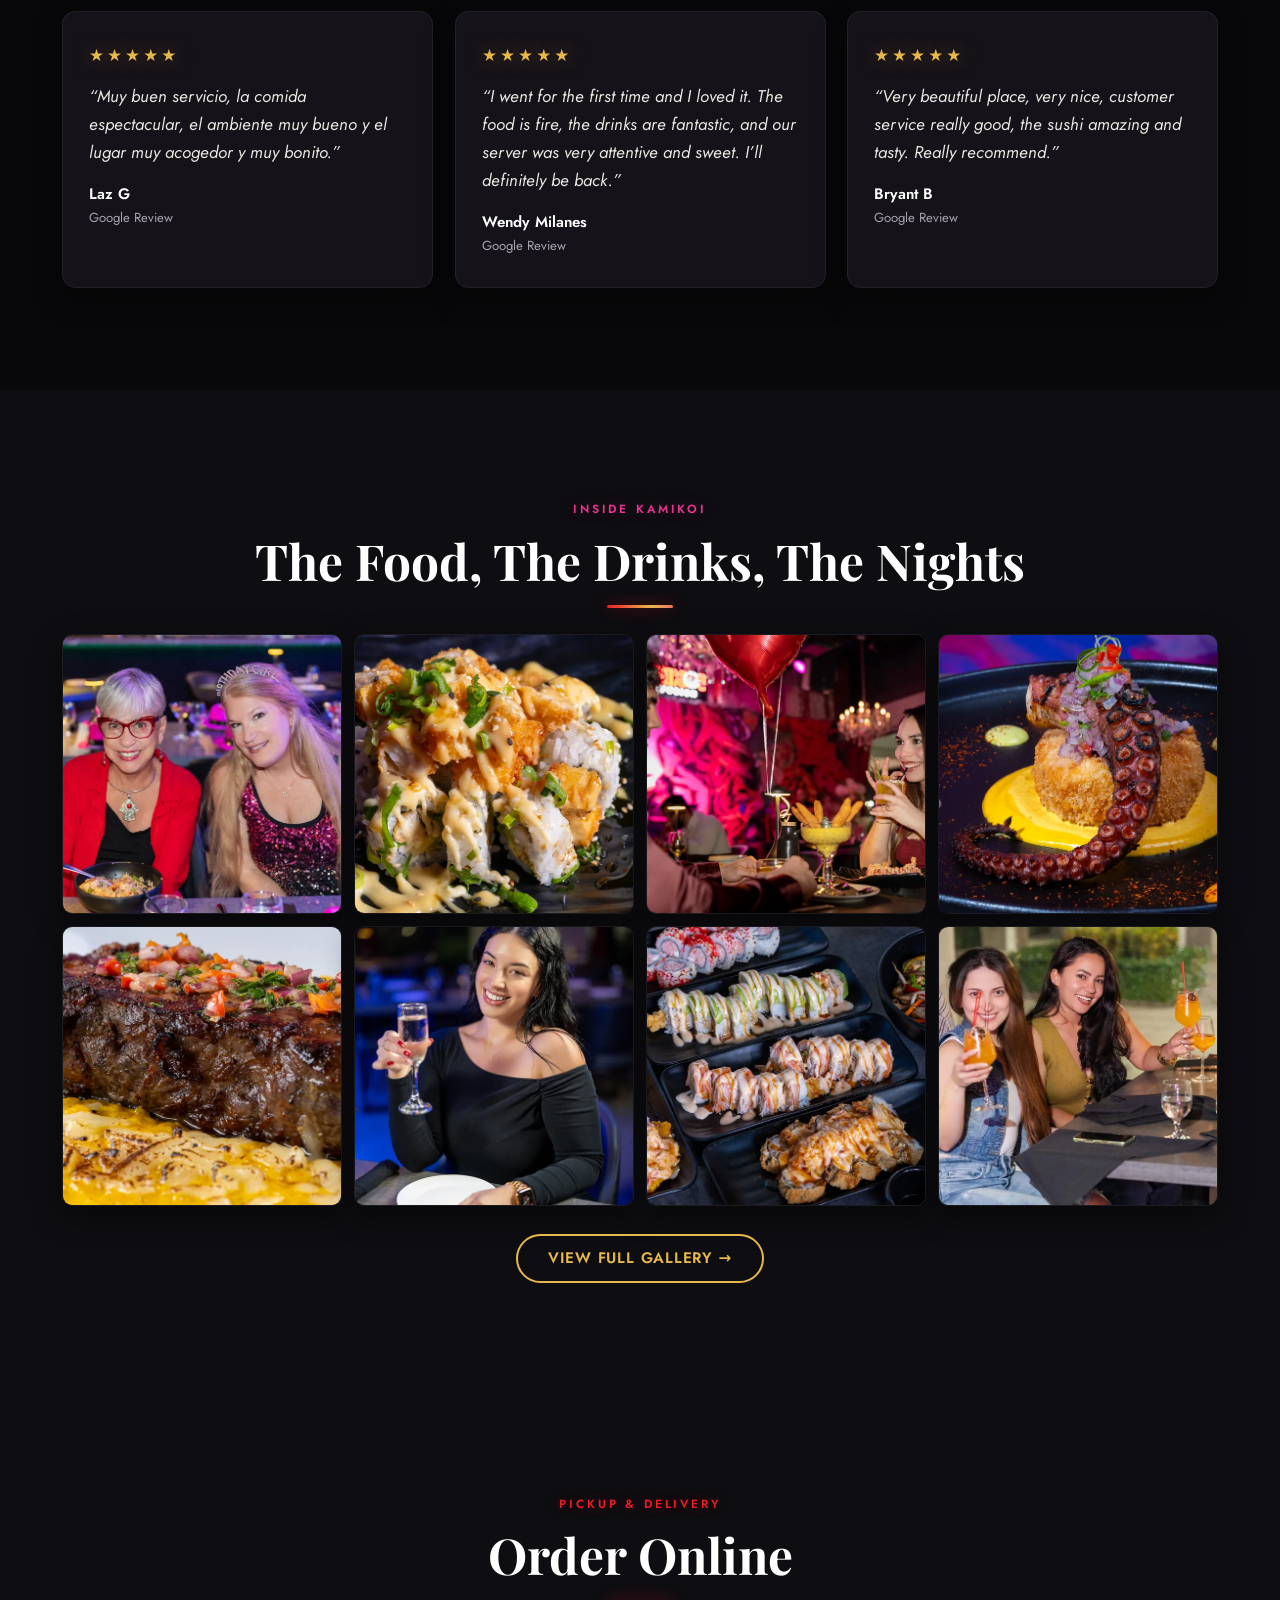
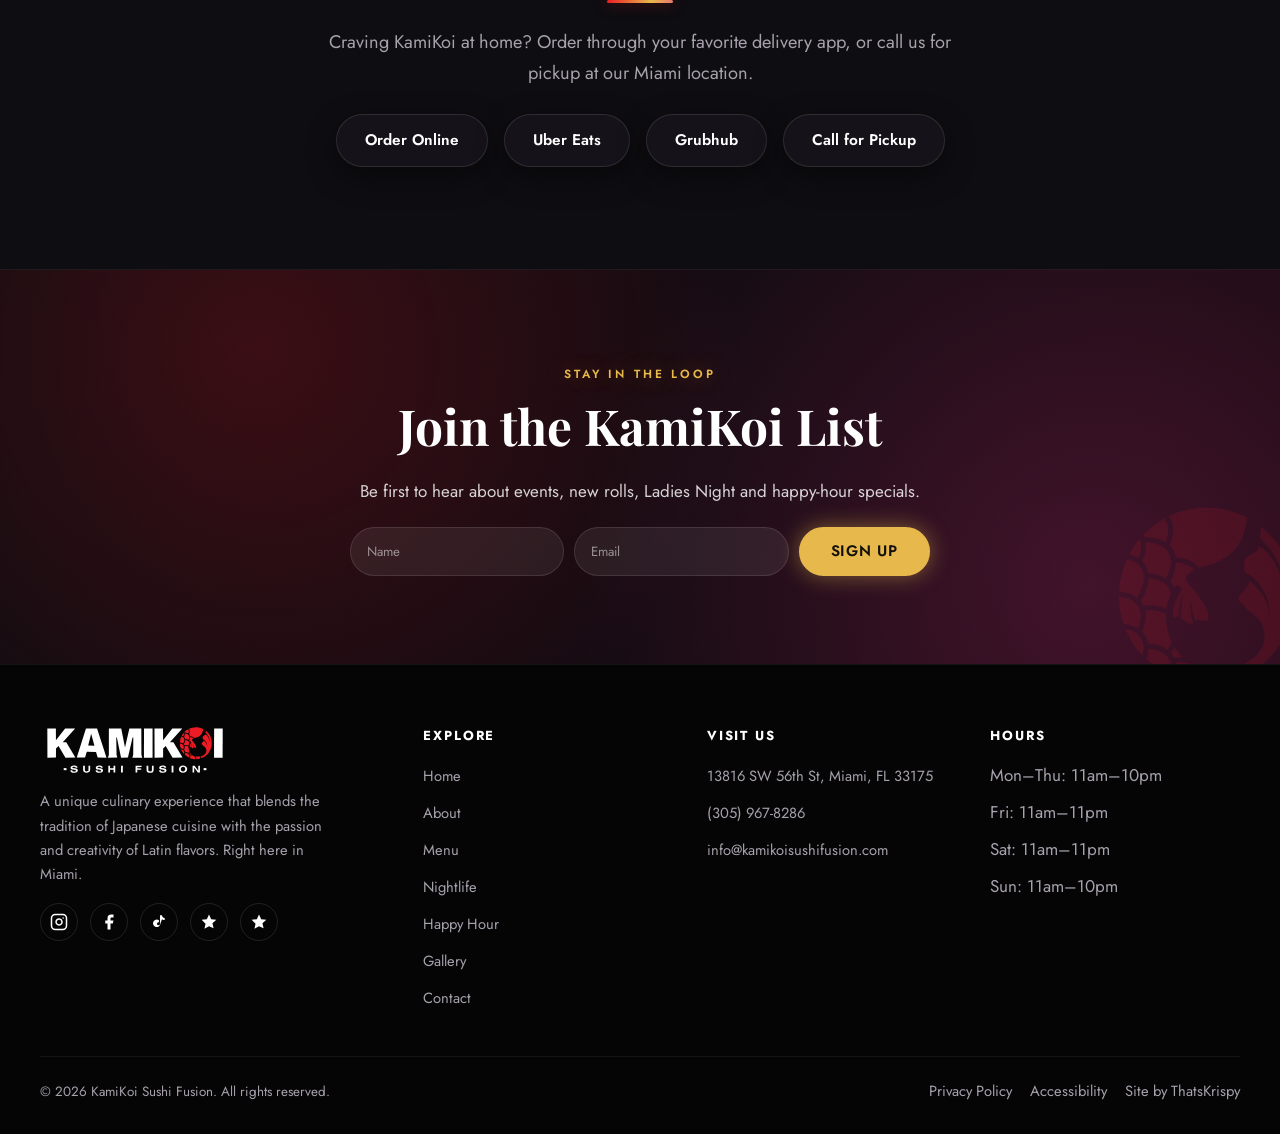
==== commit 1a3707e5: "v2.7 — fix white logo: carve real transparent counters in A and FUSION O (even-odd) + native order/Y" ====
--- a/index.html
+++ b/index.html
@@ -152,9 +152,9 @@
       <h2 id="order-h">Order Online</h2>
       <p class="lead" style="max-width:640px;margin:0 auto">Craving KamiKoi at home? Order through your favorite delivery app, or call us for pickup at our Miami location.</p>
       <div class="order-row">
-        <a href="https://www.doordash.com/" target="_blank" rel="noopener noreferrer" class="order-chip">DoorDash</a>
-        <a href="https://www.ubereats.com/" target="_blank" rel="noopener noreferrer" class="order-chip">Uber Eats</a>
-        <a href="https://www.grubhub.com/" target="_blank" rel="noopener noreferrer" class="order-chip">Grubhub</a>
+        <a href="https://www.toasttab.com/local/order/kami-koi-sushi-fusion-13816-southwest-56th-street" target="_blank" rel="noopener noreferrer" class="order-chip">Order Online</a>
+        <a href="https://www.ubereats.com/store/kami-koi-sushi-fusion/H_1ltwIhQrSnu_xtrYCXhA" target="_blank" rel="noopener noreferrer" class="order-chip">Uber Eats</a>
+        <a href="https://www.grubhub.com/restaurant/kami-koi-sushi-fusion-13816-sw-56th-st-miami/10610608" target="_blank" rel="noopener noreferrer" class="order-chip">Grubhub</a>
         <a href="tel:3059678286" class="order-chip">Call for Pickup</a>
       </div>
     </div>
@@ -182,6 +182,7 @@
         <a href="https://www.instagram.com/kamikoisushifusion/" target="_blank" rel="noopener noreferrer" aria-label="Instagram"><svg viewBox="0 0 24 24" fill="none" stroke="currentColor" stroke-width="2" stroke-linecap="round" stroke-linejoin="round" aria-hidden="true"><rect x="2" y="2" width="20" height="20" rx="5"/><path d="M16 11.37A4 4 0 1112.63 8 4 4 0 0116 11.37z"/><line x1="17.5" y1="6.5" x2="17.51" y2="6.5"/></svg></a>
         <a href="https://www.facebook.com/profile.php?id=61574384591433" target="_blank" rel="noopener noreferrer" aria-label="Facebook"><svg viewBox="0 0 24 24" fill="currentColor" aria-hidden="true"><path d="M18 2h-3a5 5 0 00-5 5v3H7v4h3v8h4v-8h3l1-4h-4V7a1 1 0 011-1h3z"/></svg></a>
         <a href="https://www.tiktok.com/@kamikoisushifusion.0" target="_blank" rel="noopener noreferrer" aria-label="TikTok"><svg viewBox="0 0 24 24" fill="currentColor" aria-hidden="true"><path d="M16 8.2a6 6 0 003.6 1.2V6.7a3.3 3.3 0 01-2.4-1A3.3 3.3 0 0116 3h-2.7v11.3a2 2 0 11-2-2c.2 0 .4 0 .6.1V9.6a5 5 0 102.1 4.1z"/></svg></a>
+        <a href="https://www.yelp.com/biz/kami-koi-sushi-fusion-kendale-lakes" target="_blank" rel="noopener noreferrer" aria-label="Yelp"><svg viewBox="0 0 24 24" fill="currentColor" aria-hidden="true"><path d="M12 2l2.9 6.3 6.9.7-5.2 4.6 1.5 6.8L12 17.8 5.9 21l1.5-6.8L2.2 9l6.9-.7z"/></svg></a>
       </div>
     </div>
     <div>
--- a/css/style.css
+++ b/css/style.css
@@ -8,8 +8,8 @@
   --ink-2:#0E0D11;
   --ink-3:#151219;
   --ink-4:#1E1A24;
-  --crimson:#E4141F;
-  --crimson-d:#B30F18;
+  --crimson:#ed1c24;
+  --crimson-d:#c2121b;
   --gold:#E7B84B;
   --gold-d:#C99A32;
   --magenta:#E8368F;
@@ -18,7 +18,7 @@
   --muted:#A7A1AC;
   --line:rgba(255,255,255,.11);
   --line-2:rgba(255,255,255,.06);
-  --glow-red:0 0 24px rgba(228,20,31,.55);
+  --glow-red:0 0 13px rgba(237,28,36,.26);
   --glow-gold:0 0 22px rgba(231,184,75,.45);
   --glow-mag:0 0 24px rgba(232,54,143,.5);
   --shadow:0 22px 60px rgba(0,0,0,.55);
@@ -68,7 +68,7 @@
 /* ---------- BUTTONS ---------- */
 .btn{display:inline-flex;align-items:center;gap:.5em;font-family:var(--ff-sans);font-weight:600;font-size:.95rem;letter-spacing:.05em;text-transform:uppercase;padding:15px 30px;border-radius:50px;border:2px solid transparent;cursor:pointer;transition:.22s ease;line-height:1}
 .btn-primary{background:var(--crimson);color:#fff;border-color:var(--crimson);box-shadow:var(--glow-red)}
-.btn-primary:hover{background:var(--crimson-d);border-color:var(--crimson-d);transform:translateY(-2px);box-shadow:0 0 34px rgba(228,20,31,.75)}
+.btn-primary:hover{background:var(--crimson-d);border-color:var(--crimson-d);transform:translateY(-2px);box-shadow:0 6px 22px rgba(237,28,36,.42)}
 .btn-gold{background:var(--gold);color:#12100c;border-color:var(--gold);box-shadow:var(--glow-gold)}
 .btn-gold:hover{background:var(--gold-d);border-color:var(--gold-d);transform:translateY(-2px)}
 .btn-outline-white{background:transparent;color:#fff;border-color:rgba(255,255,255,.55)}
@@ -179,6 +179,20 @@
 .gallery-grid img{width:100%;aspect-ratio:1;object-fit:cover;border-radius:10px;transition:.3s;box-shadow:var(--shadow-sm);border:1px solid var(--line-2)}
 .gallery-grid img:hover{transform:scale(1.04);box-shadow:var(--glow-mag);border-color:var(--magenta)}
 
+/* ---------- LIGHTBOX ---------- */
+.gallery-grid img{cursor:zoom-in}
+.kk-lb{position:fixed;inset:0;z-index:5000;display:flex;align-items:center;justify-content:center;padding:26px;background:rgba(5,5,7,.93);backdrop-filter:blur(6px);opacity:0;transition:opacity .25s ease}
+.kk-lb.open{opacity:1}
+.kk-lb__img{max-width:min(92vw,900px);max-height:80vh;border-radius:12px;box-shadow:0 30px 90px rgba(0,0,0,.8),0 0 40px rgba(232,54,143,.16);border:1px solid var(--line)}
+.kk-lb__count{position:absolute;left:50%;bottom:20px;transform:translateX(-50%);color:rgba(255,255,255,.72);font-size:.86rem;letter-spacing:.14em}
+.kk-lb__btn{position:absolute;display:grid;place-items:center;width:48px;height:48px;border-radius:50%;background:rgba(255,255,255,.08);border:1px solid var(--line);color:#fff;cursor:pointer;transition:.2s;padding:0}
+.kk-lb__btn:hover{background:var(--crimson);border-color:var(--crimson);box-shadow:var(--glow-red)}
+.kk-lb__btn svg{width:22px;height:22px}
+.kk-lb__close{top:18px;right:18px}
+.kk-lb__prev{left:14px;top:50%;transform:translateY(-50%)}
+.kk-lb__next{right:14px;top:50%;transform:translateY(-50%)}
+@media(max-width:600px){.kk-lb{padding:12px}.kk-lb__prev{left:8px}.kk-lb__next{right:8px}.kk-lb__btn{width:42px;height:42px}}
+
 /* ---------- REVIEWS ---------- */
 .reviews{display:grid;grid-template-columns:repeat(3,1fr);gap:22px;margin-top:18px}
 .review{background:var(--ink-3);border:1px solid var(--line-2);border-radius:var(--radius);padding:30px 26px;box-shadow:var(--shadow-sm)}
@@ -325,10 +339,14 @@
   .hero__overlay{background:linear-gradient(180deg,rgba(6,6,8,.5),rgba(6,6,8,.85))}
   .hero p{font-size:1.08rem}
   .navbar__order{display:none}
+  /* on mobile the call button becomes the primary nav CTA */
+  .navbar__right .navbar__icon-btn[href^="tel"]{background:var(--crimson);border-color:var(--crimson);color:#fff;box-shadow:0 3px 14px rgba(237,28,36,.3)}
 }
 @media(max-width:430px){
   .cat-grid,.feature-grid,.specials-grid,.footer__grid{grid-template-columns:1fr}
   .btn{padding:14px 24px;font-size:.88rem}
+  /* declutter the smallest screens — Instagram stays in footer + mobile menu */
+  .navbar__right .navbar__icon-btn[aria-label="Instagram"]{display:none}
 }
 /* ============================================================ NEON + TICKER */
 .ticker{position:relative;background:linear-gradient(90deg,var(--ink-2),#180a12,var(--ink-2));border-top:1px solid rgba(228,20,31,.55);border-bottom:1px solid rgba(232,54,143,.55);overflow:hidden;padding:15px 0;box-shadow:inset 0 0 34px rgba(228,20,31,.28)}
@@ -344,16 +362,21 @@
 @keyframes tickerscroll{from{transform:translateX(0)}to{transform:translateX(-50%)}}
 
 @keyframes glowpulse{0%,100%{box-shadow:0 0 16px rgba(228,20,31,.5)}50%{box-shadow:0 0 32px rgba(228,20,31,.85)}}
-.btn-primary{animation:glowpulse 2.6s ease-in-out infinite}
+.btn-primary{animation:none}
 .btn-primary:hover{animation:none}
 @keyframes tagpulse{0%,100%{box-shadow:0 0 16px rgba(232,54,143,.4)}50%{box-shadow:0 0 30px rgba(232,54,143,.8)}}
-.hero__tag{animation:tagpulse 3s ease-in-out infinite}
+/* staggered hero entrance on page load */
+@keyframes heroin{from{opacity:0;transform:translateY(28px)}to{opacity:1;transform:none}}
+.hero__tag{animation:tagpulse 3s ease-in-out infinite,heroin .7s cubic-bezier(.16,.84,.44,1) .08s both}
+.hero h1{animation:heroin .8s cubic-bezier(.16,.84,.44,1) .2s both}
+.hero p{animation:heroin .8s cubic-bezier(.16,.84,.44,1) .34s both}
+.hero__btns{animation:heroin .8s cubic-bezier(.16,.84,.44,1) .48s both}
 @keyframes flareflicker{0%,100%{opacity:1;text-shadow:0 0 22px rgba(231,184,75,.65)}45%{opacity:.86;text-shadow:0 0 10px rgba(231,184,75,.35)}55%{opacity:1;text-shadow:0 0 32px rgba(231,184,75,.95)}}
 .hero h1 .flare{animation:flareflicker 4.5s ease-in-out infinite}
 @keyframes edgeflow{0%{background-position:0 50%}100%{background-position:200% 50%}}
 .section--edge::before{background:linear-gradient(90deg,transparent,var(--crimson),var(--gold),var(--magenta),var(--crimson),transparent);background-size:200% auto;animation:edgeflow 6s linear infinite;height:2px;opacity:.85}
 .special:hover::before{height:4px}
-.navbar__order{animation:glowpulse 3.2s ease-in-out infinite}
+.navbar__order{animation:none}
 .navbar__order:hover{animation:none}
 
 /* ============================================================ FX LAYER v4 — bold, high-energy (global)
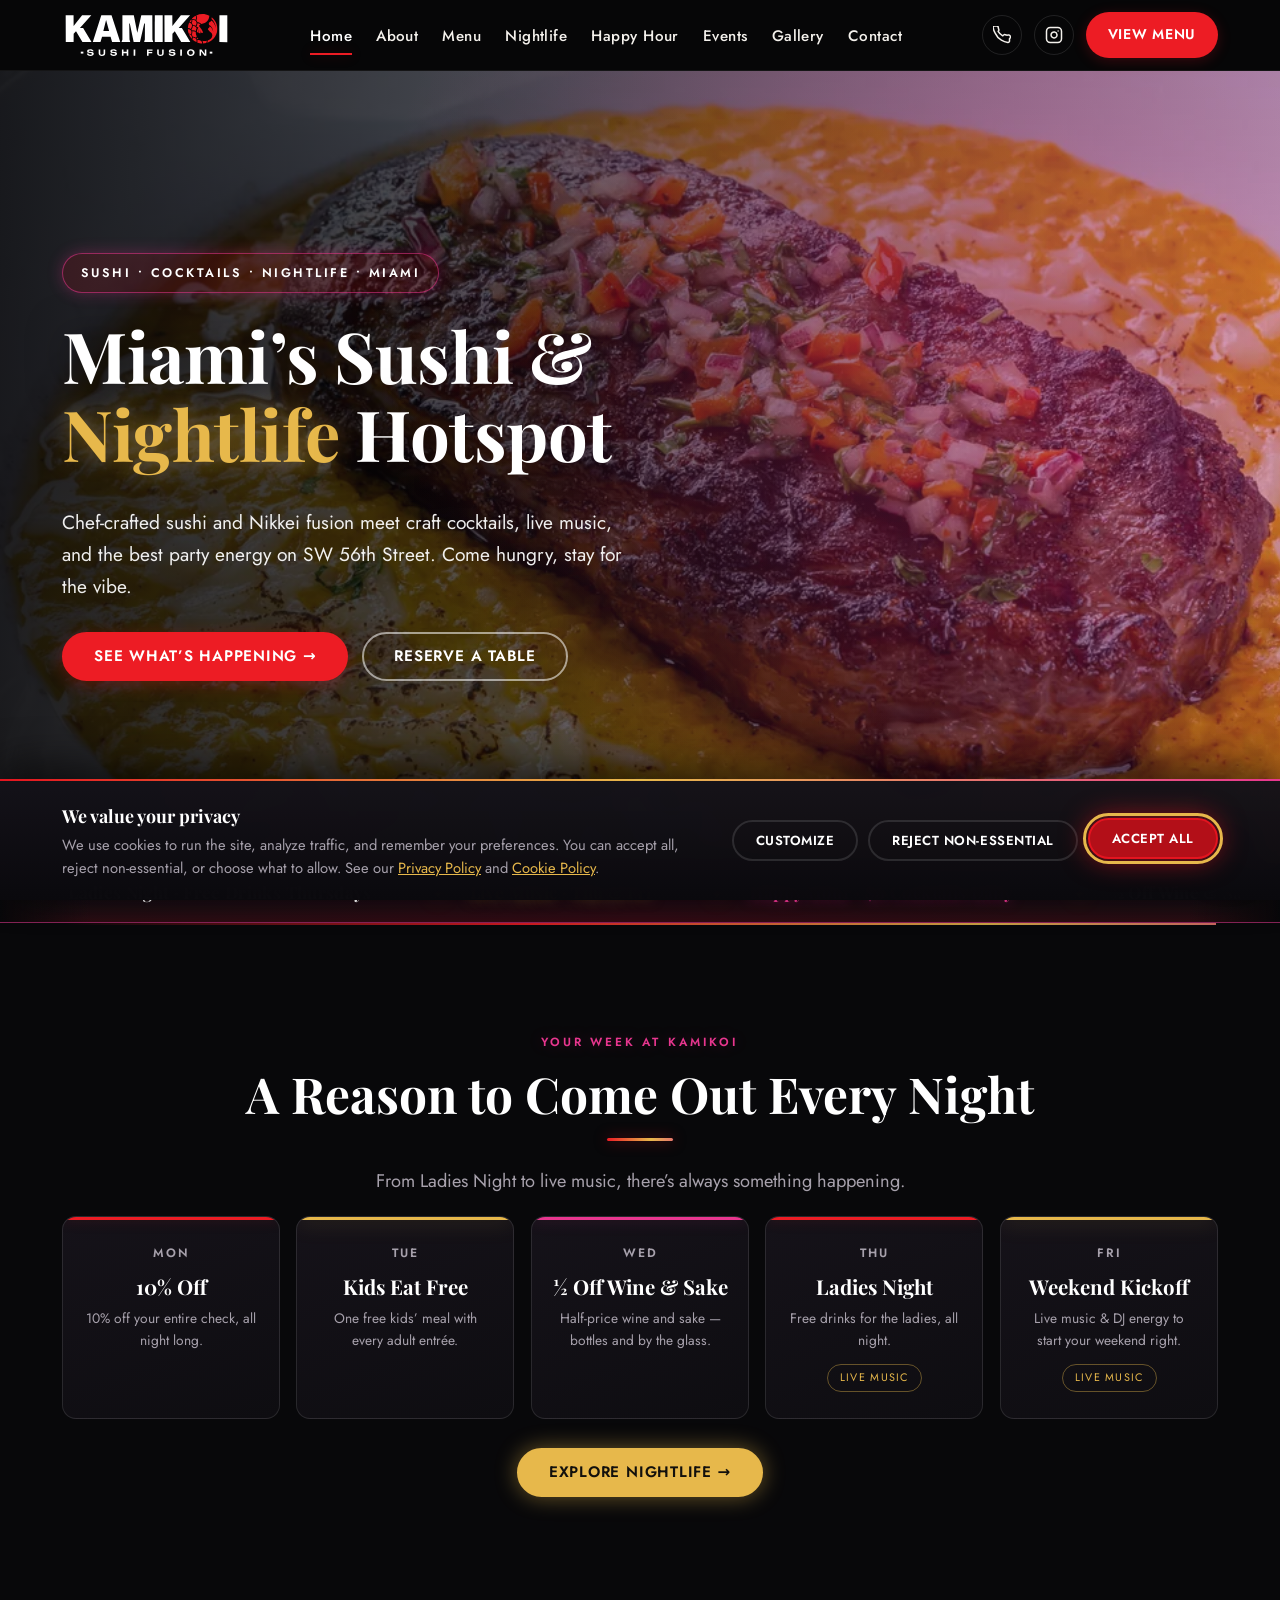
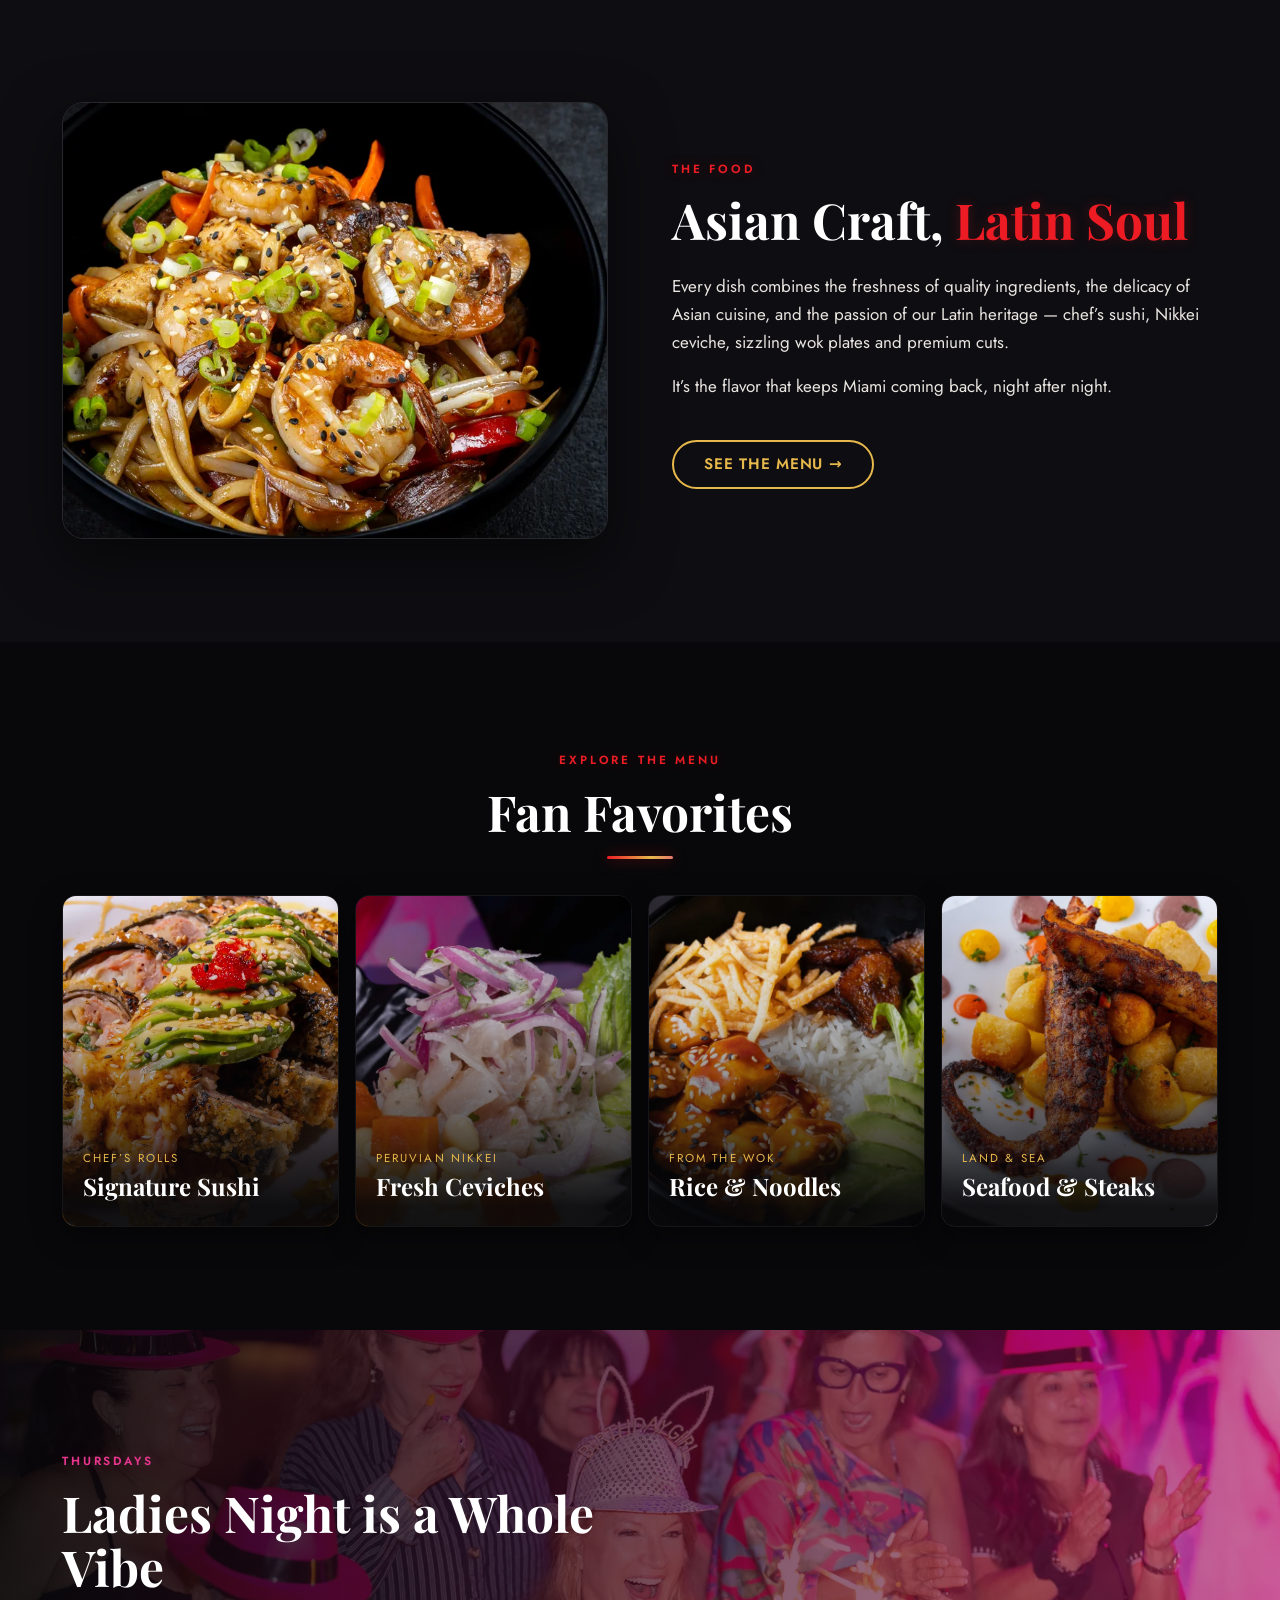
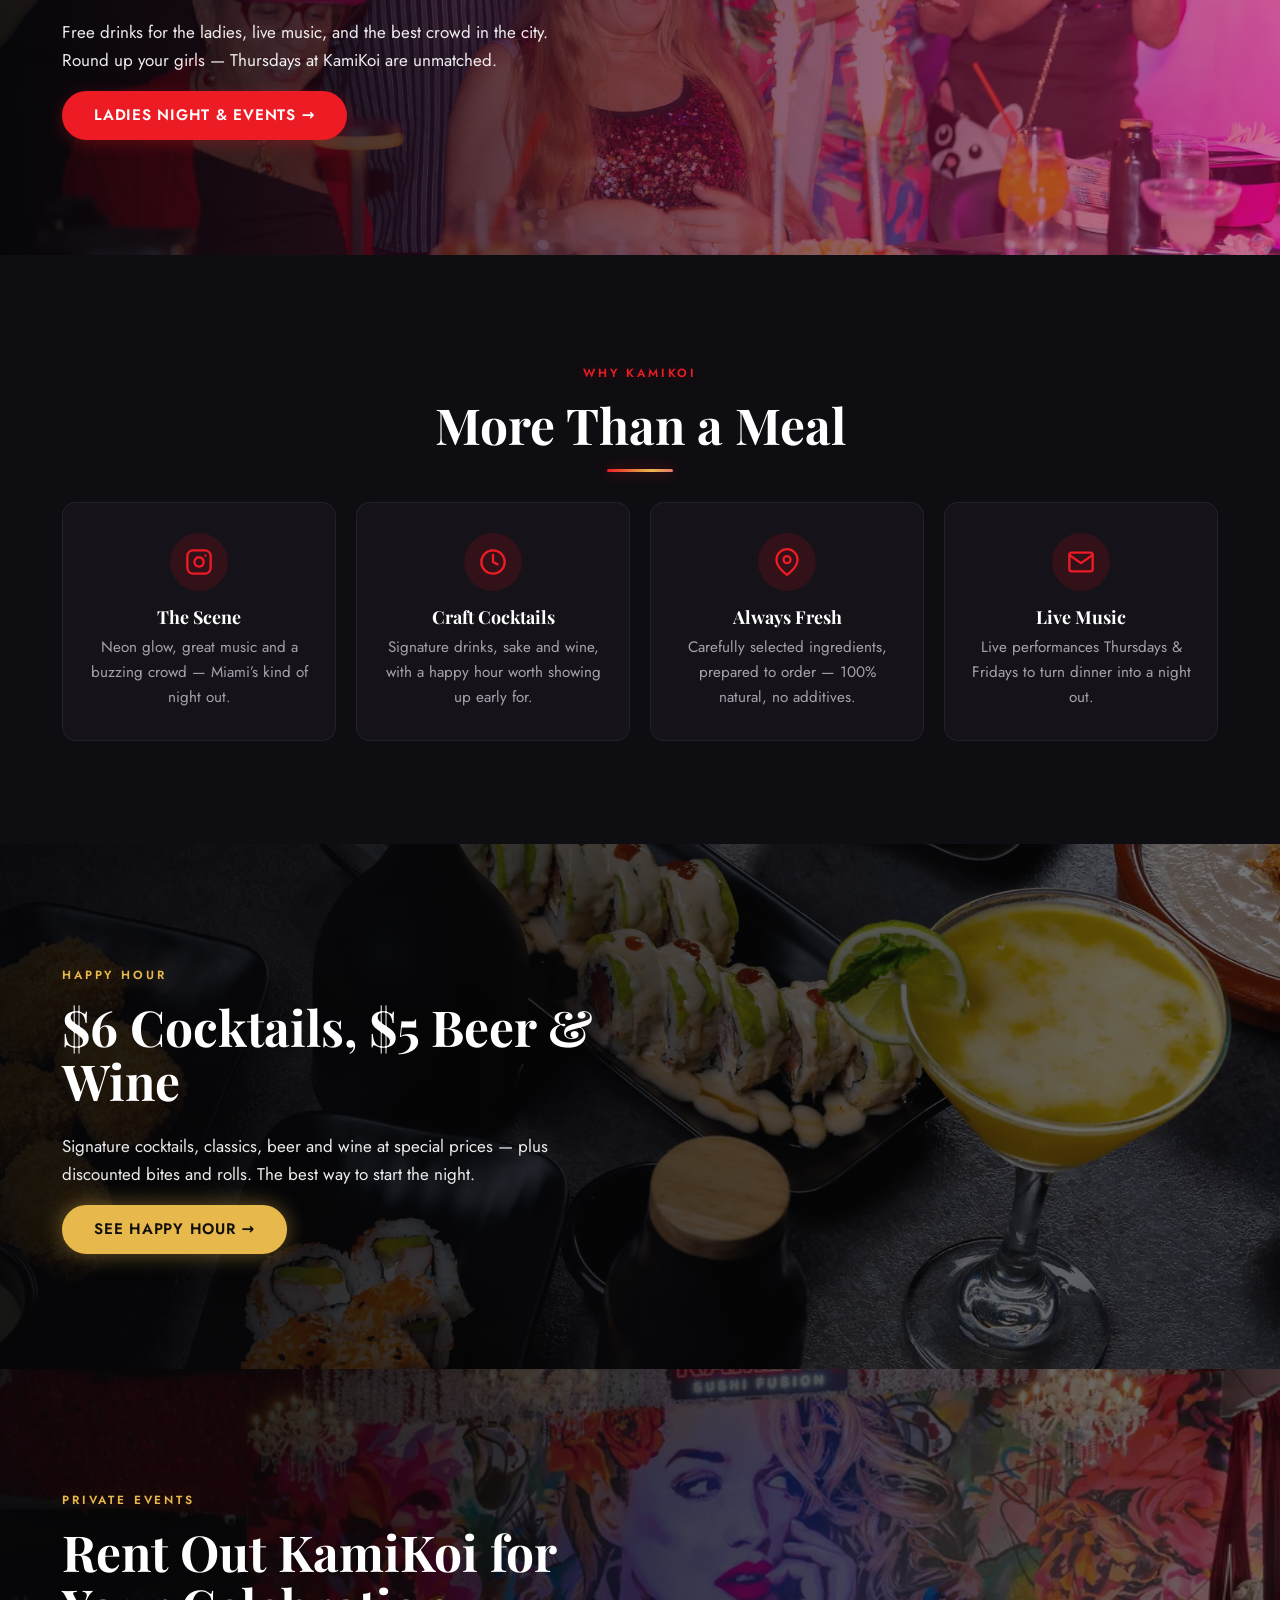
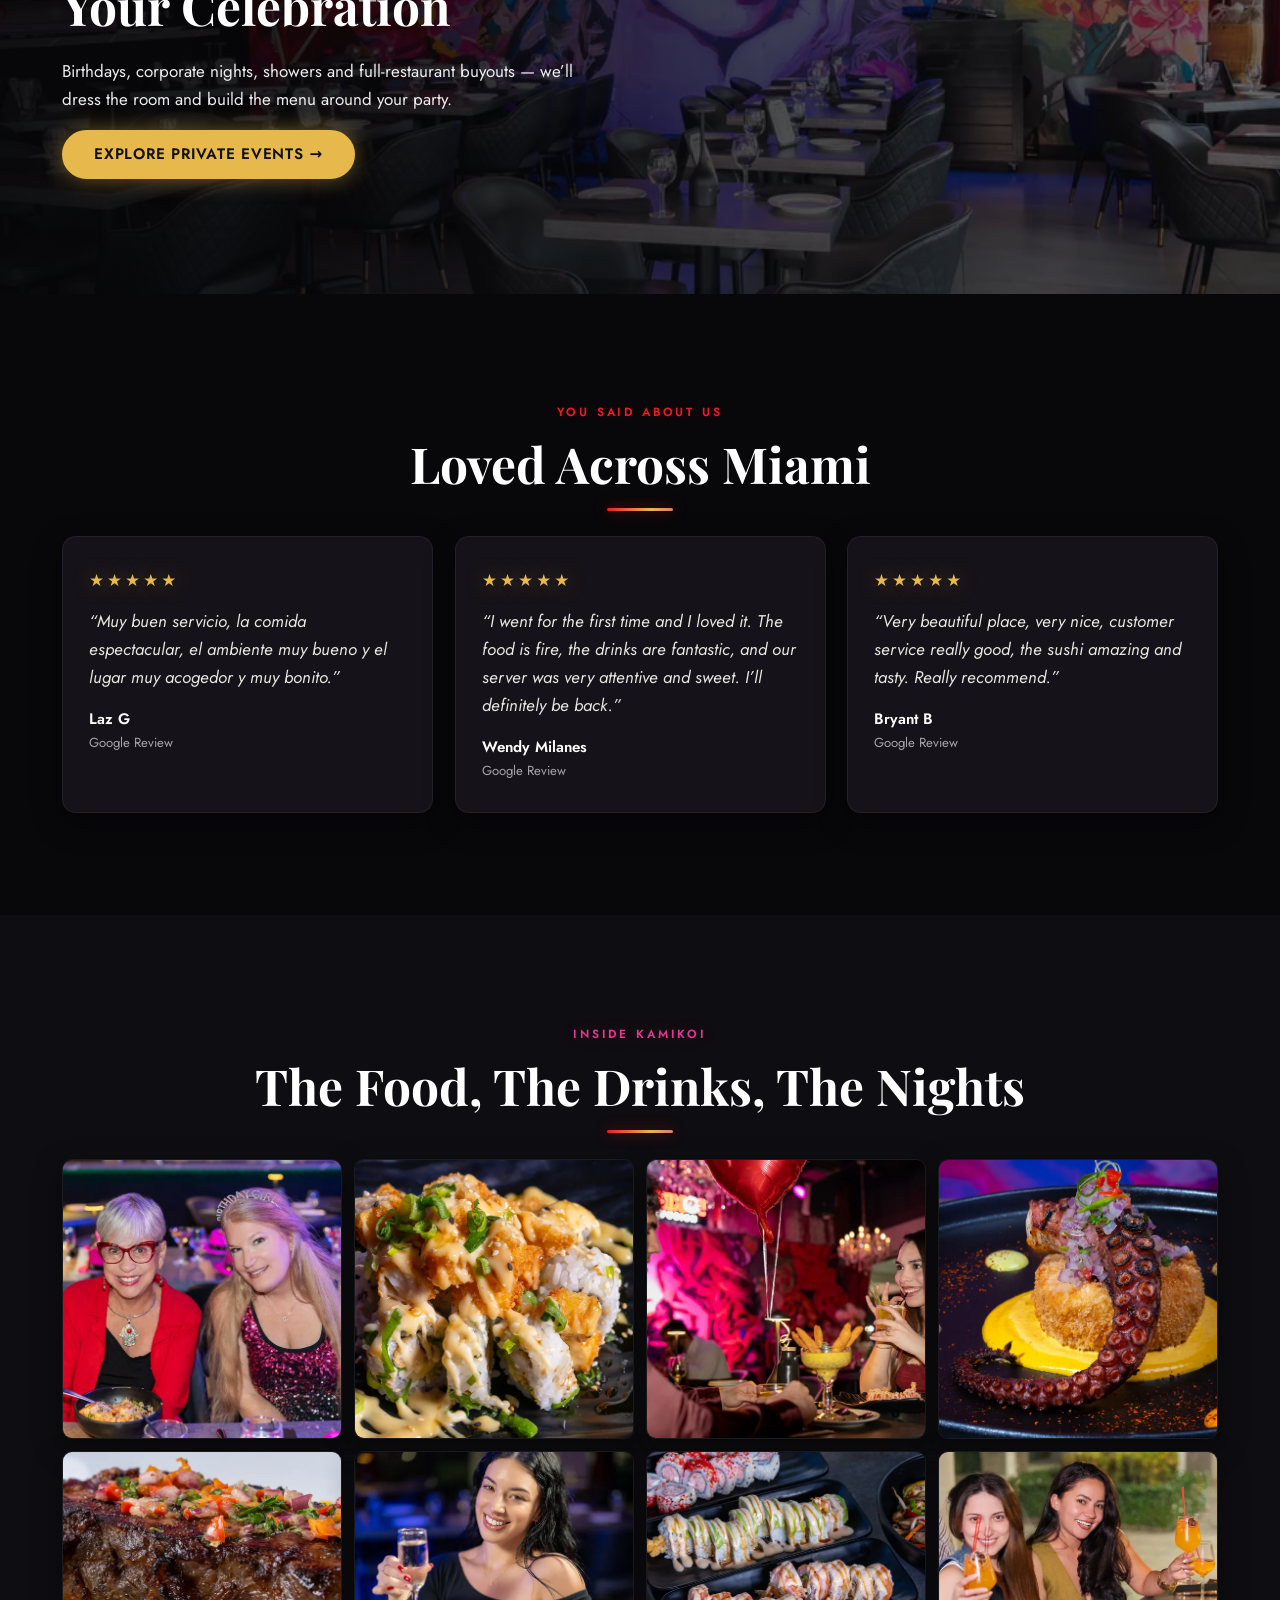
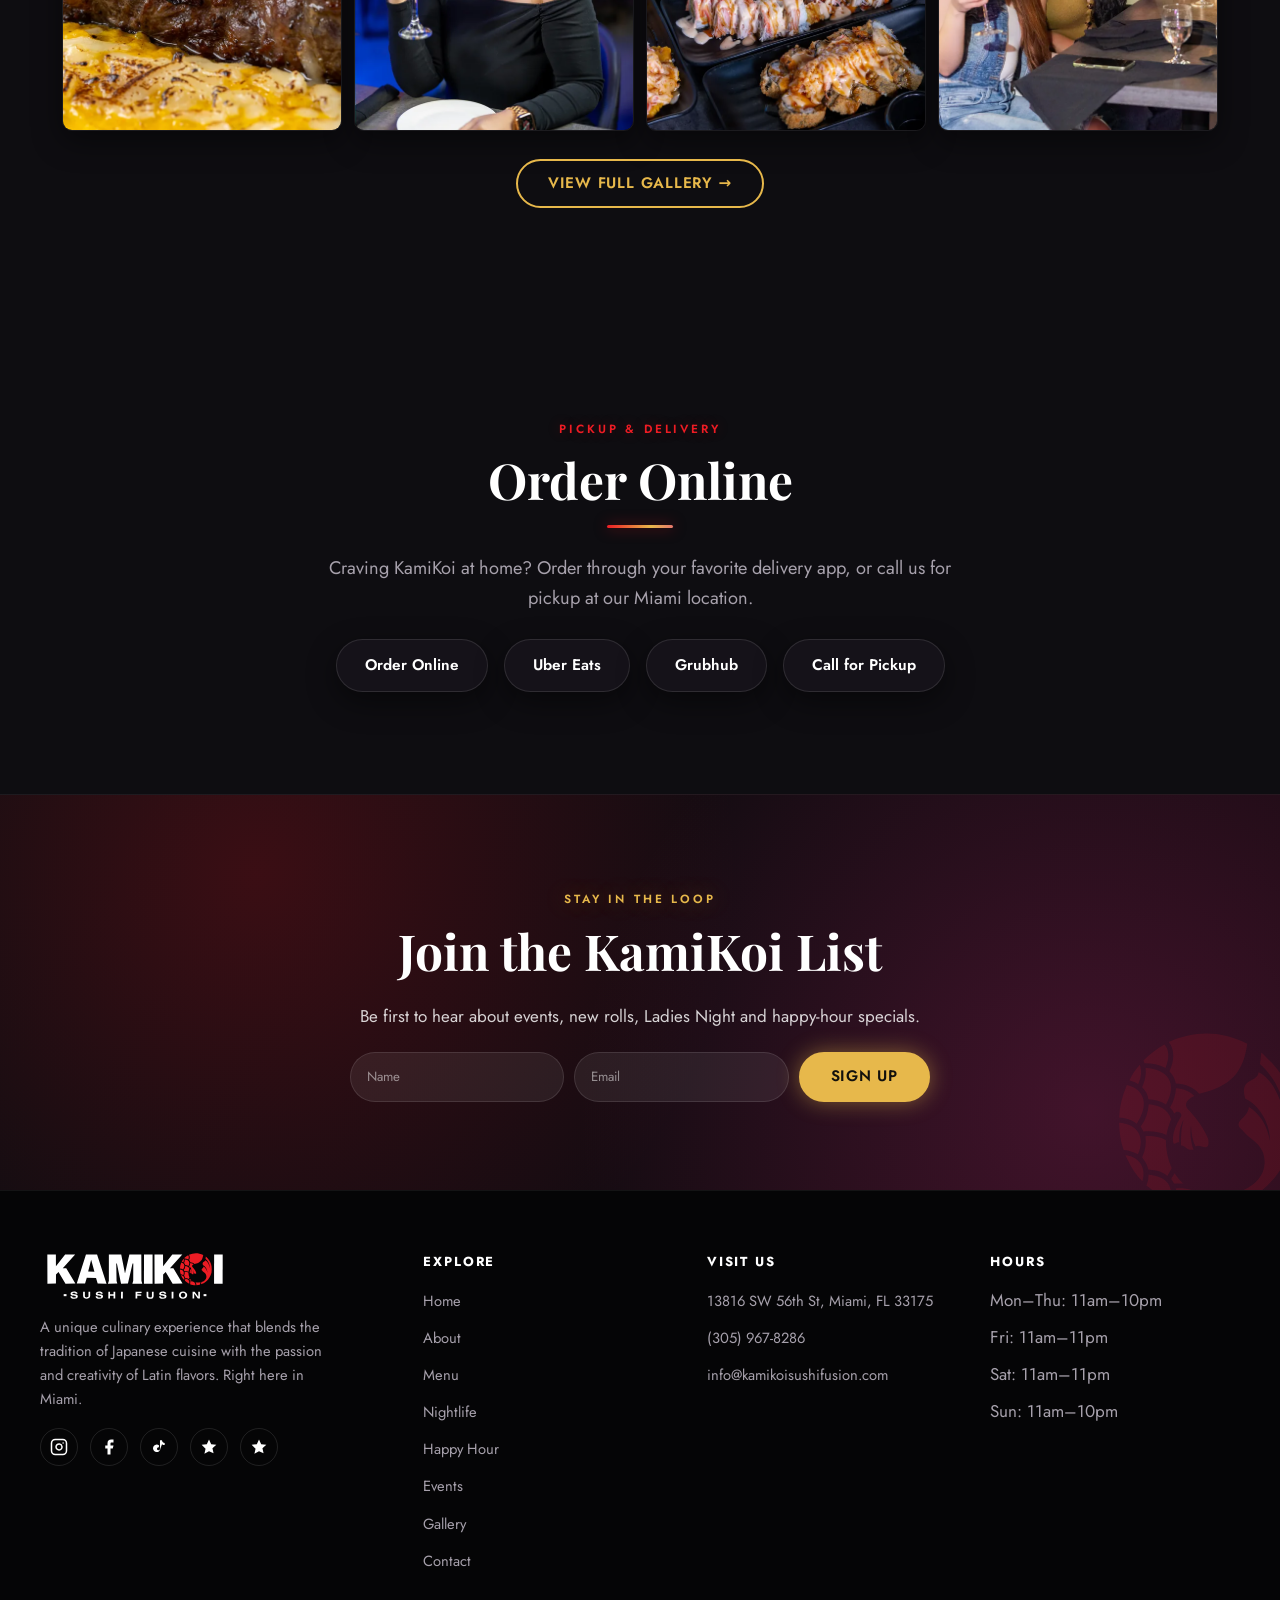
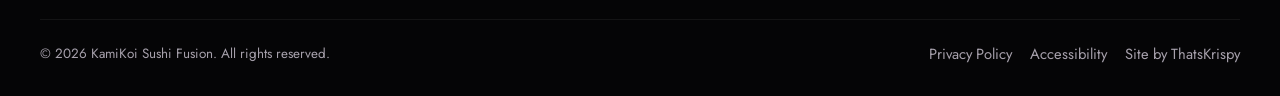
==== commit 9aac7397: "v2.8 — add Events page (private rentals/buyouts) + more food photography, fewer empty-restaurant rep" ====
--- a/index.html
+++ b/index.html
@@ -28,7 +28,7 @@
       <a href="index.html" class="navbar__logo" aria-label="KamiKoi Sushi Fusion - Home">
         <img src="assets/logos/logo-white.svg?v=20260701b" alt="KamiKoi Sushi Fusion" width="190" height="52">
       </a>
-      <ul class="navbar__links" role="list"><li><a href="index.html" class="active">Home</a></li><li><a href="about.html">About</a></li><li><a href="menu.html">Menu</a></li><li><a href="nightlife.html">Nightlife</a></li><li><a href="happy-hour.html">Happy Hour</a></li><li><a href="gallery.html">Gallery</a></li><li><a href="contact.html">Contact</a></li></ul>
+      <ul class="navbar__links" role="list"><li><a href="index.html" class="active">Home</a></li><li><a href="about.html">About</a></li><li><a href="menu.html">Menu</a></li><li><a href="nightlife.html">Nightlife</a></li><li><a href="happy-hour.html">Happy Hour</a></li><li><a href="events.html">Events</a></li><li><a href="gallery.html">Gallery</a></li><li><a href="contact.html">Contact</a></li></ul>
       <div class="navbar__right">
         <a href="tel:3059678286" class="navbar__icon-btn" aria-label="Call (305) 967-8286"><svg viewBox="0 0 24 24" fill="none" stroke="currentColor" stroke-width="2" stroke-linecap="round" stroke-linejoin="round" aria-hidden="true"><path d="M22 16.92v3a2 2 0 01-2.18 2 19.79 19.79 0 01-8.63-3.07A19.5 19.5 0 013.07 9.81 19.79 19.79 0 010 1.18 2 2 0 012 0h3a2 2 0 012 1.72c.13.96.36 1.9.7 2.81a2 2 0 01-.45 2.11L6.91 7.09a16 16 0 006 6l1.27-1.05a2 2 0 012.11-.45c.91.34 1.85.57 2.81.7A2 2 0 0122 16.92z"/></svg></a>
         <a href="https://www.instagram.com/kamikoisushifusion/" target="_blank" rel="noopener noreferrer" class="navbar__icon-btn" aria-label="Instagram"><svg viewBox="0 0 24 24" fill="none" stroke="currentColor" stroke-width="2" stroke-linecap="round" stroke-linejoin="round" aria-hidden="true"><rect x="2" y="2" width="20" height="20" rx="5"/><path d="M16 11.37A4 4 0 1112.63 8 4 4 0 0116 11.37z"/><line x1="17.5" y1="6.5" x2="17.51" y2="6.5"/></svg></a>
@@ -39,7 +39,7 @@
       </div>
     </div>
     <div class="navbar__mobile" id="mobile-nav" role="navigation" aria-label="Mobile navigation">
-      <a href="index.html">Home</a><a href="about.html">About</a><a href="menu.html">Menu</a><a href="nightlife.html">Nightlife</a><a href="happy-hour.html">Happy Hour</a><a href="gallery.html">Gallery</a><a href="contact.html">Contact</a>
+      <a href="index.html">Home</a><a href="about.html">About</a><a href="menu.html">Menu</a><a href="nightlife.html">Nightlife</a><a href="happy-hour.html">Happy Hour</a><a href="events.html">Events</a><a href="gallery.html">Gallery</a><a href="contact.html">Contact</a>
       <a href="tel:3059678286" class="navbar__order">Call (305) 967-8286</a>
     </div>
   </nav>
@@ -131,6 +131,17 @@
     </div></div>
   </div>
 
+  <div class="band" aria-labelledby="ev-band-h">
+    <div class="band__bg" style="background-image:url('assets/images/kamikoi-event-decor-setup.webp')" aria-hidden="true"></div>
+    <div class="band__overlay" aria-hidden="true"></div>
+    <div class="band__content"><div class="band__inner">
+      <span class="eyebrow eyebrow--gold">Private Events</span>
+      <h2 id="ev-band-h">Rent Out KamiKoi for Your Celebration</h2>
+      <p>Birthdays, corporate nights, showers and full-restaurant buyouts &mdash; we&rsquo;ll dress the room and build the menu around your party.</p>
+      <a href="events.html" class="btn btn-gold">Explore Private Events &rarr;</a>
+    </div></div>
+  </div>
+
   <section class="section" aria-labelledby="rev-h"><div class="container">
     <div class="text-center" style="margin-bottom:18px"><span class="eyebrow">You Said About Us</span><h2 id="rev-h">Loved Across Miami</h2></div>
     <div class="reviews">
@@ -187,7 +198,7 @@
     </div>
     <div>
       <h5>Explore</h5>
-      <ul><li><a href="index.html">Home</a></li><li><a href="about.html">About</a></li><li><a href="menu.html">Menu</a></li><li><a href="nightlife.html">Nightlife</a></li><li><a href="happy-hour.html">Happy Hour</a></li><li><a href="gallery.html">Gallery</a></li><li><a href="contact.html">Contact</a></li></ul>
+      <ul><li><a href="index.html">Home</a></li><li><a href="about.html">About</a></li><li><a href="menu.html">Menu</a></li><li><a href="nightlife.html">Nightlife</a></li><li><a href="happy-hour.html">Happy Hour</a></li><li><a href="events.html">Events</a></li><li><a href="gallery.html">Gallery</a></li><li><a href="contact.html">Contact</a></li></ul>
     </div>
     <div>
       <h5>Visit Us</h5>
@@ -218,6 +229,6 @@
 </footer>
 <script src="js/a11y-consent.js?v=20260701-v5" defer></script>
 <script src="js/main.js?v=20260701-v4" defer></script>
-<script src="js/fx.js?v=20260701-v4" defer></script>
+<script src="js/fx.js?v=20260702-v1" defer></script>
 </body>
 </html>
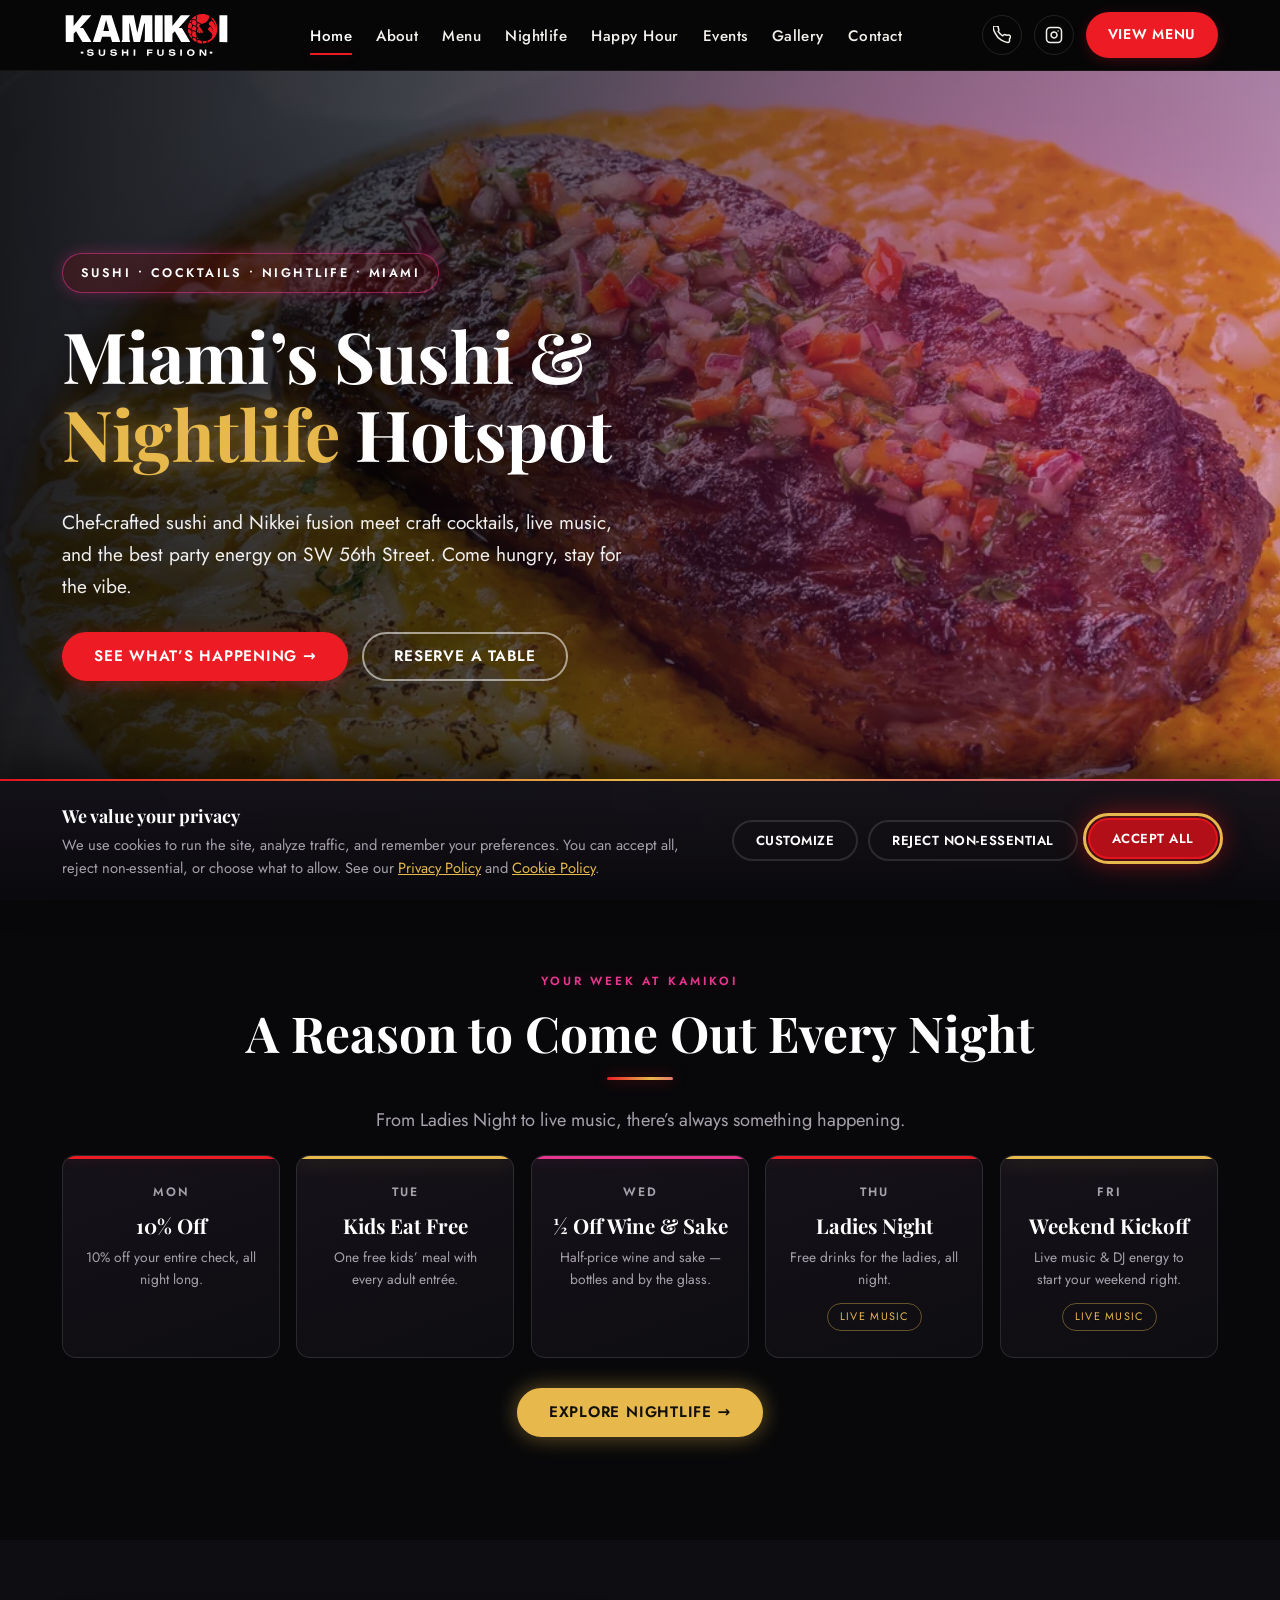
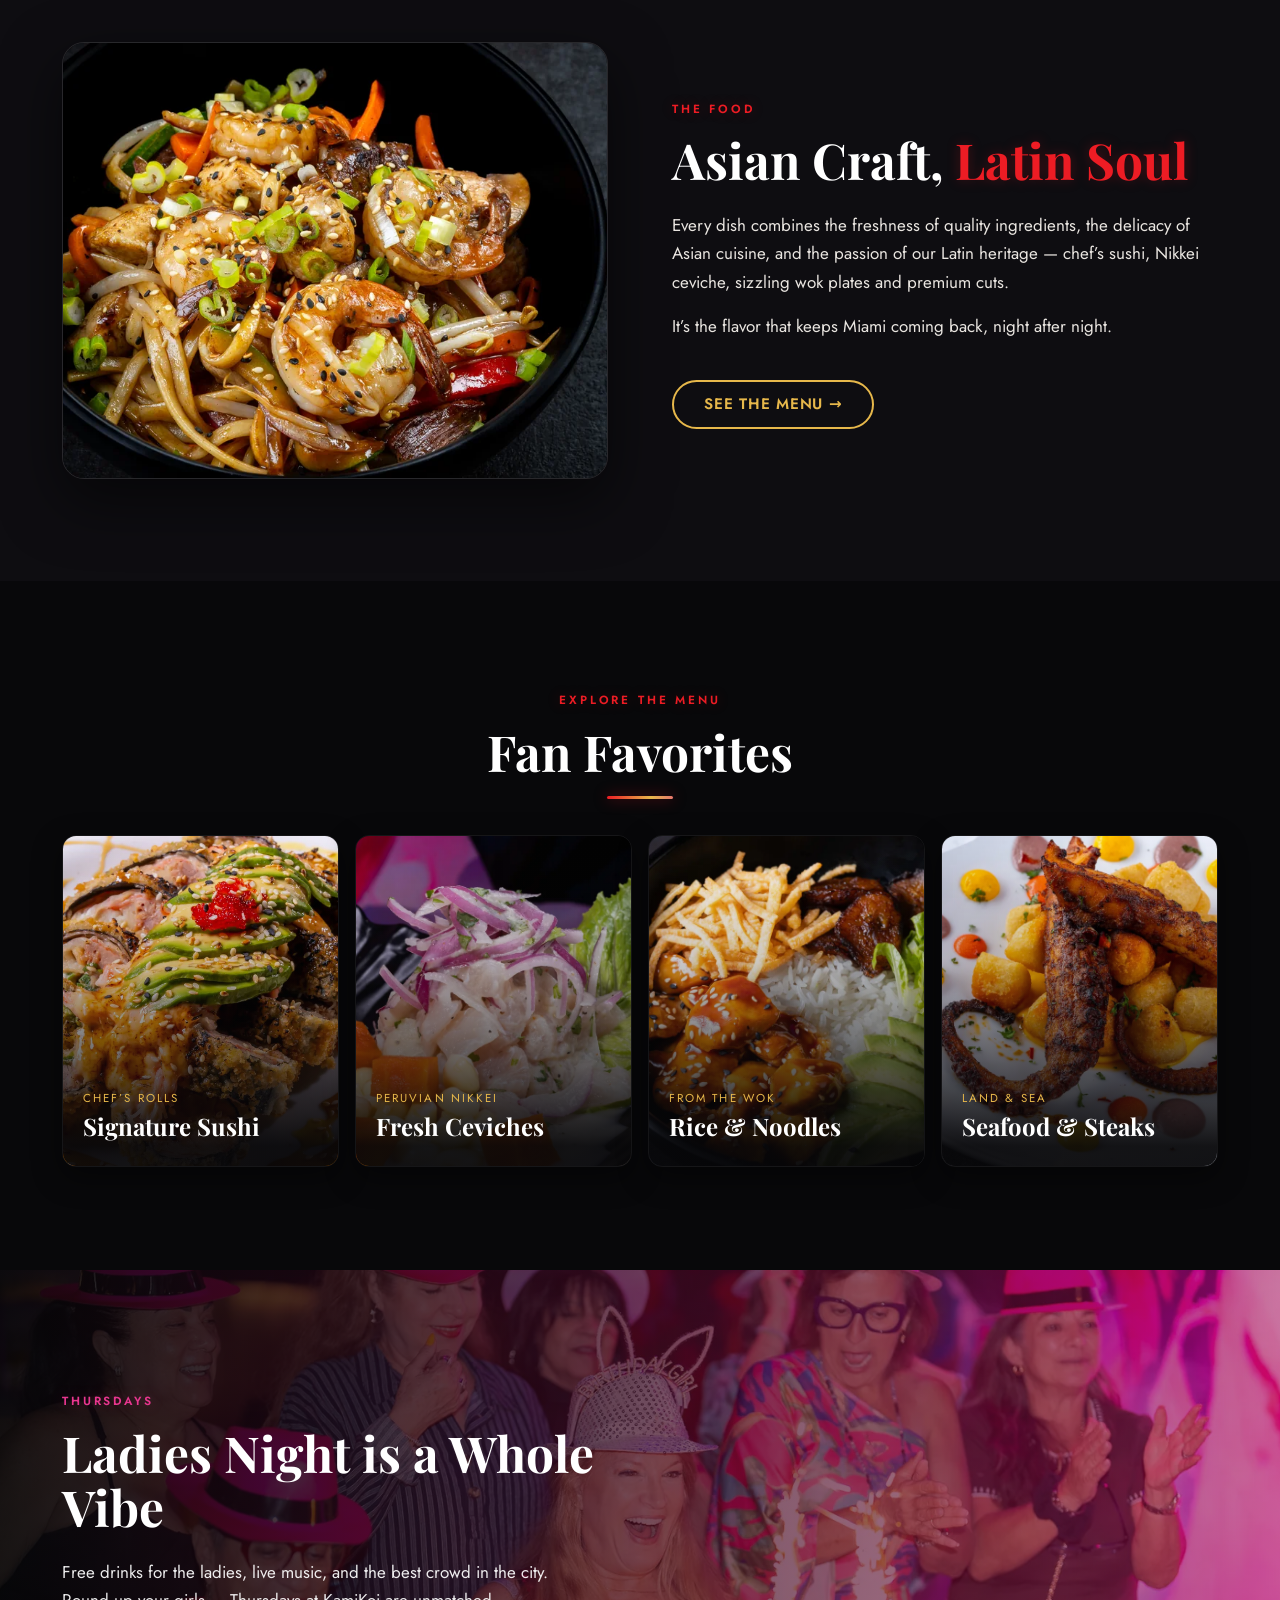
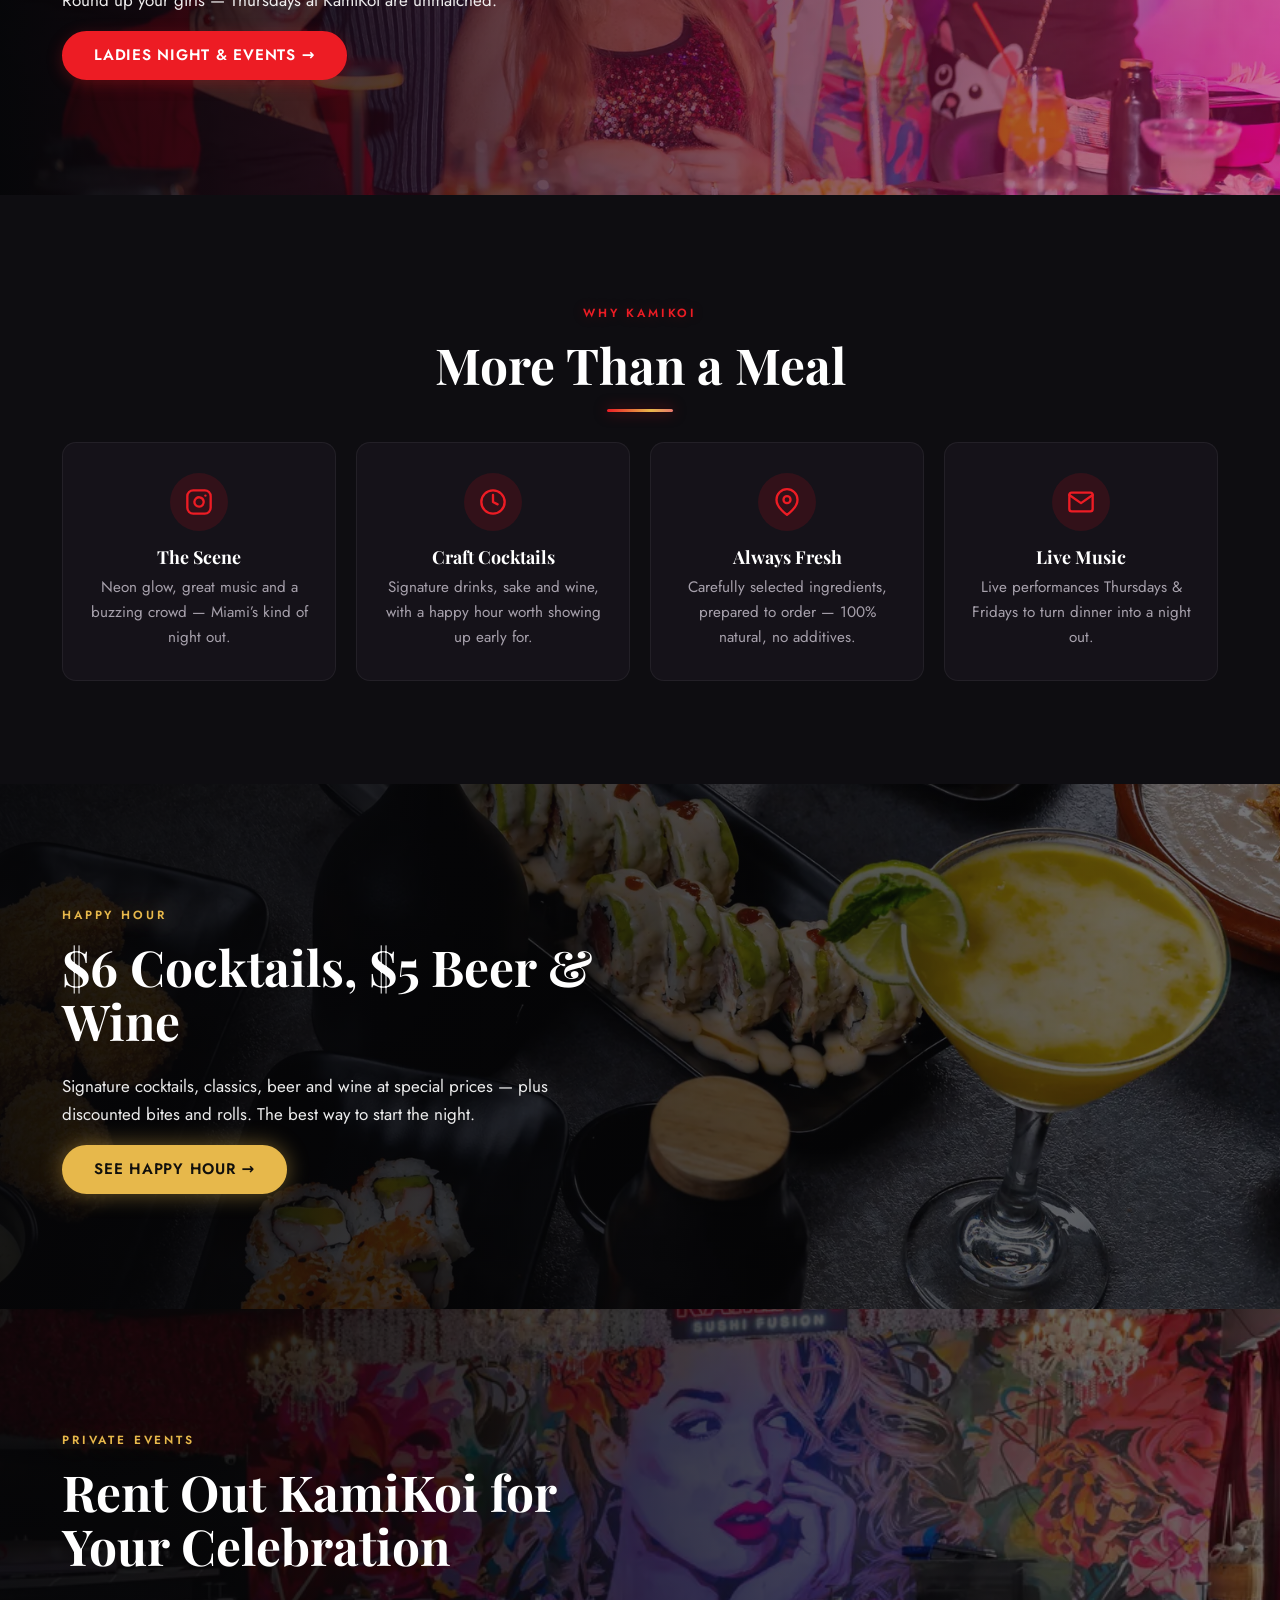
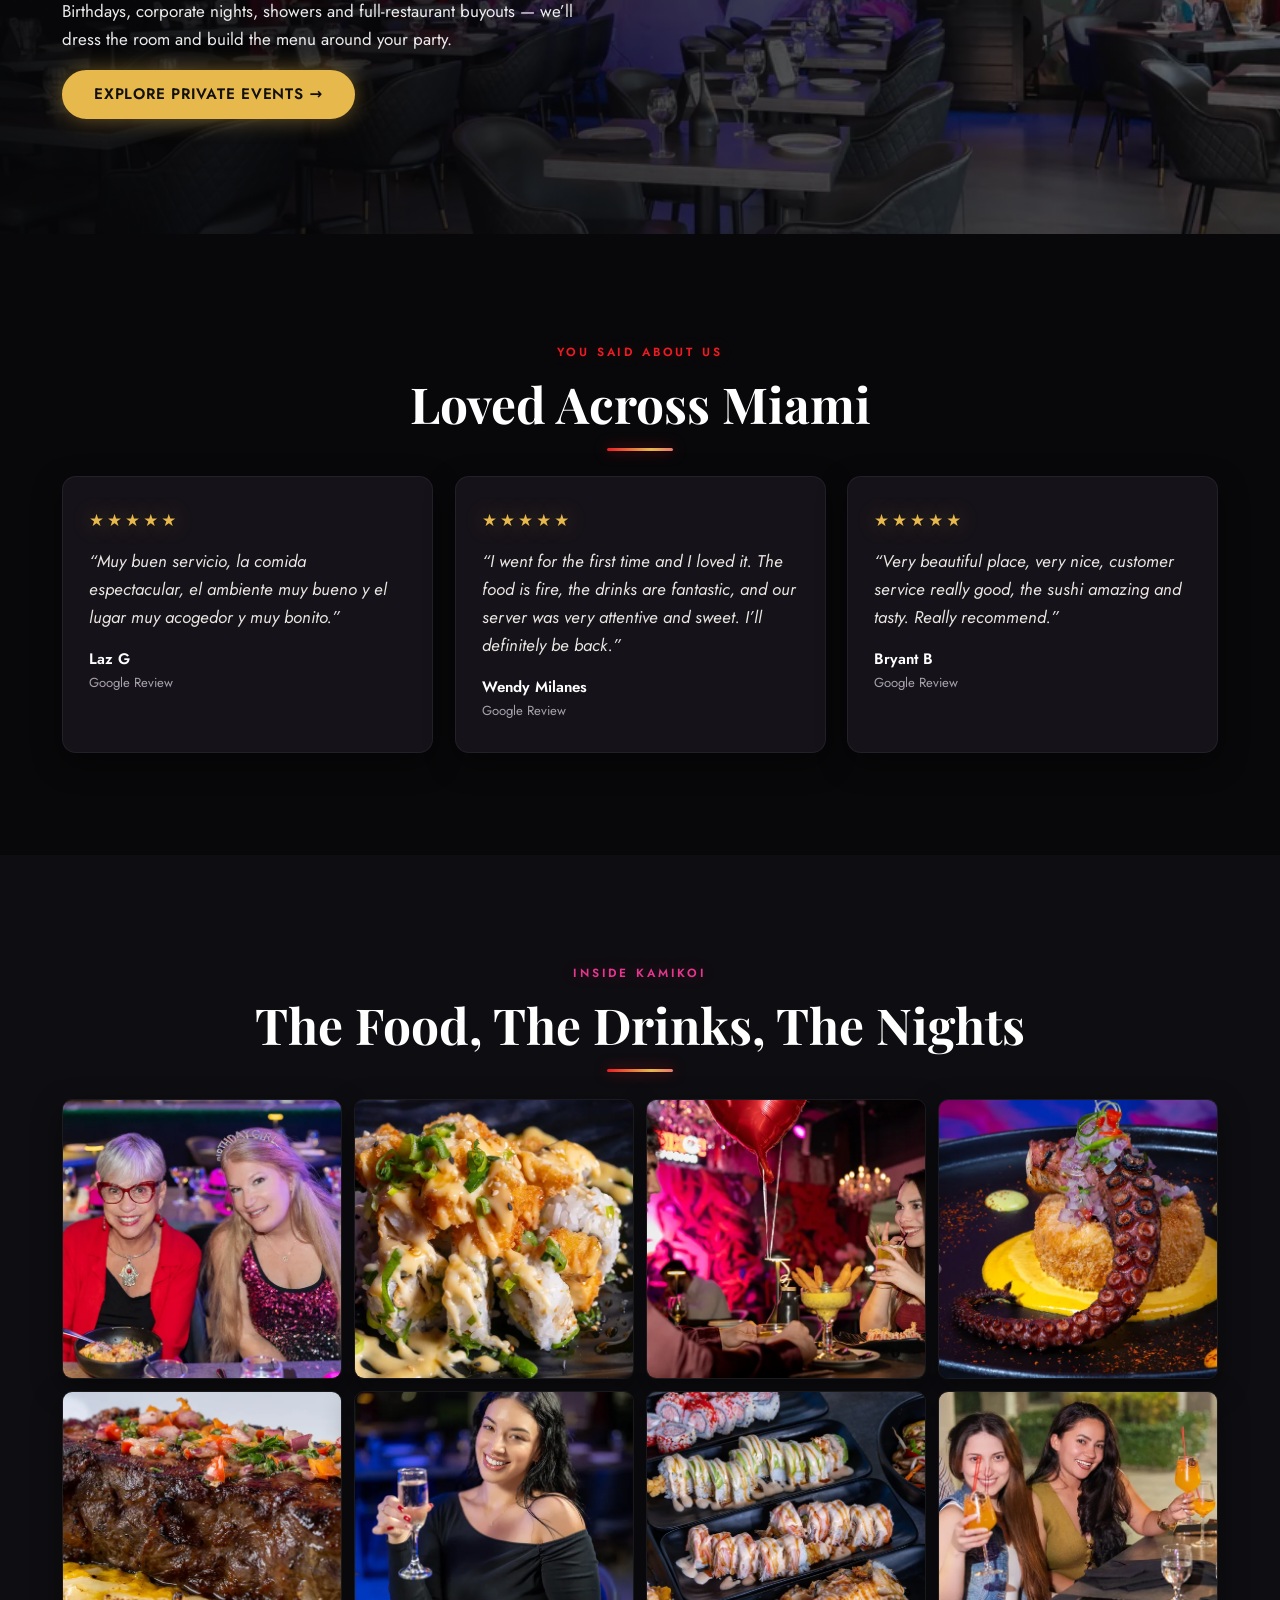
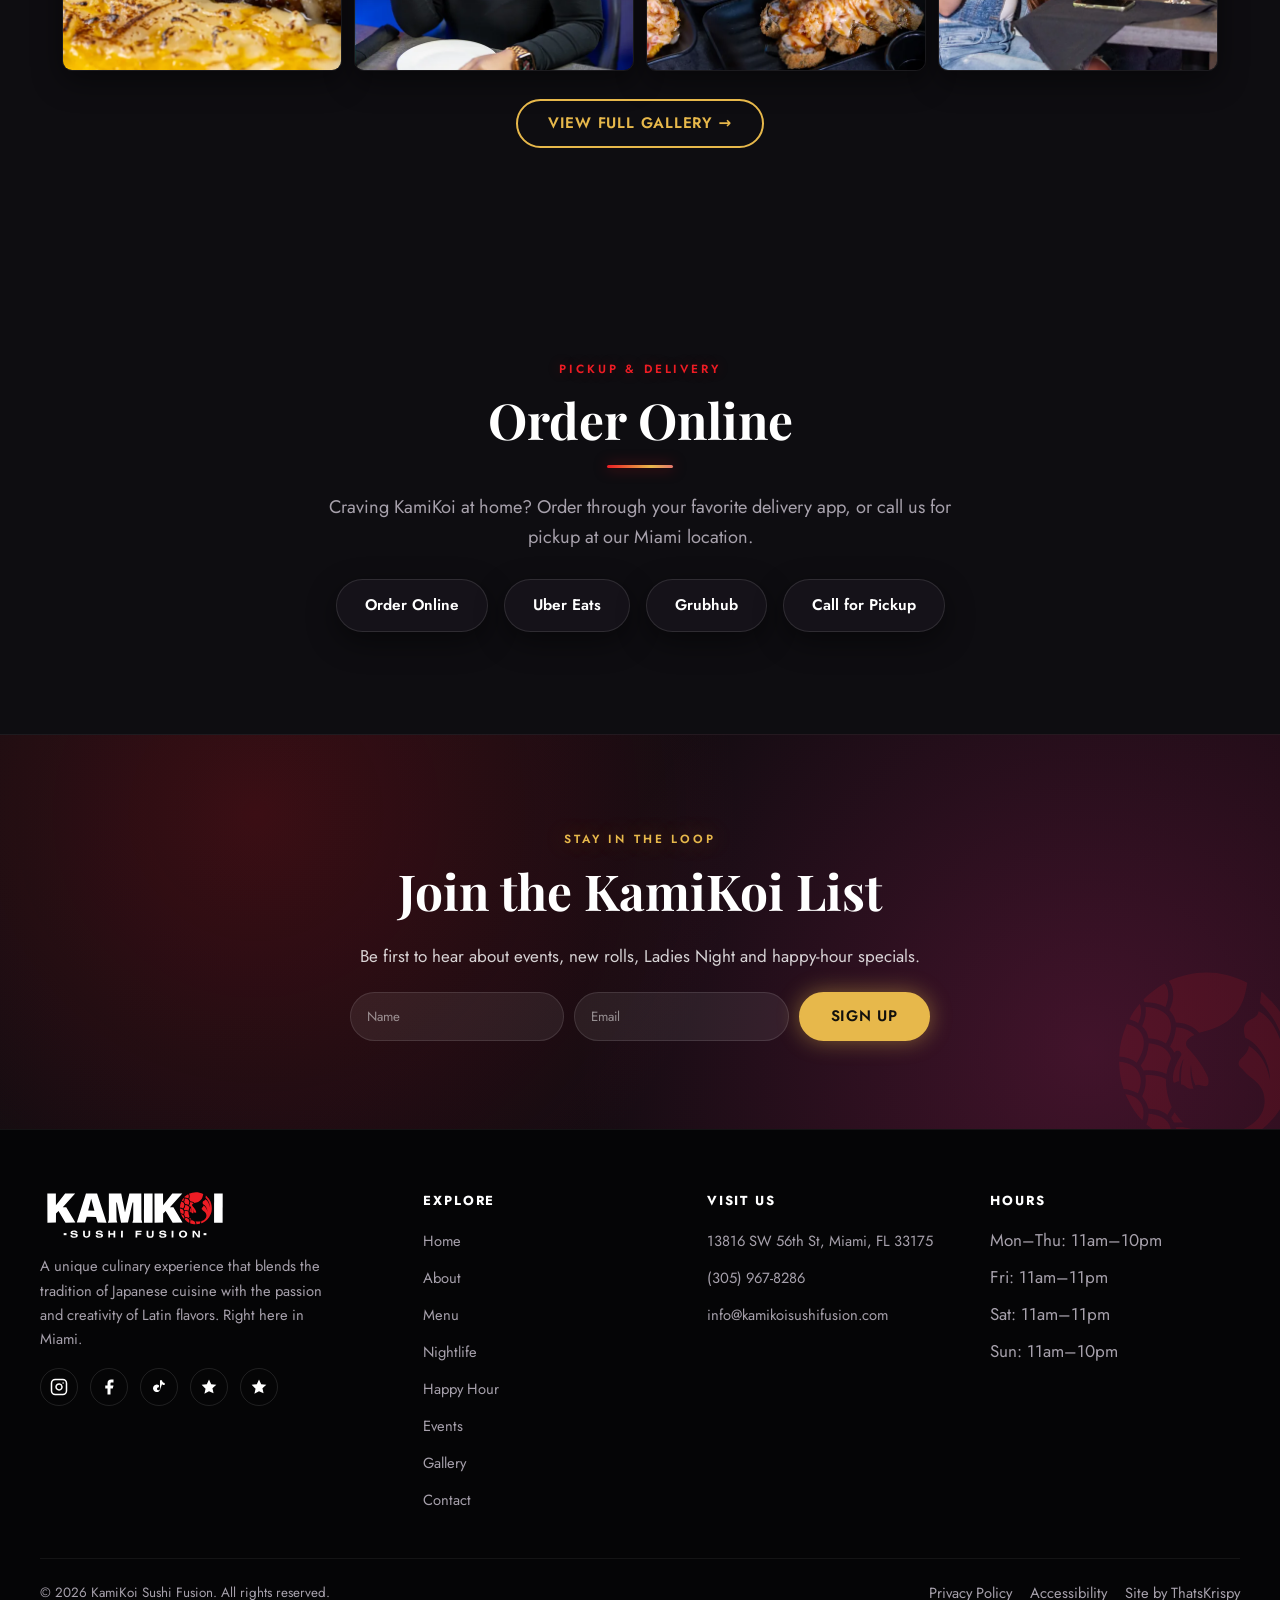
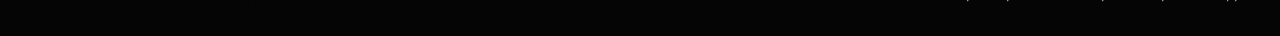
==== commit 4f970fb6: "Homepage: remove scrolling ticker bar (looked off) Co-Authored-By: Claude Opus 4.8 <noreply@anthropi" ====
--- a/index.html
+++ b/index.html
@@ -59,10 +59,6 @@
     </div></div>
   </section>
 
-  <div class="ticker" role="marquee" aria-label="What is on at KamiKoi">
-    <div class="ticker__track"><span>Ladies Night &middot; Free Drinks Thursdays</span><span>Live Music &middot; Thu &amp; Fri</span><span>Happy Hour &middot; $6 Cocktails Daily</span><span>&frac12; Off Wine &amp; Sake &middot; Wednesdays</span><span>Kids Eat Free &middot; Tuesdays</span><span>10% Off &middot; Mondays</span><span>Sushi &middot; Ceviche &middot; Cocktails</span><span>Ladies Night &middot; Free Drinks Thursdays</span><span>Live Music &middot; Thu &amp; Fri</span><span>Happy Hour &middot; $6 Cocktails Daily</span><span>&frac12; Off Wine &amp; Sake &middot; Wednesdays</span><span>Kids Eat Free &middot; Tuesdays</span><span>10% Off &middot; Mondays</span><span>Sushi &middot; Ceviche &middot; Cocktails</span></div>
-  </div>
-
   <section class="section section--edge" aria-labelledby="spec-h"><div class="container">
     <div class="text-center" style="margin-bottom:20px">
       <span class="eyebrow eyebrow--mag">Your Week at KamiKoi</span>
